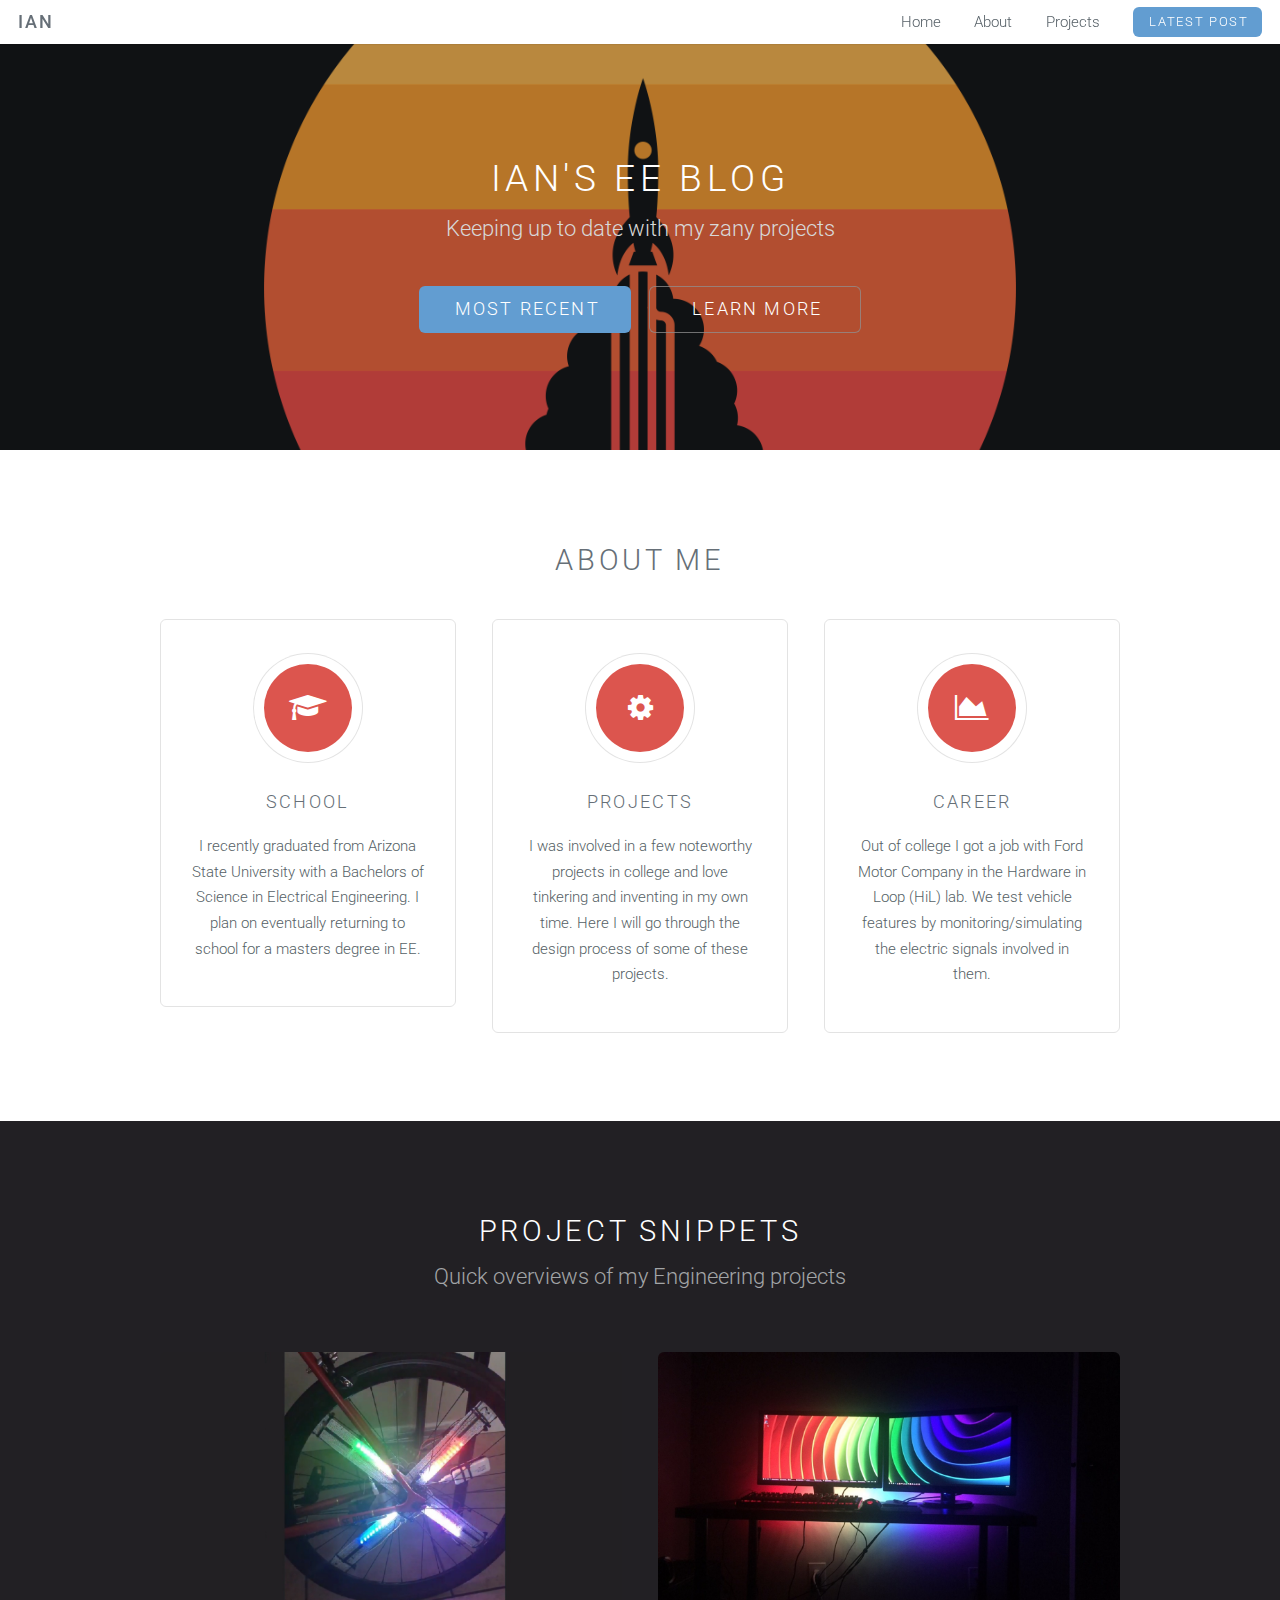
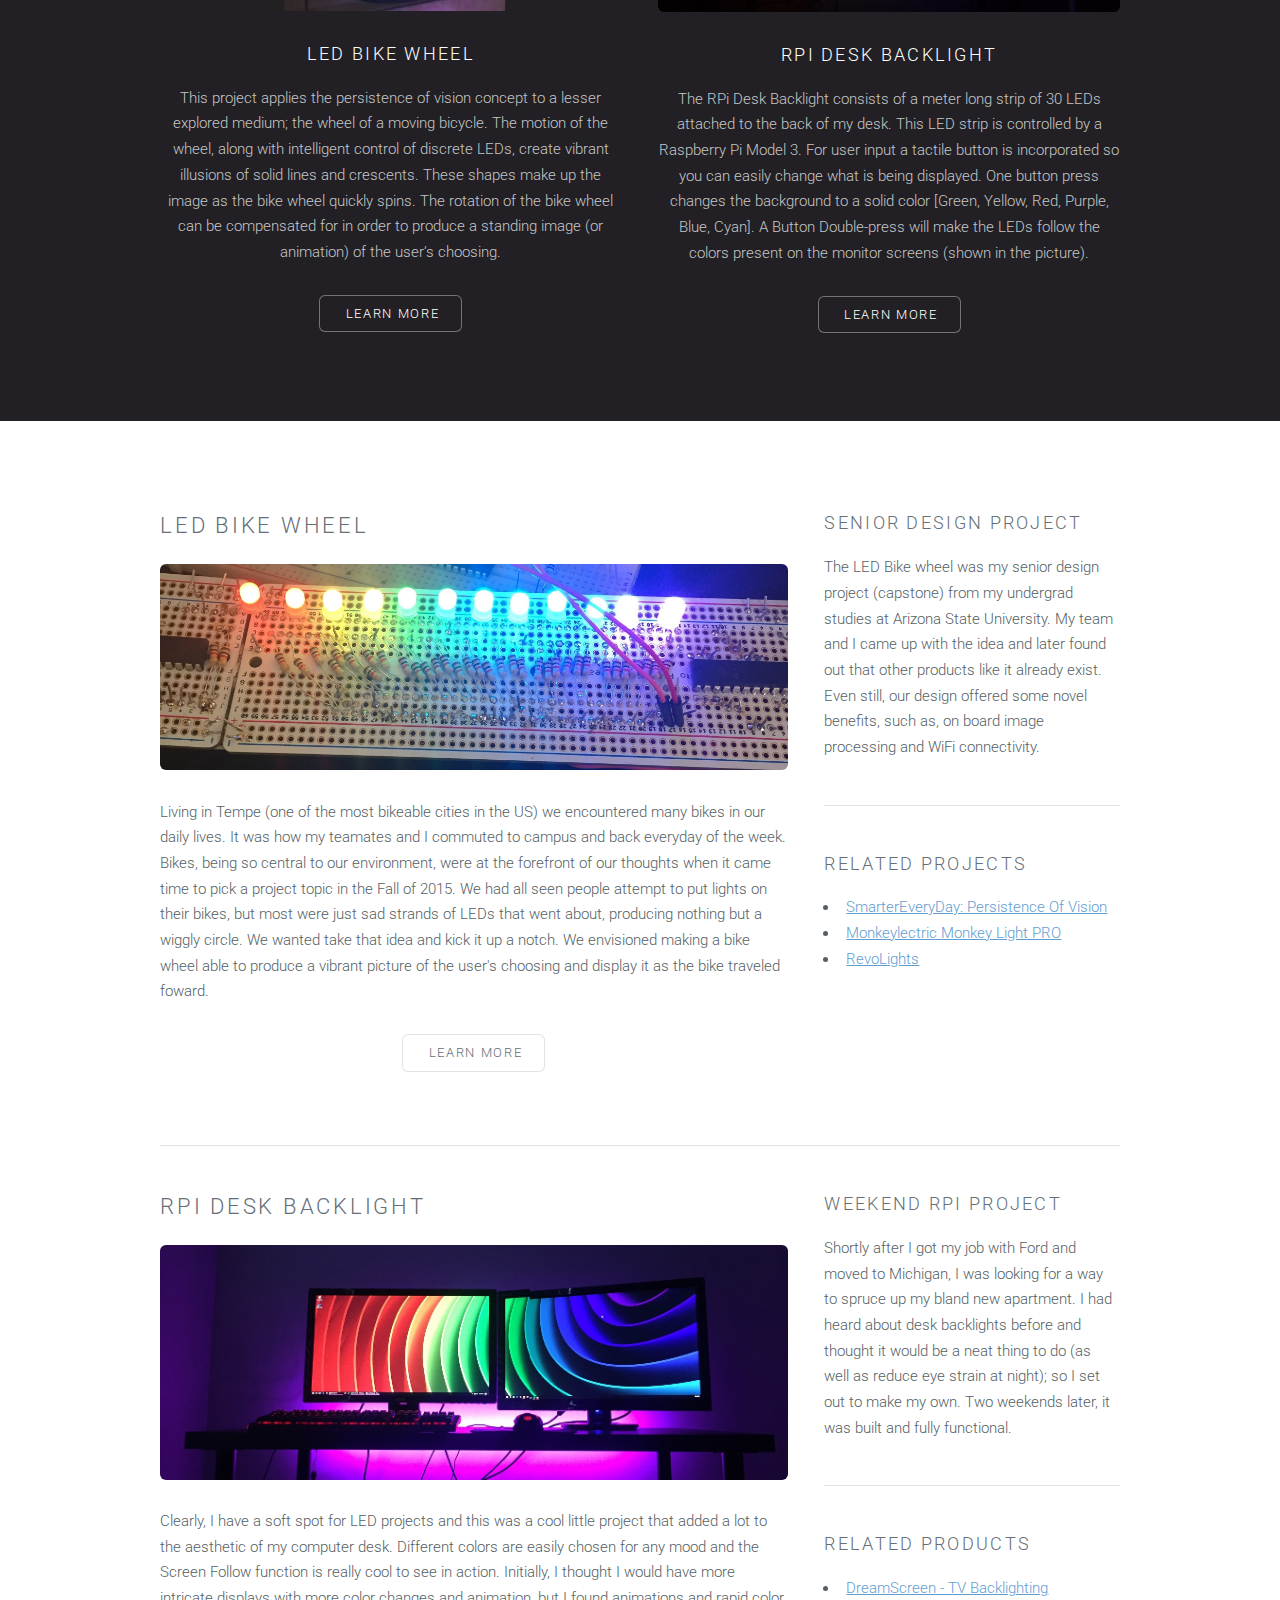
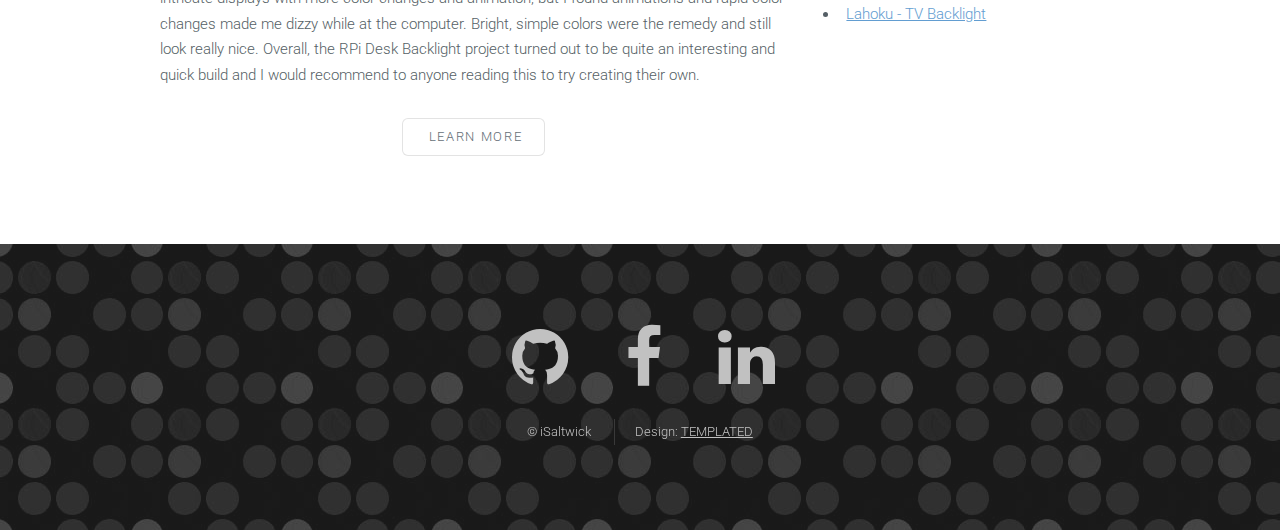
==== index.html @ 60ea89ff "Website V2.1" ====
<!DOCTYPE HTML>
<!--
	Ion by TEMPLATED
	templated.co @templatedco
	Released for free under the Creative Commons Attribution 3.0 license (templated.co/license)
-->
<html>
	<head>
		<title>iSaltwick Blog</title>
		<meta http-equiv="content-type" content="text/html; charset=utf-8" />
		<meta name="description" content="" />
		<meta name="keywords" content="" />
		<!--[if lte IE 8]><script src="js/html5shiv.js"></script><![endif]-->
		<script src="js/jquery.min.js"></script>
		<script src="js/skel.min.js"></script>
		<script src="js/skel-layers.min.js"></script>
		<script src="js/init.js"></script>
		<noscript>
			<link rel="stylesheet" href="css/skel.css" />
			<link rel="stylesheet" href="css/style.css" />
			<link rel="stylesheet" href="css/style-xlarge.css" />
		</noscript>
	</head>
	<body id="top">

		<!-- Header -->
			<header id="header" class="skel-layers-fixed">
				<h1><a href="#">Ian</a></h1>
				<nav id="nav">
					<ul>
						<li><a href="index.html">Home</a></li>
						<li><a href="#AboutMe">About</a></li>
						<li><a href="#ProjectSnippets">Projects</a></li>
						<li><a href="#RPiDeskBacklightPost" class="button special">Latest Post</a></li>
					</ul>
				</nav>
			</header>

		<!-- Banner -->
			<section id="banner">
				<div class="inner">
					<h2>Ian's EE Blog</h2>
					<p>Keeping up to date with my zany projects</a></p>
					<ul class="actions">
						<li><a href="#RPiDeskBacklightPost" class="button big special">Most Recent</a></li>
						<li><a href="#AboutMe" class="button big alt">Learn More</a></li>
					</ul>
				</div>
			</section>

		<!-- One -->
			<section id="one" class="wrapper style1">
				<header class="major">
					<a class="anchor" id="AboutMe"></a>
					<h2>About Me</h2>
					<p></p>
				</header>
				<div class="container">
					<div class="row">
						<div class="4u">
							<section class="special box">
								<i class="icon fa-graduation-cap major"></i>
								<h3>School</h3>
								<p>I recently graduated from Arizona State University with a Bachelors of Science in Electrical Engineering. I plan on eventually returning to school for a masters degree in EE.</p>
							</section>
						</div>
						<div class="4u">
							<section class="special box">
								<i class="icon fa-cog major"></i>
								<h3>Projects</h3>
								<p>I was involved in a few noteworthy projects in college and love tinkering and inventing in my own time. Here I will go through the design process of some of these projects.</p>
							</section>
						</div>
						<div class="4u">
							<section class="special box">
								<i class="icon fa-area-chart major"></i>
								<h3>Career</h3>
								<p>Out of college I got a job with Ford Motor Company in the Hardware in Loop (HiL) lab. We test vehicle features by monitoring/simulating the electric signals involved in them.</p>
							</section>
						</div>
					</div>
				</div>
			</section>
			
		<!-- Two -->
			<section id="two" class="wrapper style2">
				<header class="major">
					<a class="anchor" id="ProjectSnippets"></a>
					<h2>Project Snippets</h2>
					<p>Quick overviews of my Engineering projects</p>
				</header>
				<div class="container">
					<div class="row">
						<div class="6u">
							<section class="special">
								<a class="image fit"><img src="images/LEDbikeWheel/LEDbikePrototype.jpg" alt=""/></a>
								<h3>LED Bike Wheel</h3>
								<p>This project applies the persistence of vision concept to a lesser explored medium; the wheel of a moving bicycle. The motion of the wheel, along with intelligent control of discrete LEDs, create vibrant illusions of solid lines and crescents. These shapes make up the image as the bike wheel quickly spins. The rotation of the bike wheel can be compensated for in order to produce a standing image (or animation) of the user’s choosing.</p>
								<ul class="actions">
									<li><a href="#LEDbikeWheelPost" class="button alt">Learn More</a></li>
								</ul>
							</section>
						</div>
						<div class="6u">
							<section class="special">
								<a class="image fit"><img src="images/RPiDeskLight/screen-follow.JPG" alt="" /></a>
								<h3>RPi Desk Backlight</h3>
								<p>The RPi Desk Backlight consists of a meter long strip of 30 LEDs attached to the back of my desk. This LED strip is controlled by a Raspberry Pi Model 3. For user input a tactile button is incorporated so you can easily change what is being displayed. One button press changes the background to a solid color [Green, Yellow, Red, Purple, Blue, Cyan]. A Button Double-press will make the LEDs follow the colors present on the monitor screens (shown in the picture).</p>
								<ul class="actions">
									<li><a href="#RPiDeskBacklightPost" class="button alt">Learn More</a></li>
								</ul>
							</section>
						</div>
					</div>
				</div>
			</section>

		<!-- Three -->
			<section id="three" class="wrapper style1">
				<div class="container">
					
					<!-- LED Bike Wheel Post -->
					<div class="row">
						<a class="anchor" id="LEDbikeWheelPost"></a>
						<div class="8u">
							<section>
								<h2>LED Bike Wheel</h2>
								<a class="image fit"><img src="images/LEDbikeWheel/boardAssembleLit.jpg" alt=""/></a>
								<p>Living in Tempe (one of the most bikeable cities in the US) we encountered many bikes in our daily lives. It was how my teamates and I commuted to campus and back everyday of the week. Bikes, being so central to our environment, were at the forefront of our thoughts when it came time to pick a project topic in the Fall of 2015. We had all seen people attempt to put lights on their bikes, but most were just sad strands of LEDs that went about, producing nothing but a wiggly circle. We wanted take that idea and kick it up a notch. We envisioned making a bike wheel able to produce a vibrant picture of the user's choosing and display it as the bike traveled foward.</p>
								
								<center>
									<ul class="actions">
										<li><a class="button alt" onclick="ShowPostBody('LEDbikePostBody')">Learn More</a></li>
									</ul>
								</center>
							</section>
						</div>
						<div class="4u">
							<section>
								<h3>Senior Design Project</h3>
								<p>The LED Bike wheel was my senior design project (capstone) from my undergrad studies at Arizona State University. My team and I came up with the idea and later found out that other products like it already exist. Even still, our design offered some novel benefits, such as, on board image processing and WiFi connectivity.</p>
							</section>
							<hr />
							<section>
								<h3>Related Projects</h3>
								<ul>
									<li><a href="#" target="_blank">SmarterEveryDay: Persistence Of Vision</a></li>
									<li><a href="#" target="_blank">Monkeylectric Monkey Light PRO</a></li>
									<li><a href="#" target="_blank">RevoLights</a></li>
								</ul>
							</section>
						</div>
					</div>
					
					<!-- POST BODY -->
					<div id ="LEDbikePostBody">
						<div class="row">
							<!--1: Persistence Of Vision-->
							<div class="4u">
								<h3>1: Persistence Of Vision </h3>
								<a class="image fit"><img src="images/LEDbikeWheel/paint of square to polar.png" alt="" style="margin-top: 40px"/></a>
							</div>
							<div class="8u">
								<p>
									Thus, the idea was born that there could be static images displayed on the bike wheel as the bike was in motion using the physical phenomenon of <a href="http://www.foundationsmag.com/persistence_of_vision.html" target="_blank">Persistence of Vision</a>. Persistence of Vision is the explanation of how the human eye to retains a discrete image of light for fractions of a second after it has gone. “Whenever light strikes the retina, the brain retains the impression of that light for about a tenth of a second…after the source of the light is removed. As a result, the eye cannot clearly distinguish fast changes in light that occur faster than this retention period”. This phenomenon has inspired the creation of many technologies. It is at the core of how motion is perceived by us in movies or on television screens. The LED Bike Wheel would be able to utilize the sluggishness of the human eye and mind to not only create animation (using multiple frames in succession) but also to create the screen itself. In the assembly there would exists only a few pixels, but when spinning around at a fast enough rate, each pixel is perceived by the mind as a solid circle. The color of any point on those circles can be controlled to produce the desired image. An illustration of POV as it relates to our bike display is shown below.
								</p>
							</div>
							<div class="12u">
								<p>
									Each blue circle represents what our minds would see from a single lit LED, rotating rapidly about the center. It is clear to see where in the rotation each LED would need to turn red in order to create the image of the red square, and it is the goal of this project to design a system to do something similar.
								</p>
							</div>
						</div>

						<!--2: Final Prototype-->
						<div class="row">
							<div class="4u">
								<h3>2: Final Prototype </h3>
								<a class="image fit"><img src="images/LEDbikeWheel/bananaBikeWheel.gif" alt=""/></a>
							</div>
							<div class="8u">
								<p style="margin-top:40px">
									Here I thought I would show what the final prototype actually looked like because if it wasn't clear how Persistence of Vision played a role, it should certainly be clear now.
								</p> 
								<p> 
									The LED Bike Wheel is attempting to replicate an image of a banana in this video and you can see that the LEDs are only turning on at very specific locations during the rotation in order to create the banana. Multiple images could be played one after the other in order to produce an animation. To demonstrate this on the bike wheel we had 2 pac-man images one with mouth open and the next with mouth closed. Therefore, when you were riding the bike it would appear that pac-man was openning and closing his mouth.
								</p>
								<p>
									Because we only had 12 LEDs on each board it limited the ability to produce complex images and shapes. Effectivley, it would be the same as having a really low resolution screen; thus, most of the images that we put on the bike wheel were quite simple. 
								</p>
								<p>
									Nevertheless, in subsequent posts I will describe (in detail) the design process of making this project and my thought process in solving the vaious challenges we faced.
								</p>
							</div>
						</div>

						<!--3: First Program-->
						<div class="row">
							<div class="8u">
								<h3>3: First Program </h3>
								<p>Where else to start, but at the beginning. Now that we had decided what the product was supposed to be and do, it was time to get to work on actually prototyping it. First up was learning how to work with the Raspberry Pi. The RPi has great built in functionality with Python programs and its General Purpose Input/Output (GPIO) which I used to interface with LEDs. I was able to quickly whip up <a href="https://github.com/iSalty/LED-Bike-Wheel/blob/master/drive-download-20160823T233046Z/colorFunc.py" target="_blank">this program</a>. The program changes the colors of two LEDs simply by controlling specific GPIO pins to be on or off. Using these <a href="https://www.adafruit.com/products/302?gclid=Cj0KEQjw6O-9BRDjhYXH2bOb8Z4BEiQAWRdukxl-JQYDdKpD95jpF_yId-9EI2LiMlpYy1B5FyyQqVoaAvEP8P8HAQ" target="_blank">common anode RGB LEDs</a> I purchased from Adafruit and some resistors I had lying around I was able to create the LED display seen here. </p>
							</div>
							<div class="4u">
								<h4>RGB LEDs controlled over GPIO</h4>
								<iframe width="auto" height="260px" src="https://www.youtube.com/embed/B8FuRu6dYN0" frameborder="0" allowfullscreen></iframe>
							</div>
						</div>

						<!--4: GPIO Expansion-->
						<div class="row">
							<div class="12u">
								<h3>4: GPIO Expansion</h3>
								<p>I had shown that the LEDs could be controlled simply through the Raspberry Pi's GPIO pins. However, we wanted a lot of LEDs on our bike wheel (48 to be exact) and there simply were not enough GPIO pins on the RPi to accomodate that number of LEDs.After some research we elected to go with adding GPIO expander chips from Microchip (the MCP23S17) which would add 16 GPIO ports per chip. We used to following scheme to connect the LEDs to the GPIO expanders (4 LEDs per chip).</p>
								<a class="image fit" style="width:60%; margin: 0 auto;"><img src="images/LEDbikeWheel/rgbLED_MCP.PNG" alt=""/></a>
								<p>Because the LEDs used are common anode, 5v is put into the common anode and the current flows through wherever there is a voltage differential. Consequently, the LED runs backwards, in a sense. For example, if Red was the desired color of the LED, the pins would have to be controlled in the following way, [B:1, G:1, R:0, Pow:1]. This way there is only a voltage differential between the voltage input (anode) and the desired return path (red). Below is a table of the different colors and their assosciated control scheme, along with a hex value to represent that color (K=Black, W=White, R=Red, G=Green, B=Blue, Y=Yellow, P=Purple, C=Cyan).</p>
								<a class="image fit" style="width:60%; margin: 0 auto; margin-bottom: 30px"><img src="images/LEDbikeWheel/4.2.2.2.PNG" alt=""/></a>
							</div>
						</div>

						<!--5: Breadboard Layout-->
						<div class="row">
							<div class="12u">
								<h3>5: Breadboard Layout</h3>
								<p>Once I was able to figure out how to work with 4 LEDs connected to one of the MCP23S17 chips it became apparent how we were going to be able to scale up to deal with 48 LEDs. Initially we wanted to design the device to be on Printed Circuit Boards. However, when looking into the monetary cost and, even more importantly, the time cost to have them made and shipped to us, we realized that going down this route would leave us with little wiggle room if something were to go wrong. Therefore, we elected to design the product on solderable breadboards, specialized for prototyping. The solderable breadboards would give us the most flexibility if we made a mistake and were also significantly cheaper than doing the layout on a printed circuit board. The solderable breadboard layout I came up with can be seen below.</p>
								<a class="image fit" style="width:65%; margin: 0 auto;"><img src="images/LEDbikeWheel/SolderableBreadboardLayout.PNG" alt=""/></a>
								<p>As you can see in the diagram above, there would be four boards making up the LED Bike Wheel assembly. Each board contains 12 LEDs and the chips needed to control them as well as the appropriate resistors (all 1kΩ). At the top of each board is a Hall effect sensor which is responsible for keeping track of the rate of rotation of the wheel and will be talked about more in a later post.</p>
							</div>
						</div>

						<!--6: First Board-->
						<div class="row">
							<div class="8u">
								<h3>6: First Board</h3>
								<a class="image fit"><img src="images/LEDbikeWheel/StickAssembly_Front.png" alt=""/></a>
								<a class="image fit"><img src="images/LEDbikeWheel/StickAssembly_Back.png" alt=""/></a>
							</div>
							<div class="4u" style="margin-top:30px">
								<p> We got to work assembling the boards seen in the above diagrams. Because we elected to create our assembly on solderable breadboards we had a considerable amount of soldering ahead of us.</p>
								<p> None of us had extensive experience soldering before, but by the end of it we were all experts. Each board took around 2-3 hours of soldering to complete and plenty of errors had to be corrected. Our first complete board can be seen in the images here (top = front) (bottom = back).</p>
							</div>
							<div class="12u">
								<p>Now that the actual hardware portion of the build was complete it was time to focus on the software. The software would handle how to coordinate all 48 LEDs in order to generate a standing image on the bike wheel. But first things first, we just wanted to see if our hack job of a hardware prototype could light up. I had written <a href="https://github.com/iSalty/LED-Bike-Wheel/blob/master/drive-download-20160823T233046Z/rainbow.py" target="_blank">some code here</a> in which I could specify the colors of 12 LEDs and it was finally time to test it out. Unsurprisingly, on the first try, nothing happened. After checking the wiring with a digital multimeter, swapping out a few resistors, and resoldering some wires we were able to get it working. It makes the rainbow effect seen in the post at the top of the LED Bike Wheel section.</p>
							</div>
						</div>

						<!--7: Image Processing-->
						<div class="row">
							<div class="12u">
								<h3>7: Image Processing</h3>
								<p>In software there are two programs which are central to the design; polarRead and LEDcontrol. Both programs are written in python and operate on the Raspberry Pi which is located on the bike wheel. PolarRead does the image processing before the image can be displayed, and LEDcontrol outputs the proper image to the LEDs on the Bike Wheel. We will look at polarRead.py in more detail here.</p>
								<p><a href="https://github.com/iSalty/LED-Bike-Wheel/blob/master/drive-download-20160823T233046Z/polarRead.py" target="_blank">PolarRead.py</a> is the program responsible for reading in any image, determining what colors the LEDs should be at each point of the display and saving the data to be used in the other program, LEDcontrol. An image editing library, OpenCV, was utilized in this program because it contains functions already written which are relevant and usable in our design. This image library allows the software to do the appropriate image processing on any type of image (.jpg, .gif, .png, etc). First, the image is read in, then it is resized to 360px by 360px so that a constant resolution is achieved for the bike wheel display. This resolution contains data for 360 degrees of rotation which is necessary to have an image detailed enough to display well on the bike wheel.</p>
								<p>Next the image has to be converted from Cartesian (x, y) coordinates to polar coordinates (r, θ). Polar coordinates contain data on the radius(r) and angle(θ) of each pixel and, therefore, provide a simpler way to track where the LED boards are and what color they should be as they rotate with the wheel. The function to go from Cartesian coordinates to polar has already been written in the openCV library and is used in this program to do the transformation. However, it is still necessary to understand how this function works in order to properly extract the desired data from its output. A demonstration of its operation is shown in the figure below. Cartesian image (left) to Polar image (right).</p>
								<a class="image fit" style="width:60%; margin: 0 auto; margin-bottom:20px"><img src="images/LEDbikeWheel/polarRead_prntScrn1.jpg" alt=""/></a>
								<p>The black line shown in the Cartesian image indicates the line where the transformation begins. It takes this line of colors and prints it at the top of the polar image assigning it θ = 0°. The transformation then proceeds, swinging the black line around clockwise and printing down on the polar image, every degree rotation clockwise on the cartesian image corresponds to one new row on the polar image. The left side of the polar image represents colors closer to the center of the cartesian image, and the right side of the polar image represents colors furthest away from the center. Because there are 12 LEDs on each board we need to get the color data for each LED for each degreen of rotation (12 LEDs x 360&#730; = 4,320 colors). I stored each color as a color character which was saved to a text file and would be read in by the following program LEDcontrol.py</p>
								<a class="image fit" style="width:60%; margin: 0 auto; margin-bottom:30px"><img src="images/LEDbikeWheel/polarRead_prntScrn2.jpg" alt=""/></a>
							</div>
						</div>

						<!--8: LEDcontrol.py-->
						<div class="row">
							<div class="12u">
								<h3>8: LED_control.py</h3>
								<p>Finally, we can take a look at the second program <a href="https://github.com/iSalty/LED-Bike-Wheel/blob/master/drive-download-20160823T233046Z/LEDcontrol.py" target="_blank">LEDcontrol.py</a> which is the program that actually runs while the bike wheel is in motion. It is responsible for keeping track of the speed of the bike as well as updating the LEDs with the correct colors every single degree of rotation (can be as fast as once every millisecond). Here I will delve a bit into how the program functions to accomplish this. </p>

								<p>Initially, the text file (created from the polarRead program) is read in which contains the list of 4,320 color characters, multiple text files can be read; each representing a single frame of an image. Using multiple frames in quick succession allows the LED Bike Wheel to display animations. Now that the color characters are available, they need to be translated into something the computer can understand to properly output to the LEDs, therefore they are translated into bytes using the scheme seen back in post 4:</p>
								
								<a class="image fit" style="width:60%; margin: 0 auto; margin-bottom: 30px"><img src="images/LEDbikeWheel/4.2.2.2.PNG" alt=""/></a>
								<a class="image fit" style="width:60%; margin: 0 auto; margin-bottom: 30px"><img src="images/LEDbikeWheel/realDeal_prntScrn.jpg" alt=""/></a>
								
								<p>You will notice how things in the hex list seem out of place, this is due to the way that the LEDs were wired to the MCP23S17 chips. This was done to keep track of which LEDs are located in the positions that the Most Significant Bits control. Therefore the hex list looks to the second color character then to the first, then to the fourth, then to the third, and so on. The hex list is then converted to decimal by adding the two adjacent hex values. Therefore, each decimal number represents the color for 2 LEDs.</p>
							</div>
						</div>

						<!--9: Position Tracking (post 10 in old site)-->
						<div class="row">
							<div class="4u">
								<h3>9: Position Tracking</h3>
								<a class="image fit"><img src="images/LEDbikeWheel/RearWheelCoordinates.jpg" alt=""/></a>
							</div>
							<div class="8u">
								<p>Now all we had left to do is figure out how to keep track of where the LED boards are in their rotation about the wheel and how fast they are moving (RPM) to feed that information to some function which retrieves the proper colors and writes them to the LEDs.</p>
								<p>The hall effect sensor (at the top of each LED board) outputs a signal whenever it is in the presence of a magnetic field. That magnetic field will be coming from a magnet attached to the frame of the bike, external to the moving wheel (notified by the blue circle to the left).</p>
								<p>The hall sensor is fed with 5V and is pulled up with a 1kOhm resistor. Therefore, it outputs 5V when there is no magnetic field and drops down to 0V when there is a magnetic field present. Vout feeds back to the Raspberry Pi where it is constantly reading the input of the hall sensor. As soon as the hall sensor passes the magnet on the bike frame it drops to 0V and the Raspberry Pi knows it just passed the magnet i.e., where it is in its rotation.</p>
							</div>
							<div class="12u">
								<p>Using this information to ascertain the RPM of the wheel is fairly simple. Take a time reading when it passes the magnet, take another time reading when the next one passes the magnet. Take the difference between the two times and you have the time it took for the wheel to rotate 90 degrees (because each LED board is 90 degrees apart). Multiply that number by 4 to get how many seconds it takes to do 1 full rotation (this is Seconds Per Rotation). Invert seconds per rotation to get rotations per second, then multiply by 60 to get rotations per minute (RPM). The library which allows the RPi to get readings of the time in seconds is aptly named, <a href="https://docs.python.org/2/library/time.html" target="_blank">Time</a> and is used throughout the program for this purpose.</p> 
								<p>However, using the method stated above for calculating RPM, readings only occur every 90 degrees of rotation. Therefore the RPi only really knows for sure where the LED boards are at these exact moments of reading, it has to guess where they are inbetween readings using the calculated RPM value. These guesses attempt to figure out when the wheel has rotated one degree by assuming that the RPM stays constant between readings. Thus, to update the LEDs once per every degree of rotation it waits however long that would take for the calculated RPM, then writes to the LEDs, then waits again, and so on.</p>
							</div>
						</div>

						<!--10: Coming Together-->
						<div class="row">
							<div class="12u">
								<h3>10: Coming Together</h3>
								<p>After the position of the LED boards are known from the Hall Sensor reading, it is easy to go to the Decimal List described in post 8 and select the colors specific to that location. The decimals are then written to the SPI bus which writes to the MCP23S17 GPIO expander chips, and in turn, controls the LEDs.</p>
								<p>So that's it, the basics of the LED bike wheel design has been completed. After some final testing and more resoldering to fix some loose wires it was time to put the entire assembly on the bike wheel. I will show you again what the setup is so that we can see the design and the actual prototype side by side.</p>
								
								<a class="image fit" style="width:60%; margin: 0 auto;"><img src="images/LEDbikeWheel/SolderableBreadboardLayout.PNG" alt=""/></a>
								<div class="image fit" style="float:left; width:30%; margin-left:18%; margin-bottom:35px">
									<img src="images/LEDbikeWheel/Prototype_Back.jpg" alt=""/>
								</div>
								<div class="image fit" style="float:right; width:34%; margin-right:16%">
									<img src="images/LEDbikeWheel/Prototype_Front_lit.png" alt=""/>
								</div>
							</div>
							<div class="12u">
								<p>The battery we used was a simple power bank, meant to be used for charging phones and the like. It had a capacity of 4400mAh which would give us over 6 hours of operation on a single charge and worked perfectly for powering the whole assembly. It was finally time to give the wheel a spin and see what it could do.</p>
								
								<p> All in all, it was a fantastic project to be involved in from beginning to end and I personally think it was one of the coolest senior design projects of our class (but who wouldn't think their own project was the best). I will end the LED Bike Wheel project posts with my favorite picture of myself (in the purple) and my teammates at demo-day showing off our stellar project.</p>
								
								<a class="image fit" style="width:60%; margin: 0 auto; margin-bottom:30px"><img src="images/LEDbikeWheel/demo_day.jpg" alt=""/></a>
								<center>
									<ul class="actions">
										<li><a class="button alt" onclick="ShowPostBody('LEDbikePostBody')">Show Less</a></li>
									</ul>
								</center>
							</div>
						</div>
					</div>

					<hr />

					<!--RPi Desk Backlight Post-->
					<div class="row">
						<a class="anchor" id="RPiDeskBacklightPost"></a>
						<div class="8u">
							<section>
								<h2>RPi Desk Backlight</h2>
								<a class="image fit"><img src="images/RPiDeskLight/staticPurple.JPG" alt="" /></a>
								<p>Clearly, I have a soft spot for LED projects and this was a cool little project that added a lot to the aesthetic of my computer desk. Different colors are easily chosen for any mood and the Screen Follow function is really cool to see in action. Initially, I thought I would have more intricate displays with more color changes and animation, but I found animations and rapid color changes made me dizzy while at the computer. Bright, simple colors were the remedy and still look really nice. Overall, the RPi Desk Backlight project turned out to be quite an interesting and quick build and I would recommend to anyone reading this to try creating their own.</p>
								<center>
									<ul class="actions">
										<li><a class="button alt" onclick="ShowPostBody('RPiDeskBacklightPostBody')">Learn More</a></li>
									</ul>
								</center>
							</section>
						</div>
						<div class="4u">
							<section>
								<h3>Weekend RPi Project</h3>
								<p> Shortly after I got my job with Ford and moved to Michigan, I was looking for a way to spruce up my bland new apartment. I had heard about desk backlights before and thought it would be a neat thing to do (as well as reduce eye strain at night); so I set out to make my own. Two weekends later, it was built and fully functional.</p>
							</section>
							<hr />
							<section>
								<h3>Related Products</h3>
								<ul>
									<li><a href="https://www.kickstarter.com/projects/237916976/dreamscreen-hd-and-4k-led-backlighting-for-any-hdm/description" target="_blank">DreamScreen - TV Backlighting</a></li>
									<li><a href="https://www.amazon.com/dp/B01LLFBYIO/ref=asc_df_B01LLFBYIO5020101/?tag=hyprod-20&creative=395033&creativeASIN=B01LLFBYIO&linkCode=df0&hvadid=167156299330&hvpos=1o3&hvnetw=g&hvrand=12698979537116093926&hvpone=&hvptwo=&hvqmt=&hvdev=c&hvdvcmdl=&hvlocint=&hvlocphy=9016866&hvtargid=pla-302467452841" target="_blank">Lahoku - TV Backlight</a></li>
								</ul>
							</section>
						</div>
					</div>
					

					<!-- POST BODY -->
					<div id ="RPiDeskBacklightPostBody">
						
						<!--1: System Defintion & Layout-->
						<div class="row">
							<div class="12u"><h3>1: System Defintion & Layout</h3></div>
							<div class="3u">
								<p style="margin-bottom:4px">-System Components-</p>
								<ul>
									<li><a href="https://www.amazon.com/Raspberry-Model-A1-2GHz-64-bit-quad-core/dp/B01CD5VC92/ref=sr_1_3?ie=UTF8&qid=1497662851&sr=8-3&keywords=raspberry+pi+3+model+b" target="_blank">Raspberry Pi 3: Model B+</a></li>
									<li><a href="https://www.adafruit.com/product/2238" target="_blank">DotStar LED strip (30 LED/m)</a></li>
									<li><a href="https://www.amazon.com/gp/product/B01N7RS0NG/ref=oh_aui_detailpage_o02_s01?ie=UTF8&psc=1" target="_blank">Power Supply: 5V, 2.5A</a></li>
									<li><a href="https://www.amazon.com/Adafruit-Colorful-Tactile-Button-Assortment/dp/B00XW2KD82/ref=sr_1_1?s=electronics&ie=UTF8&qid=1497663074&sr=1-1&keywords=tactile+button" target="_blank">Tactile Button</a></li>
									<li>Breadboard & Wires</li>
									<li>Computer</li>
								</ul>
								<p style="margin-bottom:5px">-Inputs-</p>
								<ul>
									<li>Tactile Button</li>
									<li>Monitor Colors</li>
								</ul>

								<p style="margin-bottom:5px">-Outuputs-</p>
								<ul>
									<li>DotStar LED 1m strip</li>
								</ul>
							</div>
							<div class="9u">
								<a class="image fit"><img src="images/RPiDeskLight/DotStar-Desk-Backlight.png" alt=""></a>
							</div>
						</div>

						<!--2: High Level Description-->
						<div class="row">
							<div class="12u"><h3>2: High Level Description</h3></div>
							<div class="6u">
								<p style="margin-bottom:5px">Essentially, there are two modes of operation for the backlight. One, is cycling through some preset colors to display. Second, is Screen Follow which attempts to mimic the colors present on the computer.</p>
								<p style="margin-bottom:0px">-Preset Colors-</p>
								<p style="margin-bottom:5px">On Button Press change the colors of the LED strip. Cycle through an array of preset colors. This array can be manipulated in the program.</p>
								<p style="margin-bottom:0px">-Screen Follow-</p>
								<p style="margin-bottom:5px">Activated on Button Double Press. Fades all LEDs OFF, then ON again. Reads color of monitor screens and sets LEDs to try to match. On Button Press return to normal preset color functionality.</p>
								<p style="margin-bottom:0px">-OFF-</p>
								<p>When the Button is Pressed and Held for 3 seconds, turn the LEDs OFF in a Fade manor from left to right (facing the desk).</p>
							</div>
							<div class="6u">
								<iframe width="100%" height="350" src="https://www.youtube.com/embed/xJdZbCn5X5Y" frameborder="0" allowfullscreen></iframe>
							</div>

							<!--3: DotStar LEDs-->
							<div class="row">
								<div class="12u"><h3>3: DotStar LEDs</h3></div>
								<div class="4u">
									<a class="image fit"><img src="images/RPiDeskLight/strandTest1.gif" alt=""></a>
								</div>
								<div class="8u">
									<p>I found the DotStar LEDs on Adafruit when I was researching what LEDs I was going to use for this project. Previously I had heard a lot about the Neopixel LED strips. However, when I was looking into them I saw that the Neopixel lights required the data to be sent out at very specific timings. A Raspberry Pi (running Linux) is not a real time system and therefore is not able to act on the precise timings required by the Neopixel lights.</p>
									<p>The DotStar LEDs do not require these very specific timing intervals and therefore work on a broader number of systems. Therefore, they were the perfect pick becuase I was using an RPi 3. Additionally, Adafruit had developed a code library <a href="https://github.com/adafruit/Adafruit_DotStar_Pi" target="_blank">(Adafruit_Dotstar_Pi)</a> so that programming the LEDs was extreemly easy to pick up.</p>
									<p>The animation to the left shows the <a href="https://github.com/adafruit/Adafruit_DotStar_Pi/blob/master/strandtest.py" target="_blank">strandTest python program</a> that Adafruit wrote as the program to test if your LED strip was functioning as desired.</p>
								</div>
							</div>

							<!--4: Talking to LEDs-->
							<div class="row">	
								<div class="12u"><h3>4: Talking to LEDs</h3></div>
								<div class="8u">
									<a class="image fit"><img src="images/RPiDeskLight/staticRed.JPG" alt=""></a>
								</div>
								<div class="4u">
									<p>As stated earlier, the colors will cycle when a tactile button is pressed. As easy as this might sound, there were some issues I ran into, and some things I had to learn, in order to get this to work, here is <a href="">my program</a>.</p>
									<p>First and foremost, we will look at how to simply tell the DotStar LED strip what colors to light up. To do this I looked to the <a href="https://github.com/adafruit/Adafruit_DotStar_Pi/blob/master/strandtest.py" target="_blank">strandTest python program</a> that Adafruit had created.</p>
								</div>
								<div class="12u">
									<p>In their program they set the color of one LED (at position 'head') and then shut OFF the LED 10 positions behind it on the strip. During the loop the head position is incremented so the result is a moving line of 10 LEDs down the strip of one color (seen in the animation in last section). Note: the color being written to the LED is 3 bytes of data (each color is 2 hex values, or byte) this is the same way the color of your computer monitor pixels are stored (values of 0-255).</p>
									
									<p>In the strandTest program they mention that 0xFF0000 is the color red, however, on the LED strip I recieved it was actually green. The first 2 Hex numbers corresponded with the Green color, the middle two with Red, and the last two with Blue. This would cause a slight complication for the screen follow function because the monitors' data was RGB, whereas the DotStar LED strip was GRB. I therefore had to do a convert between the two using a bit shift function '<<' in python (lines 100-108 in <a href="">my program</a>).</p>

									<p>Now that I knew what the color data looked like I could write to the LED strip using the same method as in the strandTest program. strip.setPixelColor(LED_position, color) would write to a single LED on the strip with whatever color was passed in and strip.show() would update the strip to show the new color. A wait time was used so that things would happen at a pace we (humans) could observe. These simple pieces are all you really need to direct the LEDs to do your bidding. I implemented the colors as an array (line 210, <a href="">my program</a>) which gave it the flexibility to handle any given number of preset colors.</p>
								</div>
							</div>

							<!--5: Preset Colors, Button Press-->
							<div class="row">
								<div class="12u"><h3>5: Preset Colors, Button Press</h3></div>
								<div class="8u">
									<a class="image fit"><img src="images/RPiDeskLight/staticCPC.JPG" alt=""></a>
								</div>
								<div class="4u">
									<p>Now that we have tested the waters with writing to the LEDs, we want the user to be able to easily manipulate the output. The easiest way to do this is have a tactile button, that when pressed cycles though some array of preset colors (defined in the program).</p>

									<p>I did just that with my RPi Desk Backlight display, however, getting it to work isn't always as trivial as it sounds. Here we explore some of the issues I faced and see how they impacted the software design.</p>
								</div>
								<div class="12u">
									<p>The first thing you have to do in order to read a button press is assign the pin that to an input on the RPi. This is done early in <a href="">the backlight program</a> around lines 30-31. The thing to note here is that when we are setting a pin as an input it is good to either have it pulled high or low by a pull up or down resistor. This ensures that you know what the voltage is at the input whenever you are not influencing the button. I wired my button to be Active Low, meaning that when the button is pressed it would provide a path to ground and therefore the input would drop to 0v. Therefore it made sense to set the input to have a pull up resistor so that when the button wasn't pressed it would be pulled up to 5v. (If you did not have a pull up resistor the input would be "floating" and could be any value between 0-5v and vary wildly, making it hard to know when the button was pressed).</p>

									<p>Another thing that can complicate a button is called "bouncing". This occurs when the button is pressed or released, the voltage will have overshoot and undershoot and require some amount of time before it settles at a relatively stable value. If you are just monitoring the voltage at the input pin and saying (v_in > 2.5v = True, v_in < 2.5v = False) when you pressed the button it would drop to 0v then maybe bounce back up to 2.5v then back down to 0v again. Therefore, a single button press can look like multiple button presses to the RPi. This non-ideality can be dealt with by placing a capacitor across the button or by telling the software to not count things that look like another button press but happen too quickly to be a real button press. I implemented the latter which is called "software-debouncing" (Line 142). Basically the code says if you read an additional button press less than 0.2s after the inital one, don't count it.</p>

									<p>Now to read the button press the <a href="">backlight program</a> constantly reads the voltage at the button input pin (through an infinite loop) and if it sees the voltage go LOW, it knows that the button was pressed. When this happens it calls a function that records how long the button was held for. If it was held for more than 3 seconds it turns OFF the LEDs and then waits for the next button press. If held for less than 3 seconds it returns to main() and writes the next color to the LED strip. It then loops back to the beginning to read the input again. Instead of reading the input in an infinite loop you, can also set up an interrupt trigger to execute some code when the button is pressed. I used this at certain points (lines 56 and 201) in my program but if you want to know more about that you will have to look elsewhere as I am not acquainted with the full capabilities of interrupts and threading.</p>
								</div>
							</div>

							<!--6: Screen Follow, Server Program-->
							<div class="row">
								<div class="12u"><h3>6: Screen Follow, Server-side Program</h3></div>
								<div class="8u"><a class="image fit"><img src="images/RPiDeskLight/screen-follow-small.JPG" alt="" /></a></div>
								<div class="4u">
									<p>Moving on to the Screen Follow section we need to have a program running on my desktop which gets a screengrab of my monitors and put it somewhere that the RPi can then access (<a href="">windows screenGrab.py</a>). It is a very simple and short program which was easy to implement. It did, however, take a little work to get this program to run automatically on windows startup and run in the background (with no command prompt).</p>
								</div>
								<div class="12u">
									<p>The above picture shows the LEDs mimicking the monitor screens. Therefore, it is not a preset color written on the LED strip, it looks at the monitor screens figures out what color each LED should be and then updates the strip to show those colors. Of course to do this you need a picture of the screens at that time so that you can figure out what colors you are trying to replicate. To take a screenshot of both monitors I used a library called desktop magic.</p>

									<p>Now that I have a screenshot of both monitors I utilize the Python Imaging Library (PIL) in order to take the screenshot and turn it into something I can use. I use PIL to resize to the image to 30px x 1px using antialiasing for the most representative downsampling. The reason for this size is because I have 1 row of 30 LEDs, thus, I would have 1 pixel correlate to 1 LED of the desk backligght display. Each pixel contains the color information in the form of RGB colors, each an 8 bit value (0-255).</p>

									<p>Finally, we upload the pixel colors to a local website (RPi and Desktop have to be on the same network). To do this we use the webpy library. Essentially there are two functions a website needs to have, a GET function, and a POST function. The GET function executes some code when the website is pinged from another device (the RPi) and that is all I use in my code. The way the <a href="">windows screenGrab.py</a> program works is the following. When the website is pinged: take a screenshot of both monitors, resize the screenshot to 30px x 1px using antialiasing and write the pixel data to the website. So the local website contains the pixel color in the following format (132, 139, 150), (133, 140, 151), ... The RPi can then go to this website and read in this information and use it to write the corresponding colors to the LED strip.</p>
								</div>
							</div>
							
							<!--7: Screen Follow, Client-side Program-->
							<div class="row">
								<div class="12u"><h3>7: Screen Follow, Client-side Program</h3></div>
								<div class="8u">
									<a class="image fit"><img src="images/RPiDeskLight/staticPYP.JPG" alt=""></a>
								</div>
								<div class="4u">
									<p>Previously we discussed how the program worked on the Desktop computer for the Screen Follow function. Now we can understand how the RPi (or client) gets the information from the local website and what it does with it to make the screen follow function work.</p>
									<p>In this section I will be talking about the screen follow function (lines 60-130 in <a href="">desk-backlight.py</a>) so refer there to see the implementation.
								</div>
								<div class="12u">
									<p>The first thing the screen follow function does is fade OFF the LEDs so that the user knows that they are changing modes from preset colors to the screen follow function. This is simply done by calling a function that lowers the duty cycle of the LEDs from the preset value (defined at the beginning of the program BRIGHTNESS) to 0. After that happens the program then attempts to contact the local website.</p>

									<p>When trying to establish connection with the local website it is best to include a timeout so that it does not get stuck attempting to make contact if the website is not up. I set the timeout to be 4 seconds so after that if it has not established connection yet it will return to main() and resume the preset color function. After a connection has been established it can simply read in the information from the website as a string using basic file read functions. It puts the colors (RGB at this point) into an array "color_values". Remember in an earlier section I mentioned that the DotStar LED strip I have stores the color information in the GRB format so we need to convert from RGB to GRB. This is done using simple bit shift operations and the updated GRB array with the color values is called "color_values_shift".</p>

									<p>All you have to do now is write the colors in "color_values_shift" to the LEDs using the same function talked about in section 4. I have been using the flowRight() function for this to update the LEDs from left to right but you could write a different function to update the LEDs in a different manor. After the LEDs have been updated I wait 0.7 seconds then ping the website again (causing the sever-side program to take another screenshot and upload the new pixel color data). This is just some arbitrary amount of time to wait because I don't want to overload my desktop with taking screenshots and downsampling but is still fast enough to update the LEDs quickly to changes on the screen. Finally, there is some code looking for a button press, if the button is pressed it will return to main() and go back to the preset color functionality.</p>
								</div>
							</div>

							<!--8: Conclusion-->
							<div class="row">
								<div class="12u"><h3>8: Conclusion</h3></div>
								<div class="12u" style="text-align:center;">
									<p style="text-align:left;">That's it, all you need to know to make your own desk backlight setup. Overall I thought the hardest part of this project was getting all of the libraries installed and working properly, writing the code that was actually executing during runtime was easy because it only uses very basic coding principles. This was my first program that I wrote which interacted with a program on another device (here through a local network) so that was really cool to see. In the end I just like how customizable this setup is, if I want to add more preset colors or a different way for the LEDs to change colors I just add or manipulate a few lines of code on the RPi, do a reboot and I'm good to go.</p>
									<p style="text-align:left;">Below I show a quick demonstration of the desk backlight going through all of the preset colors I have as well as showing the basic functionality of the screen following ability. I am really happy with how the project turned out and it only took me a couple weekends to put together and have up and running. I am sure more will be added in the future to this project so stay tuned.</p>
									<iframe width="80%" height="450px" style="display:inline-block;" src="https://www.youtube.com/embed/xJdZbCn5X5Y" frameborder="0" allowfullscreen></iframe>
									<center>
										<ul class="actions">
											<li style="margin-top:25px"><a class="button alt" href="#RPiDeskBacklightPost" onclick="ShowPostBody('RPiDeskBacklightPostBody')">Show Less</a></li>
										</ul>
									</center>
								</div>
							</div>
						</div>
					</div>

				</div>
			</section>			
			
		<!-- Footer -->
			<footer id="footer">
				<div class="container">
						<div class="12u">
							<ul class="icons">
								<li><a href="https://github.com/iSalty" target="_blank" class="icon fa-github fa-3x"><span class="label">GitHub</span></a></li>
								<li><a href="https://www.facebook.com/ian.saltwick" target="_blank" class="icon fa-facebook fa-3x"><span class="label">Facebook</span></a></li>
								<li><a href="https://www.linkedin.com/in/ian-saltwick-23591b81" target="_blank" class="icon fa-linkedin fa-3x"><span class="label">LinkedIn</span></a></li>
							</ul>
						</div>
					</div>
					<ul class="copyright">
						<li>&copy; iSaltwick</li>
						<li>Design: <a href="http://templated.co">TEMPLATED</a></li>
					</ul>
				</div>
			</footer>

			<script>
				// Hide the PostBodyBlock of each post initially
				posts = ['LEDbikePostBody','RPiDeskBacklightPostBody']				
				for (i=0; i<posts.length; i++) {
					x = document.getElementById(posts[i])
					x.style.display = 'none'
				}
				
				// On LEARN MORE button press show PostBodyBlock
				function ShowPostBody(DivID) {
					var x = document.getElementById(DivID);
					if (x.style.display === 'none') {
						x.style.display = 'block';
					} else {
						x.style.display = 'none';
					}
				}
			</script>
	</body>
</html>
---- css/skel.css ----
/* Resets (http://meyerweb.com/eric/tools/css/reset/ | v2.0 | 20110126 | License: none (public domain)) */

	html,body,div,span,applet,object,iframe,h1,h2,h3,h4,h5,h6,p,blockquote,pre,a,abbr,acronym,address,big,cite,code,del,dfn,em,img,ins,kbd,q,s,samp,small,strike,strong,sub,sup,tt,var,b,u,i,center,dl,dt,dd,ol,ul,li,fieldset,form,label,legend,table,caption,tbody,tfoot,thead,tr,th,td,article,aside,canvas,details,embed,figure,figcaption,footer,header,hgroup,menu,nav,output,ruby,section,summary,time,mark,audio,video{margin:0;padding:0;border:0;font-size:100%;font:inherit;vertical-align:baseline;}article,aside,details,figcaption,figure,footer,header,hgroup,menu,nav,section{display:block;}body{line-height:1;}ol,ul{list-style:none;}blockquote,q{quotes:none;}blockquote:before,blockquote:after,q:before,q:after{content:'';content:none;}table{border-collapse:collapse;border-spacing:0;}body{-webkit-text-size-adjust:none}

/* Box Model */

	*, *:before, *:after {
		-moz-box-sizing: border-box;
		-webkit-box-sizing: border-box;
		box-sizing: border-box;
	}

/* Container */

	body {
		/* min-width: (containers) */
		min-width: 1200px;
	}

	.container {
		margin-left: auto;
		margin-right: auto;
		
		/* width: (containers) */
		width: 1200px;
	}

	/* Modifiers */
	
		.container.small {
			/* width: (containers) * 0.75; */
			width: 900px;
		}

		.container.big {
			width: 100%;

			/* max-width: (containers) * 1.25; */
			max-width: 1500px;

			/* min-width: (containers); */
			min-width: 1200px;
		}

/* Grid */

	.\31 2u { width: 100% }
	.\31 1u { width: 91.6666666667% }
	.\31 0u { width: 83.3333333333% }
	.\39 u { width: 75% }
	.\38 u { width: 66.6666666667% }
	.\37 u { width: 58.3333333333% }
	.\36 u { width: 50% }
	.\35 u { width: 41.6666666667% }
	.\34 u { width: 33.3333333333% }
	.\33 u { width: 25% }
	.\32 u { width: 16.6666666667% }
	.\31 u { width: 8.3333333333% }
	.\-11u { margin-left: 91.6666666667% }
	.\-10u { margin-left: 83.3333333333% }
	.\-9u { margin-left: 75% }
	.\-8u { margin-left: 66.6666666667% }
	.\-7u { margin-left: 58.3333333333% }
	.\-6u { margin-left: 50% }
	.\-5u { margin-left: 41.6666666667% }
	.\-4u { margin-left: 33.3333333333% }
	.\-3u { margin-left: 25% }
	.\-2u { margin-left: 16.6666666667% }
	.\-1u { margin-left: 8.3333333333% }

	/* Rows */

		.row > * {
			float: left;
		}

		.row:after {
			content: '';
			display: block;
			clear: both;
			height: 0;
		}

		.row:first-child > * {
			padding-top: 0 !important;
		}

		.row.uniform > * > :first-child {
			margin-top: 0;
		}

		.row.uniform > * > :last-child {
			margin-bottom: 0;
		}

		/* Normal */

			.row > * {
				/* padding-left: (gutters.vertical) */
				padding-left: 4em;
			}

			.row + .row > * {
				/* padding: (gutters.horizontal) 0 0 (gutters.vertical) */
				padding: 0 0 0 4em;
			}

			.row {
				/* margin-left: -(gutters.vertical) */
				margin-left: -4em;
			}

			.row + .row.uniform > * {
				/* padding: (gutters.vertical) 0 0 (gutters.vertical) */
				padding: 4em 0 0 4em;
			}

		/* Flush */

			.row.flush > * {
				padding-left: 0;
			}

			.row + .row.flush > * {
				padding: 0;
			}

			.row.flush {
				margin-left: 0;
			}

			.row + .row.uniform.flush > * {
				padding: 0;
			}

		/* Quarter */

			.row.quarter > * {
				/* padding-left: (gutters.vertical * 0.25) */
				padding-left: 1em;
			}

			.row + .row.quarter > * {
				/* padding: (gutters.horizontal * 0.25) 0 0 (gutters.vertical * 0.25) */
				padding: 0 0 0 1em;
			}

			.row.quarter {
				/* margin-left: -(gutters.vertical * 0.25) */
				margin-left: -1em;
			}

			.row + .row.uniform.quarter > * {
				/* padding: (gutters.vertical * 0.25) 0 0 (gutters.vertical * 0.25) */
				padding: 1em 0 0 1em;
			}

		/* Half */

			.row.half > * {
				/* padding-left: (gutters.vertical * 0.5) */
				padding-left: 2em;
			}

			.row + .row.half > * {
				/* padding: (gutters.horizontal * 0.5) 0 0 (gutters.vertical * 0.5) */
				padding: 0 0 0 2em;
			}

			.row.half {
				/* margin-left: -(gutters.vertical * 0.5) */
				margin-left: -2em;
			}

			.row + .row.uniform.half > * {
				/* padding: (gutters.vertical * 0.5) 0 0 (gutters.vertical * 0.5) */
				padding: 2em 0 0 2em;
			}

		/* One and (a) Half */

			.row.oneandhalf > * {
				/* padding-left: (gutters.vertical * 1.5) */
				padding-left: 6em;
			}

			.row + .row.oneandhalf > * {
				/* padding: (gutters.horizontal * 1.5) 0 0 (gutters.vertical * 1.5) */
				padding: 0 0 0 6em;
			}

			.row.oneandhalf {
				/* margin-left: -(gutters.vertical * 1.5) */
				margin-left: -6em;
			}

			.row + .row.uniform.oneandhalf > * {
				/* padding: (gutters.vertical * 1.5) 0 0 (gutters.vertical * 1.5) */
				padding: 6em 0 0 6em;
			}

		/* Double */

			.row.double > * {
				/* padding-left: (gutters.vertical * 2) */
				padding-left: 8em;
			}

			.row + .row.double > * {
				/* padding: (gutters.horizontal * 2) 0 0 (gutters.vertical * 2) */
				padding: 0 0 0 8em;
			}

			.row.double {
				/* margin-left: -(gutters.vertical * 2) */
				margin-left: -8em;
			}

			.row + .row.uniform.double > * {
				/* padding: (gutters.vertical * 2) 0 0 (gutters.vertical * 2) */
				padding: 8em 0 0 8em;
			}
---- css/style.css ----
@charset "UTF-8";
@import url(font-awesome.min.css);
@import url("http://fonts.googleapis.com/css?family=Roboto:500,300");

/*
	Ion by TEMPLATED
	templated.co @templatedco
	Released for free under the Creative Commons Attribution 3.0 license (templated.co/license)
*/

/* Basic */

	body {
		background: #fff;
	}

	body, input, select, textarea {
		color: #555f66;
		font-family: "Roboto", Helvetica, sans-serif;
		font-size: 14pt;
		font-weight: 300;
		line-height: 1.75em;
	}

	a {
		color: #629DD1;
		text-decoration: underline;
	}

		a:hover {
			text-decoration: none;
		}

	strong, b {
		color: #666f77;
		font-weight: 500;
	}

	em, i {
		font-style: italic;
	}

	p {
		margin: 0 0 2em 0;
	}

	h1, h2, h3, h4, h5, h6 {
		color: #666f77;
		font-weight: 300;
		line-height: 1em;
		margin: 0 0 1em 0;
		text-transform: uppercase;
		letter-spacing: 0.125em;
	}

		h1 a, h2 a, h3 a, h4 a, h5 a, h6 a {
			color: inherit;
			text-decoration: none;
		}

	h2 {
		font-size: 1.5em;
		line-height: 1.5em;
	}

	h3 {
		font-size: 1.25em;
		line-height: 1.5em;
	}

	h4 {
		font-size: 1em;
		line-height: 1.5em;
	}

	h5 {
		font-size: 0.9em;
		line-height: 1.5em;
	}

	h6 {
		font-size: 0.7em;
		line-height: 1.5em;
	}

	sub {
		font-size: 0.8em;
		position: relative;
		top: 0.5em;
	}

	sup {
		font-size: 0.8em;
		position: relative;
		top: -0.5em;
	}

	hr {
		border: 0;
		border-bottom: solid 1px rgba(144, 144, 144, 0.25);
		margin: 3em 0;
	}

		hr.major {
			margin: 2em 0 5em 0;
		}

	blockquote {
		border-left: solid 4px rgba(144, 144, 144, 0.25);
		font-style: italic;
		margin: 0 0 2em 0;
		padding: 0.5em 0 0.5em 2em;
	}

	code {
		background: rgba(144, 144, 144, 0.075);
		border-radius: 6px;
		border: solid 1px rgba(144, 144, 144, 0.25);
		font-family: "Courier New", monospace;
		font-size: 0.9em;
		margin: 0 0.25em;
		padding: 0.25em 0.65em;
	}

	pre {
		-webkit-overflow-scrolling: touch;
		font-family: "Courier New", monospace;
		font-size: 0.9em;
		margin: 0 0 2em 0;
		overflow-x: auto;
	}

		pre code {
			display: block;
			line-height: 1.75em;
			padding: 1em 1.5em;
		}

	.align-left {
		text-align: left;
	}

	.align-center {
		text-align: center;
	}

	.align-right {
		text-align: right;
	}

/* Section/Article */

	section.special, article.special {
		text-align: center;
	}

	header p {
		color: #bbb;
		position: relative;
		margin: 0 0 1.5em 0;
	}

	header h2 + p {
		font-size: 1.25em;
		margin-top: -1em;
		line-height: 1.5em;
	}

	header h3 + p {
		font-size: 1.1em;
		margin-top: -0.85em;
		line-height: 1.5em;
	}

	header h4 + p,
	header h5 + p,
	header h6 + p {
		font-size: 0.9em;
		margin-top: -0.75em;
		line-height: 1.5em;
	}

	header.major {
		text-align: center;
		margin: 0 0 4em 0;
	}

		header.major h2 {
			font-size: 2em;
		}

		header.major h2 + p {
			font-size: 1.5em;
			margin: -1em 0 2em 0;
		}

/* Form */

	form {
		margin: 0 0 2em 0;
	}

	label {
		color: #666f77;
		display: block;
		font-size: 0.9em;
		font-weight: 500;
		margin: 0 0 1em 0;
	}

	input[type="text"],
	input[type="password"],
	input[type="email"],
	select,
	textarea {
		-moz-appearance: none;
		-webkit-appearance: none;
		-o-appearance: none;
		-ms-appearance: none;
		appearance: none;
		background: rgba(144, 144, 144, 0.075);
		border-radius: 6px;
		border: none;
		border: solid 1px rgba(144, 144, 144, 0.25);
		color: inherit;
		display: block;
		outline: 0;
		padding: 0 1em;
		text-decoration: none;
		width: 100%;
	}

		input[type="text"]:invalid,
		input[type="password"]:invalid,
		input[type="email"]:invalid,
		select:invalid,
		textarea:invalid {
			box-shadow: none;
		}

		input[type="text"]:focus,
		input[type="password"]:focus,
		input[type="email"]:focus,
		select:focus,
		textarea:focus {
			border-color: #629DD1;
			box-shadow: 0 0 0 1px #629DD1;
		}

	.select-wrapper {
		text-decoration: none;
		display: block;
		position: relative;
	}

		.select-wrapper:before {
			content: "";
			-moz-osx-font-smoothing: grayscale;
			-webkit-font-smoothing: antialiased;
			font-family: FontAwesome;
			font-style: normal;
			font-weight: normal;
			text-transform: none !important;
		}

		.select-wrapper:before {
			color: rgba(144, 144, 144, 0.25);
			display: block;
			height: 2.75em;
			line-height: 2.75em;
			pointer-events: none;
			position: absolute;
			right: 0;
			text-align: center;
			top: 0;
			width: 2.75em;
		}

		.select-wrapper select::-ms-expand {
			display: none;
		}

	input[type="text"],
	input[type="password"],
	input[type="email"],
	select {
		height: 2.75em;
	}

	textarea {
		padding: 0.75em 1em;
	}

	input[type="checkbox"],
	input[type="radio"] {
		-moz-appearance: none;
		-webkit-appearance: none;
		-o-appearance: none;
		-ms-appearance: none;
		appearance: none;
		display: block;
		float: left;
		margin-right: -2em;
		opacity: 0;
		width: 1em;
		z-index: -1;
	}

		input[type="checkbox"] + label,
		input[type="radio"] + label {
			text-decoration: none;
			color: #555f66;
			cursor: pointer;
			display: inline-block;
			font-size: 1em;
			font-weight: 300;
			padding-left: 2.4em;
			padding-right: 0.75em;
			position: relative;
		}

			input[type="checkbox"] + label:before,
			input[type="radio"] + label:before {
				-moz-osx-font-smoothing: grayscale;
				-webkit-font-smoothing: antialiased;
				font-family: FontAwesome;
				font-style: normal;
				font-weight: normal;
				text-transform: none !important;
			}

			input[type="checkbox"] + label:before,
			input[type="radio"] + label:before {
				background: rgba(144, 144, 144, 0.075);
				border-radius: 6px;
				border: solid 1px rgba(144, 144, 144, 0.25);
				content: '';
				display: inline-block;
				height: 1.65em;
				left: 0;
				line-height: 1.58125em;
				position: absolute;
				text-align: center;
				top: 0;
				width: 1.65em;
			}

		input[type="checkbox"]:checked + label:before,
		input[type="radio"]:checked + label:before {
			background: #192024;
			border-color: #192024;
			color: #ffffff;
			content: '\f00c';
		}

		input[type="checkbox"]:focus + label:before,
		input[type="radio"]:focus + label:before {
			border-color: #629DD1;
			box-shadow: 0 0 0 1px #629DD1;
		}

	input[type="checkbox"] + label:before {
		border-radius: 6px;
	}

	input[type="radio"] + label:before {
		border-radius: 100%;
	}

	::-webkit-input-placeholder {
		color: #bbb !important;
		opacity: 1.0;
	}

	:-moz-placeholder {
		color: #bbb !important;
		opacity: 1.0;
	}

	::-moz-placeholder {
		color: #bbb !important;
		opacity: 1.0;
	}

	:-ms-input-placeholder {
		color: #bbb !important;
		opacity: 1.0;
	}

	.formerize-placeholder {
		color: #bbb !important;
		opacity: 1.0;
	}

/* Box */

	.box {
		border-radius: 6px;
		border: solid 1px rgba(144, 144, 144, 0.25);
		margin-bottom: 2em;
		padding: 3em 2em;
	}

		.box > :last-child,
		.box > :last-child > :last-child,
		.box > :last-child > :last-child > :last-child {
			margin-bottom: 0;
		}

		.box.alt {
			border: 0;
			border-radius: 0;
			padding: 0;
		}

/* Icon */

	.icon {
		text-decoration: none;
		border-bottom: none;
		position: relative;
	}

		.icon:before {
			-moz-osx-font-smoothing: grayscale;
			-webkit-font-smoothing: antialiased;
			font-family: FontAwesome;
			font-style: normal;
			font-weight: normal;
			text-transform: none !important;
		}

		.icon > .label {
			display: none;
		}

		.icon.major {
			display: inline-block;
			margin: 0 0 1.25em 0;
			color: #ffffff;
			background: #dc554E;
			width: 3em;
			height: 3em;
			font-size: 2em;
			text-align: center;
			line-height: 3em;
			border-radius: 100%;
			box-shadow: 0 0 0 10px #fff, 0 0 0 11px rgba(144, 144, 144, 0.25);
		}

/* Image */

	.image {
		border-radius: 6px;
		border: 0;
		display: inline-block;
		position: relative;
	}

		.image img {
			border-radius: 6px;
			display: block;
		}

		.image.left {
			float: left;
			padding: 0 1.5em 1em 0;
			top: 0.25em;
		}

		.image.right {
			float: right;
			padding: 0 0 1em 1.5em;
			top: 0.25em;
		}

		.image.fit {
			display: block;
			margin: 0 0 2em 0;
			width: 100%;
		}

			.image.fit img {
				display: block;
				width: 100%;
			}

/* List */

	ol {
		list-style: decimal;
		margin: 0 0 2em 0;
		padding-left: 1.25em;
	}

		ol li {
			padding-left: 0.25em;
		}

	ul {
		list-style: disc;
		margin: 0 0 2em 0;
		padding-left: 1em;
	}

		ul li {
			padding-left: 0.5em;
		}

		ul.alt {
			list-style: none;
			padding-left: 0;
		}

			ul.alt li {
				border-top: solid 1px rgba(144, 144, 144, 0.25);
				padding: 0.5em 0;
			}

				ul.alt li:first-child {
					border-top: 0;
					padding-top: 0;
				}

		ul.icons {
			cursor: default;
			list-style: none;
			padding-left: 0;
		}

			ul.icons li {
				display: inline-block;
				padding-top: 3em;
				padding-right: 3em;
			}

				ul.icons li:last-child {
					padding-right: 0;
				}

				ul.icons li .icon:before {
					font-size: 1.5em;
				}

		ul.actions {
			cursor: default;
			list-style: none;
			padding-left: 0;
		}

			ul.actions li {
				display: inline-block;
				padding: 0 1em 0 0;
				vertical-align: middle;
			}

				ul.actions li:last-child {
					padding-right: 0;
				}

			ul.actions.small li {
				padding: 0 0.5em 0 0;
			}

			ul.actions.vertical li {
				display: block;
				padding: 1em 0 0 0;
			}

				ul.actions.vertical li:first-child {
					padding-top: 0;
				}

				ul.actions.vertical li > * {
					margin-bottom: 0;
				}

			ul.actions.vertical.small li {
				padding: 0.5em 0 0 0;
			}

				ul.actions.vertical.small li:first-child {
					padding-top: 0;
				}

			ul.actions.fit {
				display: table;
				margin-left: -1em;
				padding: 0;
				table-layout: fixed;
				width: calc(100% + 1em);
			}

				ul.actions.fit li {
					display: table-cell;
					padding: 0 0 0 1em;
				}

					ul.actions.fit li > * {
						margin-bottom: 0;
					}

				ul.actions.fit.small {
					margin-left: -0.5em;
					width: calc(100% + 0.5em);
				}

					ul.actions.fit.small li {
						padding: 0 0 0 0.5em;
					}

	dl {
		margin: 0 0 2em 0;
	}

/* Table */

	.table-wrapper {
		-webkit-overflow-scrolling: touch;
		overflow-x: auto;
	}

	table {
		margin: 0 0 2em 0;
		width: 100%;
	}

		table tbody tr {
			border: solid 1px rgba(144, 144, 144, 0.25);
			border-left: 0;
			border-right: 0;
		}

			table tbody tr:nth-child(2n + 1) {
				background-color: rgba(144, 144, 144, 0.075);
			}

		table td {
			padding: 0.75em 0.75em;
		}

		table th {
			color: #666f77;
			font-size: 0.9em;
			font-weight: 500;
			padding: 0 0.75em 0.75em 0.75em;
			text-align: left;
		}

		table thead {
			border-bottom: solid 2px rgba(144, 144, 144, 0.25);
		}

		table tfoot {
			border-top: solid 2px rgba(144, 144, 144, 0.25);
		}

		table.alt {
			border-collapse: separate;
		}

			table.alt tbody tr td {
				border: solid 1px rgba(144, 144, 144, 0.25);
				border-left-width: 0;
				border-top-width: 0;
			}

				table.alt tbody tr td:first-child {
					border-left-width: 1px;
				}

			table.alt tbody tr:first-child td {
				border-top-width: 1px;
			}

			table.alt thead {
				border-bottom: 0;
			}

			table.alt tfoot {
				border-top: 0;
			}

/* Button */

	input[type="submit"],
	input[type="reset"],
	input[type="button"],
	.button {
		-moz-appearance: none;
		-webkit-appearance: none;
		-o-appearance: none;
		-ms-appearance: none;
		appearance: none;
		-moz-transition: background-color 0.2s ease-in-out, color 0.2s ease-in-out;
		-webkit-transition: background-color 0.2s ease-in-out, color 0.2s ease-in-out;
		-o-transition: background-color 0.2s ease-in-out, color 0.2s ease-in-out;
		-ms-transition: background-color 0.2s ease-in-out, color 0.2s ease-in-out;
		transition: background-color 0.2s ease-in-out, color 0.2s ease-in-out;
		background-color: #192024;
		border-radius: 6px;
		border: 0;
		color: #ffffff !important;
		cursor: pointer;
		display: inline-block;
		font-weight: 300;
		text-transform: uppercase;
		letter-spacing: 0.125em;
		font-size: 0.9em;
		height: 2.85em;
		line-height: 2.85em;
		padding: 0 1.75em;
		text-align: center;
		text-decoration: none;
		white-space: nowrap;
		text-indent: 0.25em;
	}

		input[type="submit"]:hover,
		input[type="reset"]:hover,
		input[type="button"]:hover,
		.button:hover {
			background-color: #232d33;
		}

		input[type="submit"]:active,
		input[type="reset"]:active,
		input[type="button"]:active,
		.button:active {
			background-color: #0f1315;
		}

		input[type="submit"].icon,
		input[type="reset"].icon,
		input[type="button"].icon,
		.button.icon {
			padding-left: 1.35em;
		}

			input[type="submit"].icon:before,
			input[type="reset"].icon:before,
			input[type="button"].icon:before,
			.button.icon:before {
				margin-right: 0.5em;
			}

		input[type="submit"].fit,
		input[type="reset"].fit,
		input[type="button"].fit,
		.button.fit {
			display: block;
			margin: 0 0 1em 0;
			width: 100%;
		}

		input[type="submit"].small,
		input[type="reset"].small,
		input[type="button"].small,
		.button.small {
			font-size: 0.7em;
		}

		input[type="submit"].big,
		input[type="reset"].big,
		input[type="button"].big,
		.button.big {
			font-size: 1.2em;
			height: 2.65em;
			line-height: 2.65em;
		}

		input[type="submit"].alt,
		input[type="reset"].alt,
		input[type="button"].alt,
		.button.alt {
			background-color: transparent;
			box-shadow: inset 0 0 0 1px rgba(144, 144, 144, 0.25);
			color: #666f77 !important;
		}

			input[type="submit"].alt:hover,
			input[type="reset"].alt:hover,
			input[type="button"].alt:hover,
			.button.alt:hover {
				background-color: rgba(144, 144, 144, 0.075);
			}

			input[type="submit"].alt:active,
			input[type="reset"].alt:active,
			input[type="button"].alt:active,
			.button.alt:active {
				background-color: rgba(144, 144, 144, 0.2);
			}

			input[type="submit"].alt.icon:before,
			input[type="reset"].alt.icon:before,
			input[type="button"].alt.icon:before,
			.button.alt.icon:before {
				color: #bbb;
			}

		input[type="submit"].special,
		input[type="reset"].special,
		input[type="button"].special,
		.button.special {
			background-color: #629DD1;
			color: #ffffff !important;
		}

			input[type="submit"].special:hover,
			input[type="reset"].special:hover,
			input[type="button"].special:hover,
			.button.special:hover {
				background-color: #76a9d7;
			}

			input[type="submit"].special:active,
			input[type="reset"].special:active,
			input[type="button"].special:active,
			.button.special:active {
				background-color: #4e91cb;
			}

		input[type="submit"].disabled, input[type="submit"]:disabled,
		input[type="reset"].disabled,
		input[type="reset"]:disabled,
		input[type="button"].disabled,
		input[type="button"]:disabled,
		.button.disabled,
		.button:disabled {
			background-color: #555f66 !important;
			box-shadow: inset 0 -0.15em 0 0 rgba(0, 0, 0, 0.15);
			color: #fff !important;
			cursor: default;
			opacity: 0.25;
		}

/* Wrapper */

	.wrapper {
		padding: 6em 0 4em 0;
	}

		.wrapper.style1 {
			background: #fff;
			color: #555f66;
		}

		.wrapper.style2 {
			background: #222024;
			color: #c5c7c8;
		}

			.wrapper.style2 h2, .wrapper.style2 h3, .wrapper.style2 h4, .wrapper.style2 h5, .wrapper.style2 h6 {
				color: #ffffff;
			}

			.wrapper.style2 header p {
				color: #a3a5a7;
			}

			.wrapper.style2 .button.alt {
				box-shadow: inset 0 0 0 1px rgba(144, 144, 144, 0.75);
				color: #ffffff !important;
			}

				.wrapper.style2 .button.alt:hover {
					background-color: rgba(144, 144, 144, 0.275);
				}

				.wrapper.style2 .button.alt:active {
					background-color: rgba(144, 144, 144, 0.4);
				}

				.wrapper.style2 .button.alt.icon:before {
					color: #a3a5a7;
				}

/* Header */

	#skel-layers-wrapper {
		padding-top: 3em;
	}

	#header {
		background: #fff;
		color: #555f66;
		cursor: default;
		height: 3em;
		left: 0;
		line-height: 3em;
		position: fixed;
		top: 0;
		width: 100%;
		z-index: 10000;
		box-shadow: 0 0 0.1em 0 rgba(0, 0, 0, 0.25);
	}

		#header h1 {
			color: #666f77;
			font-weight: 500;
			height: inherit;
			left: 1.25em;
			line-height: inherit;
			margin: 0;
			padding: 0;
			position: absolute;
			top: 0;
		}

			#header h1 a {
				font-size: 1.25em;
			}

		#header nav {
			height: inherit;
			line-height: inherit;
			position: absolute;
			right: 1.25em;
			top: 0;
			vertical-align: middle;
		}

			#header nav > ul {
				list-style: none;
				margin: 0;
				padding-left: 0;
			}

				#header nav > ul > li {
					border-radius: 6px;
					display: inline-block;
					margin-left: 2em;
					padding-left: 0;
				}

					#header nav > ul > li a {
						-moz-transition: color 0.2s ease-in-out;
						-webkit-transition: color 0.2s ease-in-out;
						-o-transition: color 0.2s ease-in-out;
						-ms-transition: color 0.2s ease-in-out;
						transition: color 0.2s ease-in-out;
						color: #555f66;
						display: inline-block;
						text-decoration: none;
					}

						#header nav > ul > li a:hover {
							color: #629DD1;
						}

					#header nav > ul > li:first-child {
						margin-left: 0;
					}

					#header nav > ul > li .button {
						height: 2.25em;
						line-height: 2.25em;
						margin-bottom: 0;
						padding: 0 1em;
						position: relative;
						top: -0.075em;
						vertical-align: middle;
					}

		#header .container {
			position: relative;
		}

			#header .container h1 {
				left: 0;
			}

			#header .container nav {
				right: 0;
			}

/* Banner */

	#banner {
		background-color: #666666;
		background-image: url("../images/banner.jpg");
		background-size: cover;
		background-position: center center;
		background-repeat: no-repeat;
		color: #d8d8d8;
		padding: 14em 0;
		text-align: center;
		position: relative;
	}

		#banner:before {
			content: '';
			position: absolute;
			left: 0;
			top: 0;
			width: 100%;
			height: 100%;
			background: rgba(64, 72, 80, 0.25);
		}

		#banner .inner {
			position: relative;
			z-index: 1;
		}

			#banner .inner :last-child {
				margin-bottom: 0;
			}

		#banner h2, #banner h3, #banner h4, #banner h5, #banner h6 {
			color: #ffffff;
		}

		#banner .button.alt {
			box-shadow: inset 0 0 0 1px rgba(144, 144, 144, 0.75);
			color: #ffffff !important;
		}

			#banner .button.alt:hover {
				background-color: rgba(144, 144, 144, 0.275);
			}

			#banner .button.alt:active {
				background-color: rgba(144, 144, 144, 0.4);
			}

			#banner .button.alt.icon:before {
				color: #c1c1c1;
			}

		#banner .button {
			min-width: 12em;
		}

		#banner h2 {
			font-size: 3.5em;
			line-height: 1em;
			margin: 0 0 0.5em 0;
			padding: 0;
		}

		#banner p {
			font-size: 1.5em;
			margin-bottom: 2em;
		}

			#banner p a {
				color: #ffffff;
				text-decoration: none;
			}

/* Footer */

	#footer {
		background-image: url("../images/black-polka.jpg");
		opacity: .9;
		text-align: center;
		/*padding: 4em 0 6em 0;*/
	}

		#footer a {
			color: inherit;
		}

		#footer .copyright {
			color: #bbb;
			font-size: 0.9em;
			margin: 2em 0 0 0;
			padding: 0;
			text-align: center;
		}

			#footer .copyright li {
				border-left: solid 1px rgba(144, 144, 144, 0.25);
				display: inline-block;
				list-style: none;
				margin-left: 1.5em;
				margin-bottom: 2em;
				padding-left: 1.5em;
			}

				#footer .copyright li:first-child {
					border-left: 0;
					margin-left: 0;
					padding-left: 0;
				}

		#footer .icons a {
			color: #bbb;
		}

		#footer .icons a:hover {
			color: #ce0cbe;
		}

	
	/*Anchors*/
	a.anchor {
		display: block;
    	position: relative;
    	top: -150px;
		visibility: hidden;
	}
---- css/style-xlarge.css ----
/*
	Ion by TEMPLATED
	templated.co @templatedco
	Released for free under the Creative Commons Attribution 3.0 license (templated.co/license)
*/

/* Basic */

	body, input, select, textarea {
		font-size: 12pt;
	}

/* Banner */

	#banner {
		padding: 9em 0;
	}
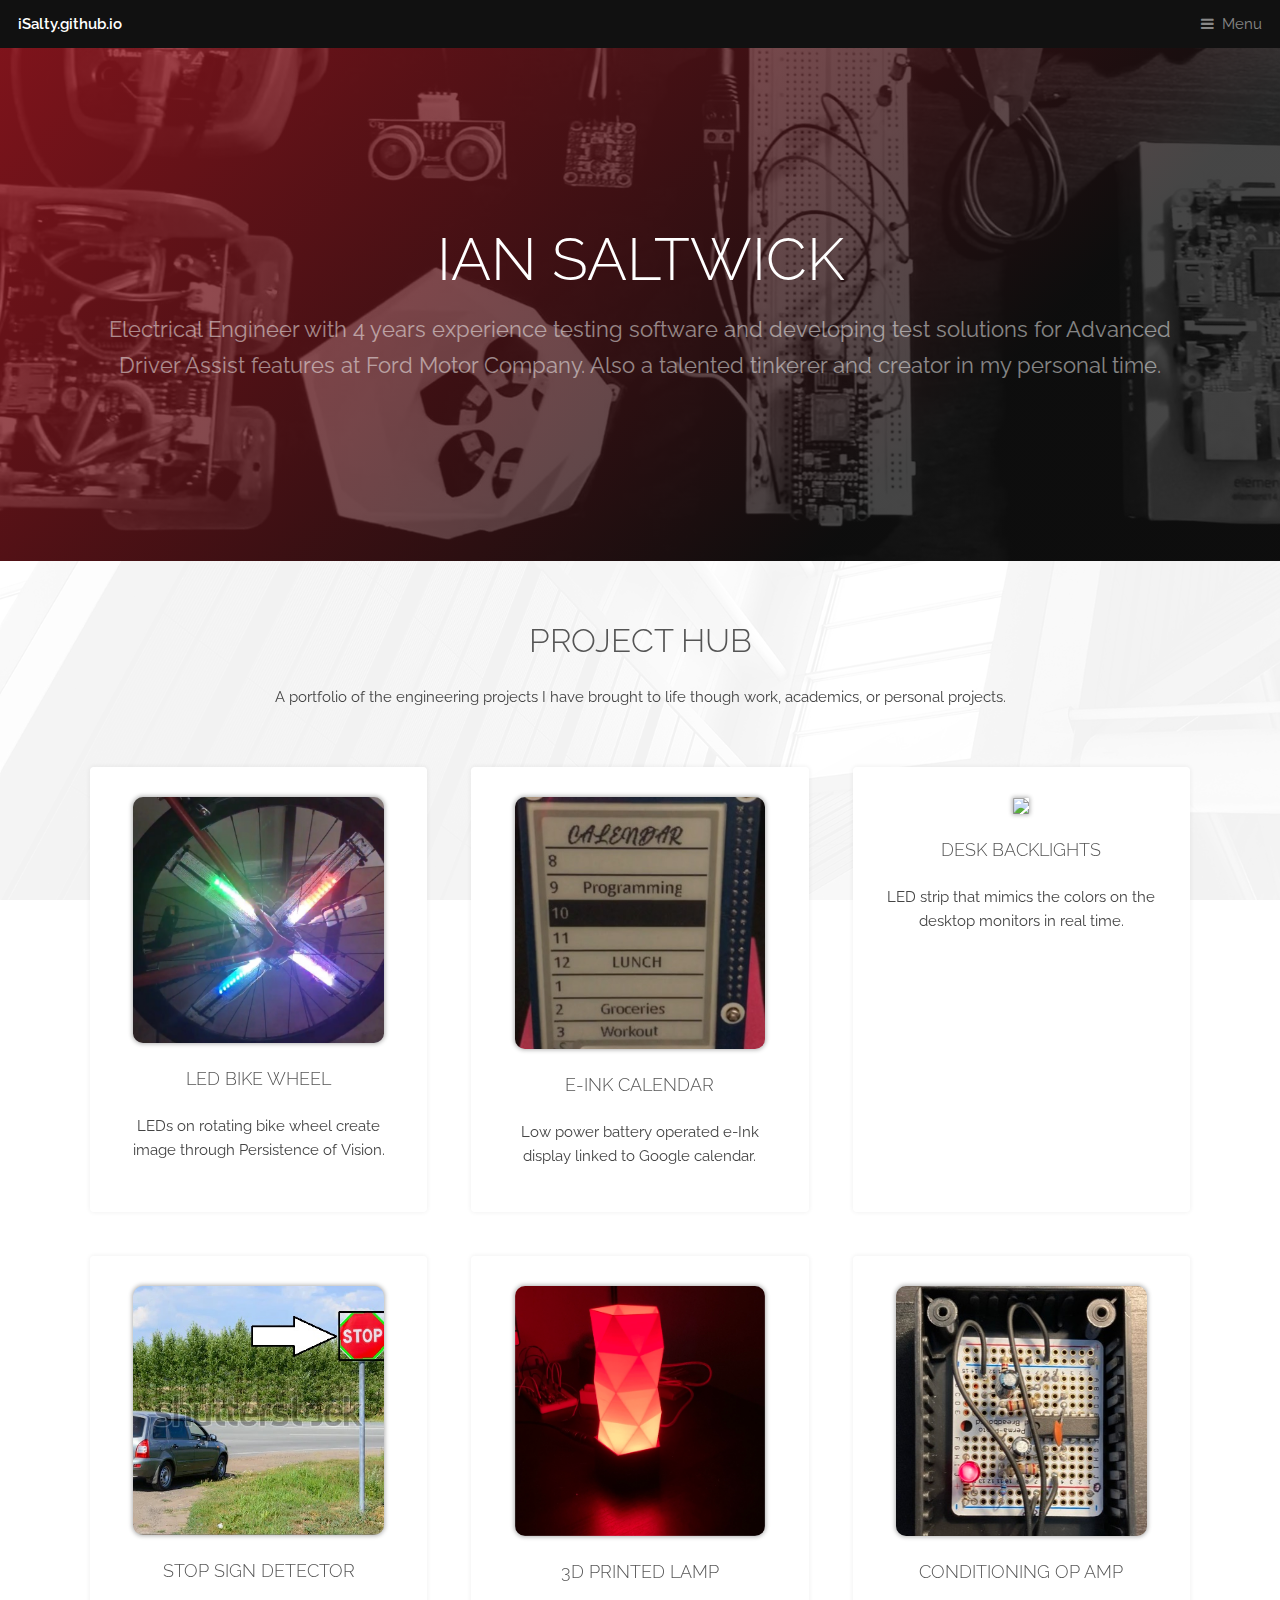
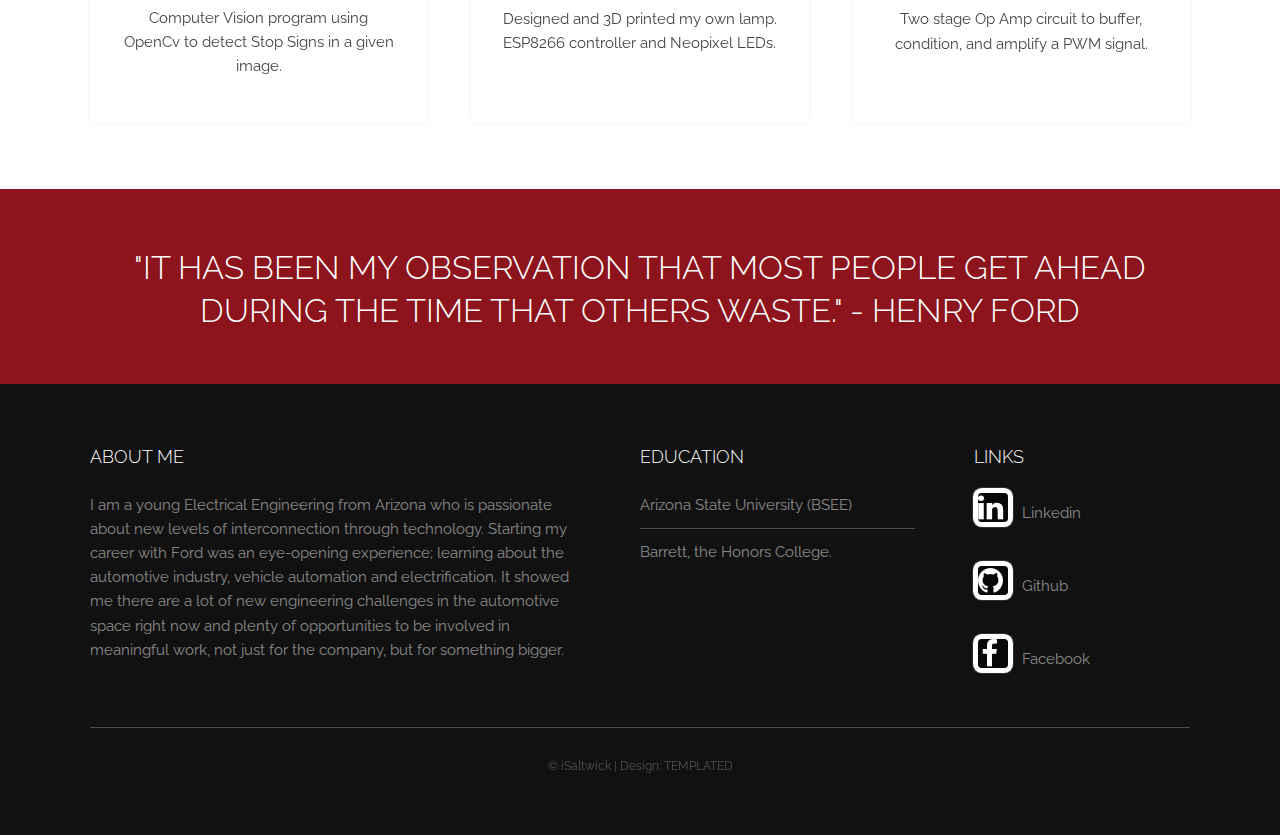
==== commit 3b706ca8: "Switching Templates" ====
--- a/index.html
+++ b/index.html
@@ -1,547 +1,159 @@
 <!DOCTYPE HTML>
 <!--
-	Ion by TEMPLATED
+	Industrious by TEMPLATED
 	templated.co @templatedco
 	Released for free under the Creative Commons Attribution 3.0 license (templated.co/license)
 -->
 <html>
 	<head>
-		<title>iSaltwick Blog</title>
-		<meta http-equiv="content-type" content="text/html; charset=utf-8" />
+		<title>iSaltwick Portfolio</title>
+		<meta charset="utf-8" />
+		<meta name="viewport" content="width=device-width, initial-scale=1, user-scalable=no" />
 		<meta name="description" content="" />
 		<meta name="keywords" content="" />
-		<!--[if lte IE 8]><script src="js/html5shiv.js"></script><![endif]-->
-		<script src="js/jquery.min.js"></script>
-		<script src="js/skel.min.js"></script>
-		<script src="js/skel-layers.min.js"></script>
-		<script src="js/init.js"></script>
-		<noscript>
-			<link rel="stylesheet" href="css/skel.css" />
-			<link rel="stylesheet" href="css/style.css" />
-			<link rel="stylesheet" href="css/style-xlarge.css" />
-		</noscript>
+		<link rel="stylesheet" href="assets/css/main.css" />
 	</head>
-	<body id="top">
+	<body class="is-preload">
 
 		<!-- Header -->
-			<header id="header" class="skel-layers-fixed">
-				<h1><a href="#">Ian</a></h1>
-				<nav id="nav">
-					<ul>
-						<li><a href="index.html">Home</a></li>
-						<li><a href="#AboutMe">About</a></li>
-						<li><a href="#ProjectSnippets">Projects</a></li>
-						<li><a href="#RPiDeskBacklightPost" class="button special">Latest Post</a></li>
-					</ul>
+			<header id="header">
+				<a class="logo" href="index.html">iSalty.github.io</a>
+				<nav>
+					<a href="#menu">Menu</a>
 				</nav>
 			</header>
+
+		<!-- Nav -->
+			<nav id="menu">
+				<ul class="links">
+					<li><a href="index.html">Home</a></li>
+					<li><a href="index.html#ProjectHub">Projects</a></li>
+					<li><a href="index.html#About">About</a></li>
+				</ul>
+			</nav>
 
 		<!-- Banner -->
 			<section id="banner">
 				<div class="inner">
-					<h2>Ian's EE Blog</h2>
-					<p>Keeping up to date with my zany projects</a></p>
-					<ul class="actions">
-						<li><a href="#RPiDeskBacklightPost" class="button big special">Most Recent</a></li>
-						<li><a href="#AboutMe" class="button big alt">Learn More</a></li>
-					</ul>
+					<h1>Ian Saltwick</h1>
+					<p>Electrical Engineer with 4 years experience testing software and developing test solutions for Advanced Driver Assist features at Ford Motor Company. Also a talented tinkerer and creator in my personal time.</p>
 				</div>
+				<video autoplay loop muted playsinline src="images/iSalty_Banner.mp4" style="max-width: 100%;"></video>
 			</section>
 
-		<!-- One -->
-			<section id="one" class="wrapper style1">
-				<header class="major">
-					<a class="anchor" id="AboutMe"></a>
-					<h2>About Me</h2>
-					<p></p>
-				</header>
-				<div class="container">
-					<div class="row">
-						<div class="4u">
-							<section class="special box">
-								<i class="icon fa-graduation-cap major"></i>
-								<h3>School</h3>
-								<p>I recently graduated from Arizona State University with a Bachelors of Science in Electrical Engineering. I plan on eventually returning to school for a masters degree in EE.</p>
-							</section>
-						</div>
-						<div class="4u">
-							<section class="special box">
-								<i class="icon fa-cog major"></i>
-								<h3>Projects</h3>
-								<p>I was involved in a few noteworthy projects in college and love tinkering and inventing in my own time. Here I will go through the design process of some of these projects.</p>
-							</section>
-						</div>
-						<div class="4u">
-							<section class="special box">
-								<i class="icon fa-area-chart major"></i>
-								<h3>Career</h3>
-								<p>Out of college I got a job with Ford Motor Company in the Hardware in Loop (HiL) lab. We test vehicle features by monitoring/simulating the electric signals involved in them.</p>
-							</section>
-						</div>
-					</div>
-				</div>
-			</section>
-			
-		<!-- Two -->
-			<section id="two" class="wrapper style2">
-				<header class="major">
-					<a class="anchor" id="ProjectSnippets"></a>
-					<h2>Project Snippets</h2>
-					<p>Quick overviews of my Engineering projects</p>
-				</header>
-				<div class="container">
-					<div class="row">
-						<div class="6u">
-							<section class="special">
-								<a class="image fit"><img src="images/LEDbikeWheel/LEDbikePrototype.jpg" alt=""/></a>
-								<h3>LED Bike Wheel</h3>
-								<p>This project applies the persistence of vision concept to a lesser explored medium; the wheel of a moving bicycle. The motion of the wheel, along with intelligent control of discrete LEDs, create vibrant illusions of solid lines and crescents. These shapes make up the image as the bike wheel quickly spins. The rotation of the bike wheel can be compensated for in order to produce a standing image (or animation) of the user’s choosing.</p>
-								<ul class="actions">
-									<li><a href="#LEDbikeWheelPost" class="button alt">Learn More</a></li>
-								</ul>
-							</section>
-						</div>
-						<div class="6u">
-							<section class="special">
-								<a class="image fit"><img src="images/RPiDeskLight/screen-follow.JPG" alt="" /></a>
-								<h3>RPi Desk Backlight</h3>
-								<p>The RPi Desk Backlight consists of a meter long strip of 30 LEDs attached to the back of my desk. This LED strip is controlled by a Raspberry Pi Model 3. For user input a tactile button is incorporated so you can easily change what is being displayed. One button press changes the background to a solid color [Green, Yellow, Red, Purple, Blue, Cyan]. A Button Double-press will make the LEDs follow the colors present on the monitor screens (shown in the picture).</p>
-								<ul class="actions">
-									<li><a href="#RPiDeskBacklightPost" class="button alt">Learn More</a></li>
-								</ul>
-							</section>
-						</div>
+		<!-- Project Hub -->
+			<a class="anchor" id="ProjectHub"></a>
+			<section class="wrapper">
+				<div class="inner">
+					<header class="special">
+						<h2>Project Hub</h2>
+						<p>A portfolio of the engineering projects I have brought to life though work, academics, or personal projects.</p>
+					</header>
+					<div class="highlights">
+						<section>
+							<div class="content">
+								<a href="LedBikeWheel.html"><img class="project-image" src="images/Prototype_Front_lit.jpg"></a>
+								<header>
+									<a href="LedBikeWheel.html"><h3>LED Bike Wheel</h3></a>
+									<p>LEDs on rotating bike wheel create image through Persistence of Vision.</p>
+								</header>
+							</div>
+						</section>
+						<section>
+							<div class="content">
+								<a href="eInkCalendar.html"><img class="project-image" src="images/ePaper_Calendar.jpg"></a>
+								<header>
+									<a href="eInkCalendar.html"><h3>e-Ink Calendar</h3></a>
+								</header>
+								<p>Low power battery operated e-Ink display linked to Google calendar.</p>
+							</div>
+						</section>
+						<section>
+							<div class="content">
+								<a href="deskBacklight.html"><img class="project-image" src="images/screen-follow.JPG"></a>
+								<header>
+									<a href="deskBacklight.html"><h3>Desk Backlights</h3></a>
+								</header>
+								<p>LED strip that mimics the colors on the desktop monitors in real time.</p>
+							</div>
+						</section>
+						<section>
+							<div class="content">
+								<a href="stopSignDetector.html"><img class="project-image" src="images/stop-sign-detect.jpg"></a>
+								<header>
+									<a href="stopSignDetector.html"><h3>Stop Sign Detector</h3></a>
+								</header>
+								<p>Computer Vision program using OpenCv to detect Stop Signs in a given image.</p>
+							</div>
+						</section>
+						<section>
+							<div class="content">
+								<a href="3dPrintedLamp.html"><img class="project-image" src="images/3D-lamp.jpg"></a>
+								<header>
+									<a href="3dPrintedLamp.html"><h3>3D Printed Lamp</h3></a>
+								</header>
+								<p>Designed and 3D printed my own lamp. ESP8266 controller and Neopixel LEDs.</p>
+							</div>
+						</section>
+						<section>
+							<div class="content">
+								<a href="conditioningOpAmp.html"><img class="project-image" src="images/OpAmp.jpg"></a>
+								<header>
+									<a href="conditioningOpAmp.html"><h3>Conditioning OP Amp</h3></a>
+								</header>
+								<p>Two stage Op Amp circuit to buffer, condition, and amplify a PWM signal.</p>
+							</div>
+						</section>
 					</div>
 				</div>
 			</section>
 
-		<!-- Three -->
-			<section id="three" class="wrapper style1">
-				<div class="container">
-					
-					<!-- LED Bike Wheel Post -->
-					<div class="row">
-						<a class="anchor" id="LEDbikeWheelPost"></a>
-						<div class="8u">
-							<section>
-								<h2>LED Bike Wheel</h2>
-								<a class="image fit"><img src="images/LEDbikeWheel/boardAssembleLit.jpg" alt=""/></a>
-								<p>Living in Tempe (one of the most bikeable cities in the US) we encountered many bikes in our daily lives. It was how my teamates and I commuted to campus and back everyday of the week. Bikes, being so central to our environment, were at the forefront of our thoughts when it came time to pick a project topic in the Fall of 2015. We had all seen people attempt to put lights on their bikes, but most were just sad strands of LEDs that went about, producing nothing but a wiggly circle. We wanted take that idea and kick it up a notch. We envisioned making a bike wheel able to produce a vibrant picture of the user's choosing and display it as the bike traveled foward.</p>
-								
-								<center>
-									<ul class="actions">
-										<li><a class="button alt" onclick="ShowPostBody('LEDbikePostBody')">Learn More</a></li>
-									</ul>
-								</center>
-							</section>
-						</div>
-						<div class="4u">
-							<section>
-								<h3>Senior Design Project</h3>
-								<p>The LED Bike wheel was my senior design project (capstone) from my undergrad studies at Arizona State University. My team and I came up with the idea and later found out that other products like it already exist. Even still, our design offered some novel benefits, such as, on board image processing and WiFi connectivity.</p>
-							</section>
-							<hr />
-							<section>
-								<h3>Related Projects</h3>
-								<ul>
-									<li><a href="#" target="_blank">SmarterEveryDay: Persistence Of Vision</a></li>
-									<li><a href="#" target="_blank">Monkeylectric Monkey Light PRO</a></li>
-									<li><a href="#" target="_blank">RevoLights</a></li>
-								</ul>
-							</section>
-						</div>
+		<!-- CTA -->
+			<section id="cta" class="wrapper">
+				<div class="inner">
+					<h2>"It has been my observation that most people get ahead during the time that others waste." - Henry Ford</h2>
+					<!-- <p>"It has been my observation that most people get ahead during the time that others waste." - Henry Ford</p> -->
+				</div>
+			</section>
+
+		<!-- Footer -->
+			<a class="anchor" id="About"></a>
+			<footer id="footer">
+				<div class="inner">
+					<div class="content">
+						<section>
+							<h3>About Me</h3>
+							<p>I am a young Electrical Engineering from Arizona who is passionate about new levels of interconnection through technology.
+							Starting my career with Ford was an eye-opening experience; learning about the automotive industry, vehicle automation and electrification. It showed me there are a lot of new engineering challenges in the automotive space right now and plenty of opportunities to be involved in meaningful work, not just for the company, but for something bigger. </p>
+						</section>
+						<section>
+							<h3>Education</h3>
+							<ul class="alt">
+								<li><a href="https://engineering.asu.edu/" target="_blank">Arizona State University (BSEE)</a></li>
+								<li><a href="https://barretthonors.asu.edu/about" target="_blank">Barrett, the Honors College.</a></li>
+							</ul>
+						</section>
+						<section>
+							<h3>Links</h3>
+							<ul class="plain">
+								<li><a href="https://www.linkedin.com/in/ian-saltwick-23591b81/" target="_blank"><i class="icon fa-linkedin">&nbsp;</i>Linkedin</a></li>
+								<li><a href="https://github.com/iSalty" target="_blank"><i class="icon fa-github">&nbsp;</i>Github</a></li>
+								<li><a href="https://www.facebook.com/ian.saltwick/photos" target="_blank"><i class="icon fa-facebook">&nbsp;</i>Facebook</a></li>
+							</ul>
+						</section>
 					</div>
-					
-					<!-- POST BODY -->
-					<div id ="LEDbikePostBody">
-						<div class="row">
-							<!--1: Persistence Of Vision-->
-							<div class="4u">
-								<h3>1: Persistence Of Vision </h3>
-								<a class="image fit"><img src="images/LEDbikeWheel/paint of square to polar.png" alt="" style="margin-top: 40px"/></a>
-							</div>
-							<div class="8u">
-								<p>
-									Thus, the idea was born that there could be static images displayed on the bike wheel as the bike was in motion using the physical phenomenon of <a href="http://www.foundationsmag.com/persistence_of_vision.html" target="_blank">Persistence of Vision</a>. Persistence of Vision is the explanation of how the human eye to retains a discrete image of light for fractions of a second after it has gone. “Whenever light strikes the retina, the brain retains the impression of that light for about a tenth of a second…after the source of the light is removed. As a result, the eye cannot clearly distinguish fast changes in light that occur faster than this retention period”. This phenomenon has inspired the creation of many technologies. It is at the core of how motion is perceived by us in movies or on television screens. The LED Bike Wheel would be able to utilize the sluggishness of the human eye and mind to not only create animation (using multiple frames in succession) but also to create the screen itself. In the assembly there would exists only a few pixels, but when spinning around at a fast enough rate, each pixel is perceived by the mind as a solid circle. The color of any point on those circles can be controlled to produce the desired image. An illustration of POV as it relates to our bike display is shown below.
-								</p>
-							</div>
-							<div class="12u">
-								<p>
-									Each blue circle represents what our minds would see from a single lit LED, rotating rapidly about the center. It is clear to see where in the rotation each LED would need to turn red in order to create the image of the red square, and it is the goal of this project to design a system to do something similar.
-								</p>
-							</div>
-						</div>
-
-						<!--2: Final Prototype-->
-						<div class="row">
-							<div class="4u">
-								<h3>2: Final Prototype </h3>
-								<a class="image fit"><img src="images/LEDbikeWheel/bananaBikeWheel.gif" alt=""/></a>
-							</div>
-							<div class="8u">
-								<p style="margin-top:40px">
-									Here I thought I would show what the final prototype actually looked like because if it wasn't clear how Persistence of Vision played a role, it should certainly be clear now.
-								</p> 
-								<p> 
-									The LED Bike Wheel is attempting to replicate an image of a banana in this video and you can see that the LEDs are only turning on at very specific locations during the rotation in order to create the banana. Multiple images could be played one after the other in order to produce an animation. To demonstrate this on the bike wheel we had 2 pac-man images one with mouth open and the next with mouth closed. Therefore, when you were riding the bike it would appear that pac-man was openning and closing his mouth.
-								</p>
-								<p>
-									Because we only had 12 LEDs on each board it limited the ability to produce complex images and shapes. Effectivley, it would be the same as having a really low resolution screen; thus, most of the images that we put on the bike wheel were quite simple. 
-								</p>
-								<p>
-									Nevertheless, in subsequent posts I will describe (in detail) the design process of making this project and my thought process in solving the vaious challenges we faced.
-								</p>
-							</div>
-						</div>
-
-						<!--3: First Program-->
-						<div class="row">
-							<div class="8u">
-								<h3>3: First Program </h3>
-								<p>Where else to start, but at the beginning. Now that we had decided what the product was supposed to be and do, it was time to get to work on actually prototyping it. First up was learning how to work with the Raspberry Pi. The RPi has great built in functionality with Python programs and its General Purpose Input/Output (GPIO) which I used to interface with LEDs. I was able to quickly whip up <a href="https://github.com/iSalty/LED-Bike-Wheel/blob/master/drive-download-20160823T233046Z/colorFunc.py" target="_blank">this program</a>. The program changes the colors of two LEDs simply by controlling specific GPIO pins to be on or off. Using these <a href="https://www.adafruit.com/products/302?gclid=Cj0KEQjw6O-9BRDjhYXH2bOb8Z4BEiQAWRdukxl-JQYDdKpD95jpF_yId-9EI2LiMlpYy1B5FyyQqVoaAvEP8P8HAQ" target="_blank">common anode RGB LEDs</a> I purchased from Adafruit and some resistors I had lying around I was able to create the LED display seen here. </p>
-							</div>
-							<div class="4u">
-								<h4>RGB LEDs controlled over GPIO</h4>
-								<iframe width="auto" height="260px" src="https://www.youtube.com/embed/B8FuRu6dYN0" frameborder="0" allowfullscreen></iframe>
-							</div>
-						</div>
-
-						<!--4: GPIO Expansion-->
-						<div class="row">
-							<div class="12u">
-								<h3>4: GPIO Expansion</h3>
-								<p>I had shown that the LEDs could be controlled simply through the Raspberry Pi's GPIO pins. However, we wanted a lot of LEDs on our bike wheel (48 to be exact) and there simply were not enough GPIO pins on the RPi to accomodate that number of LEDs.After some research we elected to go with adding GPIO expander chips from Microchip (the MCP23S17) which would add 16 GPIO ports per chip. We used to following scheme to connect the LEDs to the GPIO expanders (4 LEDs per chip).</p>
-								<a class="image fit" style="width:60%; margin: 0 auto;"><img src="images/LEDbikeWheel/rgbLED_MCP.PNG" alt=""/></a>
-								<p>Because the LEDs used are common anode, 5v is put into the common anode and the current flows through wherever there is a voltage differential. Consequently, the LED runs backwards, in a sense. For example, if Red was the desired color of the LED, the pins would have to be controlled in the following way, [B:1, G:1, R:0, Pow:1]. This way there is only a voltage differential between the voltage input (anode) and the desired return path (red). Below is a table of the different colors and their assosciated control scheme, along with a hex value to represent that color (K=Black, W=White, R=Red, G=Green, B=Blue, Y=Yellow, P=Purple, C=Cyan).</p>
-								<a class="image fit" style="width:60%; margin: 0 auto; margin-bottom: 30px"><img src="images/LEDbikeWheel/4.2.2.2.PNG" alt=""/></a>
-							</div>
-						</div>
-
-						<!--5: Breadboard Layout-->
-						<div class="row">
-							<div class="12u">
-								<h3>5: Breadboard Layout</h3>
-								<p>Once I was able to figure out how to work with 4 LEDs connected to one of the MCP23S17 chips it became apparent how we were going to be able to scale up to deal with 48 LEDs. Initially we wanted to design the device to be on Printed Circuit Boards. However, when looking into the monetary cost and, even more importantly, the time cost to have them made and shipped to us, we realized that going down this route would leave us with little wiggle room if something were to go wrong. Therefore, we elected to design the product on solderable breadboards, specialized for prototyping. The solderable breadboards would give us the most flexibility if we made a mistake and were also significantly cheaper than doing the layout on a printed circuit board. The solderable breadboard layout I came up with can be seen below.</p>
-								<a class="image fit" style="width:65%; margin: 0 auto;"><img src="images/LEDbikeWheel/SolderableBreadboardLayout.PNG" alt=""/></a>
-								<p>As you can see in the diagram above, there would be four boards making up the LED Bike Wheel assembly. Each board contains 12 LEDs and the chips needed to control them as well as the appropriate resistors (all 1kΩ). At the top of each board is a Hall effect sensor which is responsible for keeping track of the rate of rotation of the wheel and will be talked about more in a later post.</p>
-							</div>
-						</div>
-
-						<!--6: First Board-->
-						<div class="row">
-							<div class="8u">
-								<h3>6: First Board</h3>
-								<a class="image fit"><img src="images/LEDbikeWheel/StickAssembly_Front.png" alt=""/></a>
-								<a class="image fit"><img src="images/LEDbikeWheel/StickAssembly_Back.png" alt=""/></a>
-							</div>
-							<div class="4u" style="margin-top:30px">
-								<p> We got to work assembling the boards seen in the above diagrams. Because we elected to create our assembly on solderable breadboards we had a considerable amount of soldering ahead of us.</p>
-								<p> None of us had extensive experience soldering before, but by the end of it we were all experts. Each board took around 2-3 hours of soldering to complete and plenty of errors had to be corrected. Our first complete board can be seen in the images here (top = front) (bottom = back).</p>
-							</div>
-							<div class="12u">
-								<p>Now that the actual hardware portion of the build was complete it was time to focus on the software. The software would handle how to coordinate all 48 LEDs in order to generate a standing image on the bike wheel. But first things first, we just wanted to see if our hack job of a hardware prototype could light up. I had written <a href="https://github.com/iSalty/LED-Bike-Wheel/blob/master/drive-download-20160823T233046Z/rainbow.py" target="_blank">some code here</a> in which I could specify the colors of 12 LEDs and it was finally time to test it out. Unsurprisingly, on the first try, nothing happened. After checking the wiring with a digital multimeter, swapping out a few resistors, and resoldering some wires we were able to get it working. It makes the rainbow effect seen in the post at the top of the LED Bike Wheel section.</p>
-							</div>
-						</div>
-
-						<!--7: Image Processing-->
-						<div class="row">
-							<div class="12u">
-								<h3>7: Image Processing</h3>
-								<p>In software there are two programs which are central to the design; polarRead and LEDcontrol. Both programs are written in python and operate on the Raspberry Pi which is located on the bike wheel. PolarRead does the image processing before the image can be displayed, and LEDcontrol outputs the proper image to the LEDs on the Bike Wheel. We will look at polarRead.py in more detail here.</p>
-								<p><a href="https://github.com/iSalty/LED-Bike-Wheel/blob/master/drive-download-20160823T233046Z/polarRead.py" target="_blank">PolarRead.py</a> is the program responsible for reading in any image, determining what colors the LEDs should be at each point of the display and saving the data to be used in the other program, LEDcontrol. An image editing library, OpenCV, was utilized in this program because it contains functions already written which are relevant and usable in our design. This image library allows the software to do the appropriate image processing on any type of image (.jpg, .gif, .png, etc). First, the image is read in, then it is resized to 360px by 360px so that a constant resolution is achieved for the bike wheel display. This resolution contains data for 360 degrees of rotation which is necessary to have an image detailed enough to display well on the bike wheel.</p>
-								<p>Next the image has to be converted from Cartesian (x, y) coordinates to polar coordinates (r, θ). Polar coordinates contain data on the radius(r) and angle(θ) of each pixel and, therefore, provide a simpler way to track where the LED boards are and what color they should be as they rotate with the wheel. The function to go from Cartesian coordinates to polar has already been written in the openCV library and is used in this program to do the transformation. However, it is still necessary to understand how this function works in order to properly extract the desired data from its output. A demonstration of its operation is shown in the figure below. Cartesian image (left) to Polar image (right).</p>
-								<a class="image fit" style="width:60%; margin: 0 auto; margin-bottom:20px"><img src="images/LEDbikeWheel/polarRead_prntScrn1.jpg" alt=""/></a>
-								<p>The black line shown in the Cartesian image indicates the line where the transformation begins. It takes this line of colors and prints it at the top of the polar image assigning it θ = 0°. The transformation then proceeds, swinging the black line around clockwise and printing down on the polar image, every degree rotation clockwise on the cartesian image corresponds to one new row on the polar image. The left side of the polar image represents colors closer to the center of the cartesian image, and the right side of the polar image represents colors furthest away from the center. Because there are 12 LEDs on each board we need to get the color data for each LED for each degreen of rotation (12 LEDs x 360&#730; = 4,320 colors). I stored each color as a color character which was saved to a text file and would be read in by the following program LEDcontrol.py</p>
-								<a class="image fit" style="width:60%; margin: 0 auto; margin-bottom:30px"><img src="images/LEDbikeWheel/polarRead_prntScrn2.jpg" alt=""/></a>
-							</div>
-						</div>
-
-						<!--8: LEDcontrol.py-->
-						<div class="row">
-							<div class="12u">
-								<h3>8: LED_control.py</h3>
-								<p>Finally, we can take a look at the second program <a href="https://github.com/iSalty/LED-Bike-Wheel/blob/master/drive-download-20160823T233046Z/LEDcontrol.py" target="_blank">LEDcontrol.py</a> which is the program that actually runs while the bike wheel is in motion. It is responsible for keeping track of the speed of the bike as well as updating the LEDs with the correct colors every single degree of rotation (can be as fast as once every millisecond). Here I will delve a bit into how the program functions to accomplish this. </p>
-
-								<p>Initially, the text file (created from the polarRead program) is read in which contains the list of 4,320 color characters, multiple text files can be read; each representing a single frame of an image. Using multiple frames in quick succession allows the LED Bike Wheel to display animations. Now that the color characters are available, they need to be translated into something the computer can understand to properly output to the LEDs, therefore they are translated into bytes using the scheme seen back in post 4:</p>
-								
-								<a class="image fit" style="width:60%; margin: 0 auto; margin-bottom: 30px"><img src="images/LEDbikeWheel/4.2.2.2.PNG" alt=""/></a>
-								<a class="image fit" style="width:60%; margin: 0 auto; margin-bottom: 30px"><img src="images/LEDbikeWheel/realDeal_prntScrn.jpg" alt=""/></a>
-								
-								<p>You will notice how things in the hex list seem out of place, this is due to the way that the LEDs were wired to the MCP23S17 chips. This was done to keep track of which LEDs are located in the positions that the Most Significant Bits control. Therefore the hex list looks to the second color character then to the first, then to the fourth, then to the third, and so on. The hex list is then converted to decimal by adding the two adjacent hex values. Therefore, each decimal number represents the color for 2 LEDs.</p>
-							</div>
-						</div>
-
-						<!--9: Position Tracking (post 10 in old site)-->
-						<div class="row">
-							<div class="4u">
-								<h3>9: Position Tracking</h3>
-								<a class="image fit"><img src="images/LEDbikeWheel/RearWheelCoordinates.jpg" alt=""/></a>
-							</div>
-							<div class="8u">
-								<p>Now all we had left to do is figure out how to keep track of where the LED boards are in their rotation about the wheel and how fast they are moving (RPM) to feed that information to some function which retrieves the proper colors and writes them to the LEDs.</p>
-								<p>The hall effect sensor (at the top of each LED board) outputs a signal whenever it is in the presence of a magnetic field. That magnetic field will be coming from a magnet attached to the frame of the bike, external to the moving wheel (notified by the blue circle to the left).</p>
-								<p>The hall sensor is fed with 5V and is pulled up with a 1kOhm resistor. Therefore, it outputs 5V when there is no magnetic field and drops down to 0V when there is a magnetic field present. Vout feeds back to the Raspberry Pi where it is constantly reading the input of the hall sensor. As soon as the hall sensor passes the magnet on the bike frame it drops to 0V and the Raspberry Pi knows it just passed the magnet i.e., where it is in its rotation.</p>
-							</div>
-							<div class="12u">
-								<p>Using this information to ascertain the RPM of the wheel is fairly simple. Take a time reading when it passes the magnet, take another time reading when the next one passes the magnet. Take the difference between the two times and you have the time it took for the wheel to rotate 90 degrees (because each LED board is 90 degrees apart). Multiply that number by 4 to get how many seconds it takes to do 1 full rotation (this is Seconds Per Rotation). Invert seconds per rotation to get rotations per second, then multiply by 60 to get rotations per minute (RPM). The library which allows the RPi to get readings of the time in seconds is aptly named, <a href="https://docs.python.org/2/library/time.html" target="_blank">Time</a> and is used throughout the program for this purpose.</p> 
-								<p>However, using the method stated above for calculating RPM, readings only occur every 90 degrees of rotation. Therefore the RPi only really knows for sure where the LED boards are at these exact moments of reading, it has to guess where they are inbetween readings using the calculated RPM value. These guesses attempt to figure out when the wheel has rotated one degree by assuming that the RPM stays constant between readings. Thus, to update the LEDs once per every degree of rotation it waits however long that would take for the calculated RPM, then writes to the LEDs, then waits again, and so on.</p>
-							</div>
-						</div>
-
-						<!--10: Coming Together-->
-						<div class="row">
-							<div class="12u">
-								<h3>10: Coming Together</h3>
-								<p>After the position of the LED boards are known from the Hall Sensor reading, it is easy to go to the Decimal List described in post 8 and select the colors specific to that location. The decimals are then written to the SPI bus which writes to the MCP23S17 GPIO expander chips, and in turn, controls the LEDs.</p>
-								<p>So that's it, the basics of the LED bike wheel design has been completed. After some final testing and more resoldering to fix some loose wires it was time to put the entire assembly on the bike wheel. I will show you again what the setup is so that we can see the design and the actual prototype side by side.</p>
-								
-								<a class="image fit" style="width:60%; margin: 0 auto;"><img src="images/LEDbikeWheel/SolderableBreadboardLayout.PNG" alt=""/></a>
-								<div class="image fit" style="float:left; width:30%; margin-left:18%; margin-bottom:35px">
-									<img src="images/LEDbikeWheel/Prototype_Back.jpg" alt=""/>
-								</div>
-								<div class="image fit" style="float:right; width:34%; margin-right:16%">
-									<img src="images/LEDbikeWheel/Prototype_Front_lit.png" alt=""/>
-								</div>
-							</div>
-							<div class="12u">
-								<p>The battery we used was a simple power bank, meant to be used for charging phones and the like. It had a capacity of 4400mAh which would give us over 6 hours of operation on a single charge and worked perfectly for powering the whole assembly. It was finally time to give the wheel a spin and see what it could do.</p>
-								
-								<p> All in all, it was a fantastic project to be involved in from beginning to end and I personally think it was one of the coolest senior design projects of our class (but who wouldn't think their own project was the best). I will end the LED Bike Wheel project posts with my favorite picture of myself (in the purple) and my teammates at demo-day showing off our stellar project.</p>
-								
-								<a class="image fit" style="width:60%; margin: 0 auto; margin-bottom:30px"><img src="images/LEDbikeWheel/demo_day.jpg" alt=""/></a>
-								<center>
-									<ul class="actions">
-										<li><a class="button alt" onclick="ShowPostBody('LEDbikePostBody')">Show Less</a></li>
-									</ul>
-								</center>
-							</div>
-						</div>
+					<div class="copyright">
+						&copy; iSaltwick | Design: <a href="https://templated.co">TEMPLATED</a>
 					</div>
-
-					<hr />
-
-					<!--RPi Desk Backlight Post-->
-					<div class="row">
-						<a class="anchor" id="RPiDeskBacklightPost"></a>
-						<div class="8u">
-							<section>
-								<h2>RPi Desk Backlight</h2>
-								<a class="image fit"><img src="images/RPiDeskLight/staticPurple.JPG" alt="" /></a>
-								<p>Clearly, I have a soft spot for LED projects and this was a cool little project that added a lot to the aesthetic of my computer desk. Different colors are easily chosen for any mood and the Screen Follow function is really cool to see in action. Initially, I thought I would have more intricate displays with more color changes and animation, but I found animations and rapid color changes made me dizzy while at the computer. Bright, simple colors were the remedy and still look really nice. Overall, the RPi Desk Backlight project turned out to be quite an interesting and quick build and I would recommend to anyone reading this to try creating their own.</p>
-								<center>
-									<ul class="actions">
-										<li><a class="button alt" onclick="ShowPostBody('RPiDeskBacklightPostBody')">Learn More</a></li>
-									</ul>
-								</center>
-							</section>
-						</div>
-						<div class="4u">
-							<section>
-								<h3>Weekend RPi Project</h3>
-								<p> Shortly after I got my job with Ford and moved to Michigan, I was looking for a way to spruce up my bland new apartment. I had heard about desk backlights before and thought it would be a neat thing to do (as well as reduce eye strain at night); so I set out to make my own. Two weekends later, it was built and fully functional.</p>
-							</section>
-							<hr />
-							<section>
-								<h3>Related Products</h3>
-								<ul>
-									<li><a href="https://www.kickstarter.com/projects/237916976/dreamscreen-hd-and-4k-led-backlighting-for-any-hdm/description" target="_blank">DreamScreen - TV Backlighting</a></li>
-									<li><a href="https://www.amazon.com/dp/B01LLFBYIO/ref=asc_df_B01LLFBYIO5020101/?tag=hyprod-20&creative=395033&creativeASIN=B01LLFBYIO&linkCode=df0&hvadid=167156299330&hvpos=1o3&hvnetw=g&hvrand=12698979537116093926&hvpone=&hvptwo=&hvqmt=&hvdev=c&hvdvcmdl=&hvlocint=&hvlocphy=9016866&hvtargid=pla-302467452841" target="_blank">Lahoku - TV Backlight</a></li>
-								</ul>
-							</section>
-						</div>
-					</div>
-					
-
-					<!-- POST BODY -->
-					<div id ="RPiDeskBacklightPostBody">
-						
-						<!--1: System Defintion & Layout-->
-						<div class="row">
-							<div class="12u"><h3>1: System Defintion & Layout</h3></div>
-							<div class="3u">
-								<p style="margin-bottom:4px">-System Components-</p>
-								<ul>
-									<li><a href="https://www.amazon.com/Raspberry-Model-A1-2GHz-64-bit-quad-core/dp/B01CD5VC92/ref=sr_1_3?ie=UTF8&qid=1497662851&sr=8-3&keywords=raspberry+pi+3+model+b" target="_blank">Raspberry Pi 3: Model B+</a></li>
-									<li><a href="https://www.adafruit.com/product/2238" target="_blank">DotStar LED strip (30 LED/m)</a></li>
-									<li><a href="https://www.amazon.com/gp/product/B01N7RS0NG/ref=oh_aui_detailpage_o02_s01?ie=UTF8&psc=1" target="_blank">Power Supply: 5V, 2.5A</a></li>
-									<li><a href="https://www.amazon.com/Adafruit-Colorful-Tactile-Button-Assortment/dp/B00XW2KD82/ref=sr_1_1?s=electronics&ie=UTF8&qid=1497663074&sr=1-1&keywords=tactile+button" target="_blank">Tactile Button</a></li>
-									<li>Breadboard & Wires</li>
-									<li>Computer</li>
-								</ul>
-								<p style="margin-bottom:5px">-Inputs-</p>
-								<ul>
-									<li>Tactile Button</li>
-									<li>Monitor Colors</li>
-								</ul>
-
-								<p style="margin-bottom:5px">-Outuputs-</p>
-								<ul>
-									<li>DotStar LED 1m strip</li>
-								</ul>
-							</div>
-							<div class="9u">
-								<a class="image fit"><img src="images/RPiDeskLight/DotStar-Desk-Backlight.png" alt=""></a>
-							</div>
-						</div>
-
-						<!--2: High Level Description-->
-						<div class="row">
-							<div class="12u"><h3>2: High Level Description</h3></div>
-							<div class="6u">
-								<p style="margin-bottom:5px">Essentially, there are two modes of operation for the backlight. One, is cycling through some preset colors to display. Second, is Screen Follow which attempts to mimic the colors present on the computer.</p>
-								<p style="margin-bottom:0px">-Preset Colors-</p>
-								<p style="margin-bottom:5px">On Button Press change the colors of the LED strip. Cycle through an array of preset colors. This array can be manipulated in the program.</p>
-								<p style="margin-bottom:0px">-Screen Follow-</p>
-								<p style="margin-bottom:5px">Activated on Button Double Press. Fades all LEDs OFF, then ON again. Reads color of monitor screens and sets LEDs to try to match. On Button Press return to normal preset color functionality.</p>
-								<p style="margin-bottom:0px">-OFF-</p>
-								<p>When the Button is Pressed and Held for 3 seconds, turn the LEDs OFF in a Fade manor from left to right (facing the desk).</p>
-							</div>
-							<div class="6u">
-								<iframe width="100%" height="350" src="https://www.youtube.com/embed/xJdZbCn5X5Y" frameborder="0" allowfullscreen></iframe>
-							</div>
-
-							<!--3: DotStar LEDs-->
-							<div class="row">
-								<div class="12u"><h3>3: DotStar LEDs</h3></div>
-								<div class="4u">
-									<a class="image fit"><img src="images/RPiDeskLight/strandTest1.gif" alt=""></a>
-								</div>
-								<div class="8u">
-									<p>I found the DotStar LEDs on Adafruit when I was researching what LEDs I was going to use for this project. Previously I had heard a lot about the Neopixel LED strips. However, when I was looking into them I saw that the Neopixel lights required the data to be sent out at very specific timings. A Raspberry Pi (running Linux) is not a real time system and therefore is not able to act on the precise timings required by the Neopixel lights.</p>
-									<p>The DotStar LEDs do not require these very specific timing intervals and therefore work on a broader number of systems. Therefore, they were the perfect pick becuase I was using an RPi 3. Additionally, Adafruit had developed a code library <a href="https://github.com/adafruit/Adafruit_DotStar_Pi" target="_blank">(Adafruit_Dotstar_Pi)</a> so that programming the LEDs was extreemly easy to pick up.</p>
-									<p>The animation to the left shows the <a href="https://github.com/adafruit/Adafruit_DotStar_Pi/blob/master/strandtest.py" target="_blank">strandTest python program</a> that Adafruit wrote as the program to test if your LED strip was functioning as desired.</p>
-								</div>
-							</div>
-
-							<!--4: Talking to LEDs-->
-							<div class="row">	
-								<div class="12u"><h3>4: Talking to LEDs</h3></div>
-								<div class="8u">
-									<a class="image fit"><img src="images/RPiDeskLight/staticRed.JPG" alt=""></a>
-								</div>
-								<div class="4u">
-									<p>As stated earlier, the colors will cycle when a tactile button is pressed. As easy as this might sound, there were some issues I ran into, and some things I had to learn, in order to get this to work, here is <a href="">my program</a>.</p>
-									<p>First and foremost, we will look at how to simply tell the DotStar LED strip what colors to light up. To do this I looked to the <a href="https://github.com/adafruit/Adafruit_DotStar_Pi/blob/master/strandtest.py" target="_blank">strandTest python program</a> that Adafruit had created.</p>
-								</div>
-								<div class="12u">
-									<p>In their program they set the color of one LED (at position 'head') and then shut OFF the LED 10 positions behind it on the strip. During the loop the head position is incremented so the result is a moving line of 10 LEDs down the strip of one color (seen in the animation in last section). Note: the color being written to the LED is 3 bytes of data (each color is 2 hex values, or byte) this is the same way the color of your computer monitor pixels are stored (values of 0-255).</p>
-									
-									<p>In the strandTest program they mention that 0xFF0000 is the color red, however, on the LED strip I recieved it was actually green. The first 2 Hex numbers corresponded with the Green color, the middle two with Red, and the last two with Blue. This would cause a slight complication for the screen follow function because the monitors' data was RGB, whereas the DotStar LED strip was GRB. I therefore had to do a convert between the two using a bit shift function '<<' in python (lines 100-108 in <a href="">my program</a>).</p>
-
-									<p>Now that I knew what the color data looked like I could write to the LED strip using the same method as in the strandTest program. strip.setPixelColor(LED_position, color) would write to a single LED on the strip with whatever color was passed in and strip.show() would update the strip to show the new color. A wait time was used so that things would happen at a pace we (humans) could observe. These simple pieces are all you really need to direct the LEDs to do your bidding. I implemented the colors as an array (line 210, <a href="">my program</a>) which gave it the flexibility to handle any given number of preset colors.</p>
-								</div>
-							</div>
-
-							<!--5: Preset Colors, Button Press-->
-							<div class="row">
-								<div class="12u"><h3>5: Preset Colors, Button Press</h3></div>
-								<div class="8u">
-									<a class="image fit"><img src="images/RPiDeskLight/staticCPC.JPG" alt=""></a>
-								</div>
-								<div class="4u">
-									<p>Now that we have tested the waters with writing to the LEDs, we want the user to be able to easily manipulate the output. The easiest way to do this is have a tactile button, that when pressed cycles though some array of preset colors (defined in the program).</p>
-
-									<p>I did just that with my RPi Desk Backlight display, however, getting it to work isn't always as trivial as it sounds. Here we explore some of the issues I faced and see how they impacted the software design.</p>
-								</div>
-								<div class="12u">
-									<p>The first thing you have to do in order to read a button press is assign the pin that to an input on the RPi. This is done early in <a href="">the backlight program</a> around lines 30-31. The thing to note here is that when we are setting a pin as an input it is good to either have it pulled high or low by a pull up or down resistor. This ensures that you know what the voltage is at the input whenever you are not influencing the button. I wired my button to be Active Low, meaning that when the button is pressed it would provide a path to ground and therefore the input would drop to 0v. Therefore it made sense to set the input to have a pull up resistor so that when the button wasn't pressed it would be pulled up to 5v. (If you did not have a pull up resistor the input would be "floating" and could be any value between 0-5v and vary wildly, making it hard to know when the button was pressed).</p>
-
-									<p>Another thing that can complicate a button is called "bouncing". This occurs when the button is pressed or released, the voltage will have overshoot and undershoot and require some amount of time before it settles at a relatively stable value. If you are just monitoring the voltage at the input pin and saying (v_in > 2.5v = True, v_in < 2.5v = False) when you pressed the button it would drop to 0v then maybe bounce back up to 2.5v then back down to 0v again. Therefore, a single button press can look like multiple button presses to the RPi. This non-ideality can be dealt with by placing a capacitor across the button or by telling the software to not count things that look like another button press but happen too quickly to be a real button press. I implemented the latter which is called "software-debouncing" (Line 142). Basically the code says if you read an additional button press less than 0.2s after the inital one, don't count it.</p>
-
-									<p>Now to read the button press the <a href="">backlight program</a> constantly reads the voltage at the button input pin (through an infinite loop) and if it sees the voltage go LOW, it knows that the button was pressed. When this happens it calls a function that records how long the button was held for. If it was held for more than 3 seconds it turns OFF the LEDs and then waits for the next button press. If held for less than 3 seconds it returns to main() and writes the next color to the LED strip. It then loops back to the beginning to read the input again. Instead of reading the input in an infinite loop you, can also set up an interrupt trigger to execute some code when the button is pressed. I used this at certain points (lines 56 and 201) in my program but if you want to know more about that you will have to look elsewhere as I am not acquainted with the full capabilities of interrupts and threading.</p>
-								</div>
-							</div>
-
-							<!--6: Screen Follow, Server Program-->
-							<div class="row">
-								<div class="12u"><h3>6: Screen Follow, Server-side Program</h3></div>
-								<div class="8u"><a class="image fit"><img src="images/RPiDeskLight/screen-follow-small.JPG" alt="" /></a></div>
-								<div class="4u">
-									<p>Moving on to the Screen Follow section we need to have a program running on my desktop which gets a screengrab of my monitors and put it somewhere that the RPi can then access (<a href="">windows screenGrab.py</a>). It is a very simple and short program which was easy to implement. It did, however, take a little work to get this program to run automatically on windows startup and run in the background (with no command prompt).</p>
-								</div>
-								<div class="12u">
-									<p>The above picture shows the LEDs mimicking the monitor screens. Therefore, it is not a preset color written on the LED strip, it looks at the monitor screens figures out what color each LED should be and then updates the strip to show those colors. Of course to do this you need a picture of the screens at that time so that you can figure out what colors you are trying to replicate. To take a screenshot of both monitors I used a library called desktop magic.</p>
-
-									<p>Now that I have a screenshot of both monitors I utilize the Python Imaging Library (PIL) in order to take the screenshot and turn it into something I can use. I use PIL to resize to the image to 30px x 1px using antialiasing for the most representative downsampling. The reason for this size is because I have 1 row of 30 LEDs, thus, I would have 1 pixel correlate to 1 LED of the desk backligght display. Each pixel contains the color information in the form of RGB colors, each an 8 bit value (0-255).</p>
-
-									<p>Finally, we upload the pixel colors to a local website (RPi and Desktop have to be on the same network). To do this we use the webpy library. Essentially there are two functions a website needs to have, a GET function, and a POST function. The GET function executes some code when the website is pinged from another device (the RPi) and that is all I use in my code. The way the <a href="">windows screenGrab.py</a> program works is the following. When the website is pinged: take a screenshot of both monitors, resize the screenshot to 30px x 1px using antialiasing and write the pixel data to the website. So the local website contains the pixel color in the following format (132, 139, 150), (133, 140, 151), ... The RPi can then go to this website and read in this information and use it to write the corresponding colors to the LED strip.</p>
-								</div>
-							</div>
-							
-							<!--7: Screen Follow, Client-side Program-->
-							<div class="row">
-								<div class="12u"><h3>7: Screen Follow, Client-side Program</h3></div>
-								<div class="8u">
-									<a class="image fit"><img src="images/RPiDeskLight/staticPYP.JPG" alt=""></a>
-								</div>
-								<div class="4u">
-									<p>Previously we discussed how the program worked on the Desktop computer for the Screen Follow function. Now we can understand how the RPi (or client) gets the information from the local website and what it does with it to make the screen follow function work.</p>
-									<p>In this section I will be talking about the screen follow function (lines 60-130 in <a href="">desk-backlight.py</a>) so refer there to see the implementation.
-								</div>
-								<div class="12u">
-									<p>The first thing the screen follow function does is fade OFF the LEDs so that the user knows that they are changing modes from preset colors to the screen follow function. This is simply done by calling a function that lowers the duty cycle of the LEDs from the preset value (defined at the beginning of the program BRIGHTNESS) to 0. After that happens the program then attempts to contact the local website.</p>
-
-									<p>When trying to establish connection with the local website it is best to include a timeout so that it does not get stuck attempting to make contact if the website is not up. I set the timeout to be 4 seconds so after that if it has not established connection yet it will return to main() and resume the preset color function. After a connection has been established it can simply read in the information from the website as a string using basic file read functions. It puts the colors (RGB at this point) into an array "color_values". Remember in an earlier section I mentioned that the DotStar LED strip I have stores the color information in the GRB format so we need to convert from RGB to GRB. This is done using simple bit shift operations and the updated GRB array with the color values is called "color_values_shift".</p>
-
-									<p>All you have to do now is write the colors in "color_values_shift" to the LEDs using the same function talked about in section 4. I have been using the flowRight() function for this to update the LEDs from left to right but you could write a different function to update the LEDs in a different manor. After the LEDs have been updated I wait 0.7 seconds then ping the website again (causing the sever-side program to take another screenshot and upload the new pixel color data). This is just some arbitrary amount of time to wait because I don't want to overload my desktop with taking screenshots and downsampling but is still fast enough to update the LEDs quickly to changes on the screen. Finally, there is some code looking for a button press, if the button is pressed it will return to main() and go back to the preset color functionality.</p>
-								</div>
-							</div>
-
-							<!--8: Conclusion-->
-							<div class="row">
-								<div class="12u"><h3>8: Conclusion</h3></div>
-								<div class="12u" style="text-align:center;">
-									<p style="text-align:left;">That's it, all you need to know to make your own desk backlight setup. Overall I thought the hardest part of this project was getting all of the libraries installed and working properly, writing the code that was actually executing during runtime was easy because it only uses very basic coding principles. This was my first program that I wrote which interacted with a program on another device (here through a local network) so that was really cool to see. In the end I just like how customizable this setup is, if I want to add more preset colors or a different way for the LEDs to change colors I just add or manipulate a few lines of code on the RPi, do a reboot and I'm good to go.</p>
-									<p style="text-align:left;">Below I show a quick demonstration of the desk backlight going through all of the preset colors I have as well as showing the basic functionality of the screen following ability. I am really happy with how the project turned out and it only took me a couple weekends to put together and have up and running. I am sure more will be added in the future to this project so stay tuned.</p>
-									<iframe width="80%" height="450px" style="display:inline-block;" src="https://www.youtube.com/embed/xJdZbCn5X5Y" frameborder="0" allowfullscreen></iframe>
-									<center>
-										<ul class="actions">
-											<li style="margin-top:25px"><a class="button alt" href="#RPiDeskBacklightPost" onclick="ShowPostBody('RPiDeskBacklightPostBody')">Show Less</a></li>
-										</ul>
-									</center>
-								</div>
-							</div>
-						</div>
-					</div>
-
-				</div>
-			</section>			
-			
-		<!-- Footer -->
-			<footer id="footer">
-				<div class="container">
-						<div class="12u">
-							<ul class="icons">
-								<li><a href="https://github.com/iSalty" target="_blank" class="icon fa-github fa-3x"><span class="label">GitHub</span></a></li>
-								<li><a href="https://www.facebook.com/ian.saltwick" target="_blank" class="icon fa-facebook fa-3x"><span class="label">Facebook</span></a></li>
-								<li><a href="https://www.linkedin.com/in/ian-saltwick-23591b81" target="_blank" class="icon fa-linkedin fa-3x"><span class="label">LinkedIn</span></a></li>
-							</ul>
-						</div>
-					</div>
-					<ul class="copyright">
-						<li>&copy; iSaltwick</li>
-						<li>Design: <a href="http://templated.co">TEMPLATED</a></li>
-					</ul>
 				</div>
 			</footer>
 
-			<script>
-				// Hide the PostBodyBlock of each post initially
-				posts = ['LEDbikePostBody','RPiDeskBacklightPostBody']				
-				for (i=0; i<posts.length; i++) {
-					x = document.getElementById(posts[i])
-					x.style.display = 'none'
-				}
-				
-				// On LEARN MORE button press show PostBodyBlock
-				function ShowPostBody(DivID) {
-					var x = document.getElementById(DivID);
-					if (x.style.display === 'none') {
-						x.style.display = 'block';
-					} else {
-						x.style.display = 'none';
-					}
-				}
-			</script>
+		<!-- Scripts -->
+			<script src="assets/js/jquery.min.js"></script>
+			<script src="assets/js/browser.min.js"></script>
+			<script src="assets/js/breakpoints.min.js"></script>
+			<script src="assets/js/util.js"></script>
+			<script src="assets/js/main.js"></script>
+
 	</body>
 </html>--- a/assets/css/main.css
+++ b/assets/css/main.css
@@ -0,0 +1,2873 @@
+@import url(font-awesome.min.css);
+@import url("https://fonts.googleapis.com/css?family=Raleway:200,300,400,500,600");
+/*
+	Industrious by TEMPLATED
+	templated.co @templatedco
+	Released for free under the Creative Commons Attribution 3.0 license (templated.co/license)
+*/
+/* Basic */
+@-ms-viewport {
+  width: device-width; }
+body {
+  -ms-overflow-style: scrollbar; }
+
+@media screen and (max-width: 480px) {
+  html, body {
+    min-width: 320px; } }
+html {
+  box-sizing: border-box; }
+
+*, *:before, *:after {
+  box-sizing: inherit; }
+
+body {
+  background: #ffffff; }
+  body.is-preload *, body.is-preload *:before, body.is-preload *:after {
+    -moz-animation: none !important;
+    -webkit-animation: none !important;
+    -ms-animation: none !important;
+    animation: none !important;
+    -moz-transition: none !important;
+    -webkit-transition: none !important;
+    -ms-transition: none !important;
+    transition: none !important; }
+
+html, body, div, span, applet, object,
+iframe, h1, h2, h3, h4, h5, h6, p, blockquote,
+pre, a, abbr, acronym, address, big, cite,
+code, del, dfn, em, img, ins, kbd, q, s, samp,
+small, strike, strong, sub, sup, tt, var, b,
+u, i, center, dl, dt, dd, ol, ul, li, fieldset,
+form, label, legend, table, caption, tbody,
+tfoot, thead, tr, th, td, article, aside,
+canvas, details, embed, figure, figcaption,
+footer, header, hgroup, menu, nav, output, ruby,
+section, summary, time, mark, audio, video {
+  margin: 0;
+  padding: 0;
+  border: 0;
+  font-size: 100%;
+  font: inherit;
+  vertical-align: baseline; }
+
+article, aside, details, figcaption, figure,
+footer, header, hgroup, menu, nav, section {
+  display: block; }
+
+body {
+  line-height: 1; }
+
+ol, ul {
+  list-style: none; }
+
+blockquote, q {
+  quotes: none; }
+  blockquote:before, blockquote:after, q:before, q:after {
+    content: '';
+    content: none; }
+
+table {
+  border-collapse: collapse;
+  border-spacing: 0; }
+
+body {
+  -webkit-text-size-adjust: none; }
+
+mark {
+  background-color: transparent;
+  color: inherit; }
+
+input::-moz-focus-inner {
+  border: 0;
+  padding: 0; }
+
+input, select, textarea {
+  -moz-appearance: none;
+  -webkit-appearance: none;
+  -ms-appearance: none;
+  appearance: none; }
+
+/* Typography */
+html {
+  font-size: 13pt; }
+  @media screen and (max-width: 1680px) {
+    html {
+      font-size: 11pt; } }
+  @media screen and (max-width: 980px) {
+    html {
+      font-size: 12pt; } }
+  @media screen and (max-width: 480px) {
+    html {
+      font-size: 11pt; } }
+
+body {
+  background-color: #ffffff;
+  color: #444444; }
+
+body, input, select, textarea {
+  font-family: "Raleway", Arial, Helvetica, sans-serif;
+  font-weight: 400;
+  font-size: 1rem;
+  line-height: 1.65; }
+
+a {
+  -moz-transition: color 0.2s ease-in-out;
+  -webkit-transition: color 0.2s ease-in-out;
+  -ms-transition: color 0.2s ease-in-out;
+  transition: color 0.2s ease-in-out;
+  text-decoration: none; }
+  a:hover {
+    text-decoration: none; }
+
+strong, b {
+  font-weight: 600; }
+
+em, i {
+  font-style: italic; }
+
+p {
+  margin: 0 0 2rem 0; }
+
+header.special {
+  text-align: center;
+  margin-bottom: 4rem; }
+  header.special p {
+    max-width: 75%;
+    margin-left: auto;
+    margin-right: auto; }
+
+h1, h2, h3, h4, h5, h6 {
+  font-weight: 300;
+  line-height: 1.5;
+  text-transform: uppercase;
+  margin: 0 0 1.5rem 0; }
+  h1 a, h2 a, h3 a, h4 a, h5 a, h6 a {
+    color: inherit;
+    text-decoration: none; }
+
+h1 {
+  font-size: 3rem;
+  line-height: 1.2; }
+
+h2 {
+  font-size: 2.25rem;
+  line-height: 1.3; }
+
+h3 {
+  font-size: 1.25rem; }
+
+h4 {
+  font-size: 1rem; }
+
+h5 {
+  font-size: 0.9rem; }
+
+h6 {
+  font-size: 0.7rem; }
+
+@media screen and (max-width: 736px) {
+  h1 {
+    font-size: 2.75rem;
+    line-height: 1.3; }
+
+  h2 {
+    font-size: 1.75rem;
+    line-height: 1.5; }
+
+  h3 {
+    font-size: 1.25rem; } }
+sub {
+  font-size: 0.8rem;
+  position: relative;
+  top: 0.5rem; }
+
+sup {
+  font-size: 0.8rem;
+  position: relative;
+  top: -0.5rem; }
+
+blockquote {
+  border-left: solid 0.5rem;
+  font-style: italic;
+  margin: 0 0 2rem 0;
+  padding: 1rem 0 1rem 2rem; }
+
+code {
+  border-radius: 4px;
+  border: solid 1px;
+  font-family: "Courier New", monospace;
+  font-size: 0.9rem;
+  margin: 0 0.25rem;
+  padding: 0.25rem 0.65rem; }
+
+pre {
+  -webkit-overflow-scrolling: touch;
+  font-family: "Courier New", monospace;
+  font-size: 0.9rem;
+  margin: 0 0 2rem 0; }
+  pre code {
+    display: block;
+    line-height: 1.75;
+    padding: 1rem 1.5rem;
+    overflow-x: auto; }
+
+hr {
+  border: 0;
+  border-bottom: solid 1px;
+  margin: 2rem 0;
+  padding-top: 2rem; }
+  hr.major {
+    margin: 4rem 0; }
+
+input, select, textarea {
+  color: #555555; }
+
+a {
+  color: #ce1b28; }
+
+strong, b {
+  color: #555555; }
+
+h1, h2, h3, h4, h5, h6 {
+  color: #555555; }
+
+blockquote {
+  border-left-color: rgba(0, 0, 0, 0.25); }
+
+code {
+  background: rgba(0, 0, 0, 0.075);
+  border-color: rgba(0, 0, 0, 0.25); }
+
+hr {
+  border-bottom-color: rgba(0, 0, 0, 0.25); }
+
+/* Inner */
+.inner {
+  margin: 0 auto;
+  width: 75rem;
+  max-width: calc(100% - 6rem); }
+  @media screen and (max-width: 480px) {
+    .inner {
+      max-width: calc(100% - 3rem); } }
+
+/* Button */
+input[type="submit"],
+input[type="reset"],
+input[type="button"],
+button,
+.button {
+  -moz-appearance: none;
+  -webkit-appearance: none;
+  -ms-appearance: none;
+  appearance: none;
+  -moz-transition: background-color 0.2s ease-in-out, box-shadow 0.2s ease-in-out, color 0.2s ease-in-out;
+  -webkit-transition: background-color 0.2s ease-in-out, box-shadow 0.2s ease-in-out, color 0.2s ease-in-out;
+  -ms-transition: background-color 0.2s ease-in-out, box-shadow 0.2s ease-in-out, color 0.2s ease-in-out;
+  transition: background-color 0.2s ease-in-out, box-shadow 0.2s ease-in-out, color 0.2s ease-in-out;
+  border: 0;
+  border-radius: 4px;
+  cursor: pointer;
+  display: inline-block;
+  font-weight: 600;
+  height: 3.25rem;
+  line-height: 3.25rem;
+  padding: 0 1.75rem;
+  text-align: center;
+  text-decoration: none;
+  white-space: nowrap; }
+  input[type="submit"].small,
+  input[type="reset"].small,
+  input[type="button"].small,
+  button.small,
+  .button.small {
+    font-size: 0.8rem;
+    height: 2.4375rem;
+    line-height: 2.4375rem;
+    padding: 0 1.25rem; }
+  input[type="submit"].large,
+  input[type="reset"].large,
+  input[type="button"].large,
+  button.large,
+  .button.large {
+    font-size: 1.35rem;
+    height: 4.0625rem;
+    line-height: 4.0625rem;
+    padding: 0 2rem; }
+  input[type="submit"].wide,
+  input[type="reset"].wide,
+  input[type="button"].wide,
+  button.wide,
+  .button.wide {
+    min-width: 13rem; }
+  input[type="submit"].icon:before,
+  input[type="reset"].icon:before,
+  input[type="button"].icon:before,
+  button.icon:before,
+  .button.icon:before {
+    margin-right: 0.5rem; }
+  input[type="submit"].fit,
+  input[type="reset"].fit,
+  input[type="button"].fit,
+  button.fit,
+  .button.fit {
+    width: 100%; }
+  input[type="submit"].disabled, input[type="submit"]:disabled,
+  input[type="reset"].disabled,
+  input[type="reset"]:disabled,
+  input[type="button"].disabled,
+  input[type="button"]:disabled,
+  button.disabled,
+  button:disabled,
+  .button.disabled,
+  .button:disabled {
+    pointer-events: none;
+    opacity: 0.25; }
+
+input[type="submit"],
+input[type="reset"],
+input[type="button"],
+button,
+.button {
+  background-color: transparent;
+  box-shadow: inset 0 0 0 1px #555555;
+  color: #555555 !important; }
+  input[type="submit"]:hover,
+  input[type="reset"]:hover,
+  input[type="button"]:hover,
+  button:hover,
+  .button:hover {
+    box-shadow: inset 0 0 0 1px #ce1b28;
+    color: #ce1b28 !important; }
+    input[type="submit"]:hover:active,
+    input[type="reset"]:hover:active,
+    input[type="button"]:hover:active,
+    button:hover:active,
+    .button:hover:active {
+      background-color: rgba(206, 27, 40, 0.25); }
+  input[type="submit"].primary,
+  input[type="reset"].primary,
+  input[type="button"].primary,
+  button.primary,
+  .button.primary {
+    box-shadow: none;
+    background-color: #ce1b28;
+    color: #ffffff !important; }
+    input[type="submit"].primary:hover,
+    input[type="reset"].primary:hover,
+    input[type="button"].primary:hover,
+    button.primary:hover,
+    .button.primary:hover {
+      background-color: #e2212f;
+      box-shadow: none; }
+      input[type="submit"].primary:hover:active,
+      input[type="reset"].primary:hover:active,
+      input[type="button"].primary:hover:active,
+      button.primary:hover:active,
+      .button.primary:hover:active {
+        background-color: #b71824; }
+
+/* Form */
+form {
+  margin: 0 0 2rem 0; }
+
+input[type="text"],
+input[type="password"],
+input[type="email"],
+input[type="tel"],
+input[type="search"],
+input[type="url"],
+select,
+textarea {
+  -moz-appearance: none;
+  -webkit-appearance: none;
+  -ms-appearance: none;
+  appearance: none;
+  border-radius: 4px;
+  border: none;
+  border: solid 1px;
+  color: inherit;
+  display: block;
+  outline: 0;
+  padding: 0 1rem;
+  text-decoration: none;
+  width: 100%; }
+  input[type="text"]:invalid,
+  input[type="password"]:invalid,
+  input[type="email"]:invalid,
+  input[type="tel"]:invalid,
+  input[type="search"]:invalid,
+  input[type="url"]:invalid,
+  select:invalid,
+  textarea:invalid {
+    box-shadow: none; }
+
+label {
+  display: block;
+  font-size: 1rem;
+  font-weight: 600;
+  margin: 0 0 1rem 0; }
+
+input[type="text"],
+input[type="password"],
+input[type="email"],
+input[type="tel"],
+input[type="search"],
+input[type="url"] {
+  height: 3.25rem; }
+
+select {
+  background-size: 1.25rem;
+  background-repeat: no-repeat;
+  background-position: calc(100% - 1rem) center;
+  height: 3.25rem;
+  padding-right: 3.25rem;
+  text-overflow: ellipsis; }
+  select:focus::-ms-value {
+    background-color: transparent; }
+  select::-ms-expand {
+    display: none; }
+
+textarea {
+  padding: 0.75rem 1rem; }
+
+input[type="checkbox"],
+input[type="radio"] {
+  -moz-appearance: none;
+  -webkit-appearance: none;
+  -ms-appearance: none;
+  appearance: none;
+  display: block;
+  float: left;
+  margin-right: -2rem;
+  opacity: 0;
+  width: 1rem;
+  z-index: -1; }
+  input[type="checkbox"] + label,
+  input[type="radio"] + label {
+    text-decoration: none;
+    cursor: pointer;
+    display: inline-block;
+    font-size: 1rem;
+    font-weight: 400;
+    padding-left: 2.825rem;
+    padding-right: 0.875rem;
+    position: relative; }
+    input[type="checkbox"] + label:before,
+    input[type="radio"] + label:before {
+      -moz-osx-font-smoothing: grayscale;
+      -webkit-font-smoothing: antialiased;
+      font-family: FontAwesome;
+      font-style: normal;
+      font-weight: normal;
+      text-transform: none !important; }
+    input[type="checkbox"] + label:before,
+    input[type="radio"] + label:before {
+      border-radius: 4px;
+      border: solid 1px;
+      content: '';
+      display: inline-block;
+      height: 1.95rem;
+      left: 0;
+      line-height: 1.86875rem;
+      position: absolute;
+      text-align: center;
+      top: -0.1625rem;
+      width: 1.95rem; }
+  input[type="checkbox"]:checked + label:before,
+  input[type="radio"]:checked + label:before {
+    content: '\f00c'; }
+
+input[type="checkbox"] + label:before {
+  border-radius: 4px; }
+
+input[type="radio"] + label:before {
+  border-radius: 100%; }
+
+::-webkit-input-placeholder {
+  opacity: 1.0; }
+
+:-moz-placeholder {
+  opacity: 1.0; }
+
+::-moz-placeholder {
+  opacity: 1.0; }
+
+:-ms-input-placeholder {
+  opacity: 1.0; }
+
+label {
+  color: #555555; }
+
+input[type="text"],
+input[type="password"],
+input[type="email"],
+input[type="tel"],
+input[type="search"],
+input[type="url"],
+select,
+textarea {
+  background-color: rgba(0, 0, 0, 0.075);
+  border-color: rgba(0, 0, 0, 0.25); }
+  input[type="text"]:focus,
+  input[type="password"]:focus,
+  input[type="email"]:focus,
+  input[type="tel"]:focus,
+  input[type="search"]:focus,
+  input[type="url"]:focus,
+  select:focus,
+  textarea:focus {
+    border-color: #ce1b28;
+    box-shadow: 0 0 0 1px #ce1b28; }
+
+select {
+  background-image: url("data:image/svg+xml;charset=utf8,%3Csvg xmlns='http://www.w3.org/2000/svg' width='40' height='40' preserveAspectRatio='none' viewBox='0 0 40 40'%3E%3Cpath d='M9.4,12.3l10.4,10.4l10.4-10.4c0.2-0.2,0.5-0.4,0.9-0.4c0.3,0,0.6,0.1,0.9,0.4l3.3,3.3c0.2,0.2,0.4,0.5,0.4,0.9 c0,0.4-0.1,0.6-0.4,0.9L20.7,31.9c-0.2,0.2-0.5,0.4-0.9,0.4c-0.3,0-0.6-0.1-0.9-0.4L4.3,17.3c-0.2-0.2-0.4-0.5-0.4-0.9 c0-0.4,0.1-0.6,0.4-0.9l3.3-3.3c0.2-0.2,0.5-0.4,0.9-0.4S9.1,12.1,9.4,12.3z' fill='rgba(0, 0, 0, 0.25)' /%3E%3C/svg%3E"); }
+  select option {
+    color: #444444;
+    background-color: #ffffff; }
+
+input[type="checkbox"] + label,
+input[type="radio"] + label {
+  color: #444444; }
+  input[type="checkbox"] + label:before,
+  input[type="radio"] + label:before {
+    background: rgba(0, 0, 0, 0.075);
+    border-color: rgba(0, 0, 0, 0.25); }
+input[type="checkbox"]:checked + label:before,
+input[type="radio"]:checked + label:before {
+  background-color: #ce1b28;
+  border-color: #ce1b28;
+  color: #ffffff; }
+input[type="checkbox"]:focus + label:before,
+input[type="radio"]:focus + label:before {
+  border-color: #ce1b28;
+  box-shadow: 0 0 0 1px #ce1b28; }
+
+::-webkit-input-placeholder {
+  color: #bbbbbb !important; }
+
+:-moz-placeholder {
+  color: #bbbbbb !important; }
+
+::-moz-placeholder {
+  color: #bbbbbb !important; }
+
+:-ms-input-placeholder {
+  color: #bbbbbb !important; }
+
+/* List */
+ol {
+  list-style: decimal;
+  margin: 0 0 2rem 0;
+  padding-left: 1.25rem; }
+  ol li {
+    padding-left: 0.25rem; }
+
+ul {
+  list-style: disc;
+  margin: 0 0 2rem 0;
+  padding-left: 1rem; }
+  ul li {
+    padding-left: 0.325rem; }
+  ul.plain {
+    list-style: none;
+    padding-left: 0; }
+    ul.plain li {
+      margin-bottom: 1rem; }
+      ul.plain li .icon {
+        border-radius: 4px;
+        color: #ffffff;
+        display: inline-block;
+        margin-right: 1rem;
+        text-align: center;
+        width: 2rem;
+        height: 2rem;
+        line-height: 2rem;
+        background: rgba(0, 0, 0, 0.5); }
+  ul.alt {
+    list-style: none;
+    padding-left: 0; }
+    ul.alt li {
+      border-top: solid 1px;
+      padding: 0.75rem 0; }
+      ul.alt li:first-child {
+        border-top: 0;
+        padding-top: 0; }
+      ul.alt li:last-child {
+        padding-bottom: 0; }
+
+dl {
+  margin: 0 0 2rem 0; }
+  dl dt {
+    display: block;
+    font-weight: 600;
+    margin: 0 0 1rem 0; }
+  dl dd {
+    margin-left: 1.5rem; }
+
+ul.alt li {
+  border-top-color: rgba(0, 0, 0, 0.25); }
+
+/* Table */
+.table-wrapper {
+  -webkit-overflow-scrolling: touch;
+  overflow-x: auto; }
+
+table {
+  margin: 0 0 2rem 0;
+  width: 100%; }
+  table tbody tr {
+    border: solid 1px;
+    border-left: 0;
+    border-right: 0; }
+  table td {
+    padding: 0.75rem 0.75rem; }
+  table th {
+    font-size: 0.9rem;
+    font-weight: 600;
+    padding: 0 0.75rem 0.75rem 0.75rem;
+    text-align: left; }
+  table thead {
+    border-bottom: solid 2px; }
+  table tfoot {
+    border-top: solid 2px; }
+  table.alt {
+    border-collapse: separate; }
+    table.alt tbody tr td {
+      border: solid 1px;
+      border-left-width: 0;
+      border-top-width: 0; }
+      table.alt tbody tr td:first-child {
+        border-left-width: 1px; }
+    table.alt tbody tr:first-child td {
+      border-top-width: 1px; }
+    table.alt thead {
+      border-bottom: 0; }
+    table.alt tfoot {
+      border-top: 0; }
+
+table tbody tr {
+  border-color: rgba(0, 0, 0, 0.25); }
+  table tbody tr:nth-child(2n + 1) {
+    background-color: rgba(0, 0, 0, 0.075); }
+table th {
+  color: #555555; }
+table thead {
+  border-bottom-color: rgba(0, 0, 0, 0.25); }
+table tfoot {
+  border-top-color: rgba(0, 0, 0, 0.25); }
+table.alt tbody tr td {
+  border-color: rgba(0, 0, 0, 0.25); }
+
+/* Highlights */
+.highlights {
+  width: 100%;
+  margin: 2.5rem 0;
+  display: -moz-flex;
+  display: -webkit-flex;
+  display: -ms-flex;
+  display: flex;
+  -moz-flex-wrap: wrap;
+  -webkit-flex-wrap: wrap;
+  -ms-flex-wrap: wrap;
+  flex-wrap: wrap;
+  -moz-align-items: -moz-stretch;
+  -webkit-align-items: -webkit-stretch;
+  -ms-align-items: -ms-stretch;
+  align-items: stretch; }
+  .highlights > * {
+    -moz-flex-shrink: 1;
+    -webkit-flex-shrink: 1;
+    -ms-flex-shrink: 1;
+    flex-shrink: 1;
+    -moz-flex-grow: 0;
+    -webkit-flex-grow: 0;
+    -ms-flex-grow: 0;
+    flex-grow: 0; }
+  .highlights > * {
+    width: 33.3333333333%; }
+  .highlights > * {
+    padding: 1.5rem;
+    width: calc(33.3333333333% + 1rem); }
+  .highlights > :nth-child(-n + 3) {
+    padding-top: 0; }
+  .highlights > :nth-last-child(-n + 3) {
+    padding-bottom: 0; }
+  .highlights > :nth-child(3n + 1) {
+    padding-left: 0; }
+  .highlights > :nth-child(3n) {
+    padding-right: 0; }
+  .highlights > :nth-child(3n + 1),
+  .highlights > :nth-child(3n) {
+    width: calc(33.3333333333% + -0.5rem); }
+  .highlights .content {
+    border-radius: 4px;
+    height: 100%;
+    padding: 2rem 2rem 1rem 2rem;
+    text-align: center; }
+    .highlights .content .icon {
+      font-size: 5rem; }
+  .highlights > div > :last-child {
+    margin-bottom: 0; }
+  @media screen and (max-width: 980px) {
+    .highlights > * {
+      width: 50%; }
+    .highlights > * {
+      padding: 1rem;
+      width: calc(33.3333333333% + 0.6666666667rem); }
+    .highlights > :nth-child(-n + 3) {
+      padding-top: 1rem; }
+    .highlights > :nth-last-child(-n + 3) {
+      padding-bottom: 1rem; }
+    .highlights > :nth-child(3n + 1) {
+      padding-left: 1rem; }
+    .highlights > :nth-child(3n) {
+      padding-right: 1rem; }
+    .highlights > :nth-child(3n + 1),
+    .highlights > :nth-child(3n) {
+      padding: 1rem;
+      width: calc(50% + 1rem); }
+    .highlights > * {
+      padding: 1rem;
+      width: calc(50% + 1rem); }
+    .highlights > :nth-child(-n + 2) {
+      padding-top: 0; }
+    .highlights > :nth-last-child(-n + 2) {
+      padding-bottom: 0; }
+    .highlights > :nth-child(2n + 1) {
+      padding-left: 0; }
+    .highlights > :nth-child(2n) {
+      padding-right: 0; }
+    .highlights > :nth-child(2n + 1),
+    .highlights > :nth-child(2n) {
+      width: calc(50% + 0rem); }
+    .highlights .content {
+      padding: 2rem; } }
+  @media screen and (max-width: 736px) {
+    .highlights > * {
+      width: 100%; }
+    .highlights > * {
+      padding: 1rem;
+      width: calc(33.3333333333% + 0.6666666667rem); }
+    .highlights > :nth-child(-n + 3) {
+      padding-top: 1rem; }
+    .highlights > :nth-last-child(-n + 3) {
+      padding-bottom: 1rem; }
+    .highlights > :nth-child(3n + 1) {
+      padding-left: 1rem; }
+    .highlights > :nth-child(3n) {
+      padding-right: 1rem; }
+    .highlights > :nth-child(3n + 1),
+    .highlights > :nth-child(3n) {
+      padding: 1rem;
+      width: calc(100% + 2rem); }
+    .highlights > * {
+      padding: 1rem;
+      width: calc(50% + 1rem); }
+    .highlights > :nth-child(-n + 2) {
+      padding-top: 1rem; }
+    .highlights > :nth-last-child(-n + 2) {
+      padding-bottom: 1rem; }
+    .highlights > :nth-child(2n + 1) {
+      padding-left: 1rem; }
+    .highlights > :nth-child(2n) {
+      padding-right: 1rem; }
+    .highlights > :nth-child(2n + 1),
+    .highlights > :nth-child(2n) {
+      padding: 1rem;
+      width: calc(100% + 2rem); }
+    .highlights > * {
+      padding: 1rem;
+      width: calc(100% + 2rem); }
+    .highlights > :nth-child(-n + 1) {
+      padding-top: 0; }
+    .highlights > :nth-last-child(-n + 1) {
+      padding-bottom: 0; }
+    .highlights > :nth-child(1n + 1) {
+      padding-left: 0; }
+    .highlights > :nth-child(1n) {
+      padding-right: 0; }
+    .highlights > :nth-child(1n + 1),
+    .highlights > :nth-child(1n) {
+      width: calc(100% + 1rem); } }
+
+.highlights .content {
+  background: #ffffff;
+  box-shadow: 0px 0px 4px 1px rgba(0, 0, 0, 0.05); 
+  }
+
+.highlights .content .project-image {
+  background: #ffffff;
+  border-radius: 4%;
+  max-width: 90%;
+  box-shadow: 0px 0px 4px 1px rgba(0, 0, 0, 0.3);
+}
+
+.highlights h3 {
+  padding-top: 1rem;
+}
+
+.highlights h3:hover {
+  color: #b71824;
+}
+
+.highlights a:hover {
+  color: #b71824;
+  text-decoration: underline;
+}
+
+/* Testimonials */
+.testimonials {
+  margin: 2.5rem 0;
+  width: 100%;
+  display: -moz-flex;
+  display: -webkit-flex;
+  display: -ms-flex;
+  display: flex;
+  -moz-flex-wrap: wrap;
+  -webkit-flex-wrap: wrap;
+  -ms-flex-wrap: wrap;
+  flex-wrap: wrap;
+  -moz-align-items: -moz-stretch;
+  -webkit-align-items: -webkit-stretch;
+  -ms-align-items: -ms-stretch;
+  align-items: stretch; }
+  .testimonials > * {
+    -moz-flex-shrink: 1;
+    -webkit-flex-shrink: 1;
+    -ms-flex-shrink: 1;
+    flex-shrink: 1;
+    -moz-flex-grow: 0;
+    -webkit-flex-grow: 0;
+    -ms-flex-grow: 0;
+    flex-grow: 0; }
+  .testimonials > * {
+    width: 33.3333333333%; }
+  .testimonials > * {
+    padding: 1.5rem;
+    width: calc(33.3333333333% + 1rem); }
+  .testimonials > :nth-child(-n + 3) {
+    padding-top: 0; }
+  .testimonials > :nth-last-child(-n + 3) {
+    padding-bottom: 0; }
+  .testimonials > :nth-child(3n + 1) {
+    padding-left: 0; }
+  .testimonials > :nth-child(3n) {
+    padding-right: 0; }
+  .testimonials > :nth-child(3n + 1),
+  .testimonials > :nth-child(3n) {
+    width: calc(33.3333333333% + -0.5rem); }
+  .testimonials .content {
+    border-radius: 4px;
+    height: 100%;
+    padding: 3rem; }
+    .testimonials .content .author {
+      display: -moz-flex;
+      display: -webkit-flex;
+      display: -ms-flex;
+      display: flex;
+      -moz-align-items: center;
+      -webkit-align-items: center;
+      -ms-align-items: center;
+      align-items: center; }
+      .testimonials .content .author blockquote {
+        margin: 0; }
+      .testimonials .content .author .image {
+        margin-right: 2rem;
+        width: 20%; }
+        .testimonials .content .author .image img {
+          border-radius: 100%;
+          max-width: 100%; }
+    .testimonials .content .credit {
+      font-size: 0.75rem; }
+    .testimonials .content p:last-child {
+      margin: 0; }
+  .testimonials > div > :last-child {
+    margin-bottom: 0; }
+  @media screen and (max-width: 980px) {
+    .testimonials > * {
+      width: 50%; }
+    .testimonials > * {
+      padding: 1rem;
+      width: calc(33.3333333333% + 0.6666666667rem); }
+    .testimonials > :nth-child(-n + 3) {
+      padding-top: 1rem; }
+    .testimonials > :nth-last-child(-n + 3) {
+      padding-bottom: 1rem; }
+    .testimonials > :nth-child(3n + 1) {
+      padding-left: 1rem; }
+    .testimonials > :nth-child(3n) {
+      padding-right: 1rem; }
+    .testimonials > :nth-child(3n + 1),
+    .testimonials > :nth-child(3n) {
+      padding: 1rem;
+      width: calc(50% + 1rem); }
+    .testimonials > * {
+      padding: 1rem;
+      width: calc(50% + 1rem); }
+    .testimonials > :nth-child(-n + 2) {
+      padding-top: 0; }
+    .testimonials > :nth-last-child(-n + 2) {
+      padding-bottom: 0; }
+    .testimonials > :nth-child(2n + 1) {
+      padding-left: 0; }
+    .testimonials > :nth-child(2n) {
+      padding-right: 0; }
+    .testimonials > :nth-child(2n + 1),
+    .testimonials > :nth-child(2n) {
+      width: calc(50% + 0rem); }
+    .testimonials .content {
+      padding: 2rem; } }
+  @media screen and (max-width: 736px) {
+    .testimonials > * {
+      width: 100%; }
+    .testimonials > * {
+      padding: 1rem;
+      width: calc(33.3333333333% + 0.6666666667rem); }
+    .testimonials > :nth-child(-n + 3) {
+      padding-top: 1rem; }
+    .testimonials > :nth-last-child(-n + 3) {
+      padding-bottom: 1rem; }
+    .testimonials > :nth-child(3n + 1) {
+      padding-left: 1rem; }
+    .testimonials > :nth-child(3n) {
+      padding-right: 1rem; }
+    .testimonials > :nth-child(3n + 1),
+    .testimonials > :nth-child(3n) {
+      padding: 1rem;
+      width: calc(100% + 2rem); }
+    .testimonials > * {
+      padding: 1rem;
+      width: calc(50% + 1rem); }
+    .testimonials > :nth-child(-n + 2) {
+      padding-top: 1rem; }
+    .testimonials > :nth-last-child(-n + 2) {
+      padding-bottom: 1rem; }
+    .testimonials > :nth-child(2n + 1) {
+      padding-left: 1rem; }
+    .testimonials > :nth-child(2n) {
+      padding-right: 1rem; }
+    .testimonials > :nth-child(2n + 1),
+    .testimonials > :nth-child(2n) {
+      padding: 1rem;
+      width: calc(100% + 2rem); }
+    .testimonials > * {
+      padding: 1rem;
+      width: calc(100% + 2rem); }
+    .testimonials > :nth-child(-n + 1) {
+      padding-top: 0; }
+    .testimonials > :nth-last-child(-n + 1) {
+      padding-bottom: 0; }
+    .testimonials > :nth-child(1n + 1) {
+      padding-left: 0; }
+    .testimonials > :nth-child(1n) {
+      padding-right: 0; }
+    .testimonials > :nth-child(1n + 1),
+    .testimonials > :nth-child(1n) {
+      width: calc(100% + 1rem); } }
+
+.testimonials .content {
+  background: #ffffff;
+  box-shadow: 0px 0px 4px 1px rgba(0, 0, 0, 0.025); }
+  .testimonials .content .credit strong {
+    color: #ce1b28; }
+
+/* Actions */
+ul.actions {
+  display: -moz-flex;
+  display: -webkit-flex;
+  display: -ms-flex;
+  display: flex;
+  cursor: default;
+  list-style: none;
+  margin-left: -1rem;
+  padding-left: 0; }
+  ul.actions li {
+    padding: 0 0 0 1rem;
+    vertical-align: middle; }
+  ul.actions.special {
+    -moz-justify-content: center;
+    -webkit-justify-content: center;
+    -ms-justify-content: center;
+    justify-content: center;
+    width: calc(100% + 1rem); }
+  ul.actions.stacked {
+    -moz-flex-direction: column;
+    -webkit-flex-direction: column;
+    -ms-flex-direction: column;
+    flex-direction: column;
+    margin-left: 0; }
+    ul.actions.stacked li {
+      padding: 1.3rem 0 0 0; }
+      ul.actions.stacked li:first-child {
+        padding-top: 0; }
+  ul.actions.fit {
+    width: calc(100% + 1rem); }
+    ul.actions.fit li {
+      -moz-flex-grow: 1;
+      -webkit-flex-grow: 1;
+      -ms-flex-grow: 1;
+      flex-grow: 1;
+      -moz-flex-shrink: 1;
+      -webkit-flex-shrink: 1;
+      -ms-flex-shrink: 1;
+      flex-shrink: 1;
+      width: 100%; }
+      ul.actions.fit li > * {
+        width: 100%; }
+    ul.actions.fit.stacked {
+      width: 100%; }
+  @media screen and (max-width: 480px) {
+    ul.actions:not(.fixed) {
+      -moz-flex-direction: column;
+      -webkit-flex-direction: column;
+      -ms-flex-direction: column;
+      flex-direction: column;
+      margin-left: 0;
+      width: 100% !important; }
+      ul.actions:not(.fixed) li {
+        -moz-flex-grow: 1;
+        -webkit-flex-grow: 1;
+        -ms-flex-grow: 1;
+        flex-grow: 1;
+        -moz-flex-shrink: 1;
+        -webkit-flex-shrink: 1;
+        -ms-flex-shrink: 1;
+        flex-shrink: 1;
+        padding: 1rem 0 0 0;
+        text-align: center;
+        width: 100%; }
+        ul.actions:not(.fixed) li > * {
+          width: 100%; }
+        ul.actions:not(.fixed) li:first-child {
+          padding-top: 0; }
+        ul.actions:not(.fixed) li input[type="submit"],
+        ul.actions:not(.fixed) li input[type="reset"],
+        ul.actions:not(.fixed) li input[type="button"],
+        ul.actions:not(.fixed) li button,
+        ul.actions:not(.fixed) li .button {
+          width: 100%; }
+          ul.actions:not(.fixed) li input[type="submit"].icon:before,
+          ul.actions:not(.fixed) li input[type="reset"].icon:before,
+          ul.actions:not(.fixed) li input[type="button"].icon:before,
+          ul.actions:not(.fixed) li button.icon:before,
+          ul.actions:not(.fixed) li .button.icon:before {
+            margin-left: -0.5rem; } }
+
+/* Grid */
+.row {
+  display: flex;
+  flex-wrap: wrap;
+  box-sizing: border-box; }
+  .row > * {
+    box-sizing: border-box; }
+  .row.gtr-uniform > * > :last-child {
+    margin-bottom: 0; }
+
+.row > .imp {
+  order: -1; }
+.row > .col-1 {
+  width: 8.3333333333%; }
+.row > .off-1 {
+  margin-left: 8.3333333333%; }
+.row > .col-2 {
+  width: 16.6666666667%; }
+.row > .off-2 {
+  margin-left: 16.6666666667%; }
+.row > .col-3 {
+  width: 25%; }
+.row > .off-3 {
+  margin-left: 25%; }
+.row > .col-4 {
+  width: 33.3333333333%; }
+.row > .off-4 {
+  margin-left: 33.3333333333%; }
+.row > .col-5 {
+  width: 41.6666666667%; }
+.row > .off-5 {
+  margin-left: 41.6666666667%; }
+.row > .col-6 {
+  width: 50%; }
+.row > .off-6 {
+  margin-left: 50%; }
+.row > .col-7 {
+  width: 58.3333333333%; }
+.row > .off-7 {
+  margin-left: 58.3333333333%; }
+.row > .col-8 {
+  width: 66.6666666667%; }
+.row > .off-8 {
+  margin-left: 66.6666666667%; }
+.row > .col-9 {
+  width: 75%; }
+.row > .off-9 {
+  margin-left: 75%; }
+.row > .col-10 {
+  width: 83.3333333333%; }
+.row > .off-10 {
+  margin-left: 83.3333333333%; }
+.row > .col-11 {
+  width: 91.6666666667%; }
+.row > .off-11 {
+  margin-left: 91.6666666667%; }
+.row > .col-12 {
+  width: 100%; }
+.row > .off-12 {
+  margin-left: 100%; }
+.row.gtr-0 {
+  margin-top: 0;
+  margin-left: 0rem; }
+  .row.gtr-0 > * {
+    padding: 0 0 0 0rem; }
+  .row.gtr-0.gtr-uniform {
+    margin-top: 0rem; }
+    .row.gtr-0.gtr-uniform > * {
+      padding-top: 0rem; }
+.row.gtr-25 {
+  margin-top: 0;
+  margin-left: -0.75rem; }
+  .row.gtr-25 > * {
+    padding: 0 0 0 0.75rem; }
+  .row.gtr-25.gtr-uniform {
+    margin-top: -0.75rem; }
+    .row.gtr-25.gtr-uniform > * {
+      padding-top: 0.75rem; }
+.row.gtr-50 {
+  margin-top: 0;
+  margin-left: -1.5rem; }
+  .row.gtr-50 > * {
+    padding: 0 0 0 1.5rem; }
+  .row.gtr-50.gtr-uniform {
+    margin-top: -1.5rem; }
+    .row.gtr-50.gtr-uniform > * {
+      padding-top: 1.5rem; }
+.row {
+  margin-top: 0;
+  margin-left: -3rem; }
+  .row > * {
+    padding: 0 0 0 3rem; }
+  .row.gtr-uniform {
+    margin-top: -3rem; }
+    .row.gtr-uniform > * {
+      padding-top: 3rem; }
+.row.gtr-150 {
+  margin-top: 0;
+  margin-left: -4.5rem; }
+  .row.gtr-150 > * {
+    padding: 0 0 0 4.5rem; }
+  .row.gtr-150.gtr-uniform {
+    margin-top: -4.5rem; }
+    .row.gtr-150.gtr-uniform > * {
+      padding-top: 4.5rem; }
+.row.gtr-200 {
+  margin-top: 0;
+  margin-left: -6rem; }
+  .row.gtr-200 > * {
+    padding: 0 0 0 6rem; }
+  .row.gtr-200.gtr-uniform {
+    margin-top: -6rem; }
+    .row.gtr-200.gtr-uniform > * {
+      padding-top: 6rem; }
+
+@media screen and (max-width: 1680px) {
+  .row {
+    display: flex;
+    flex-wrap: wrap;
+    box-sizing: border-box; }
+    .row > * {
+      box-sizing: border-box; }
+    .row.gtr-uniform > * > :last-child {
+      margin-bottom: 0; }
+
+  .row > .imp-xlarge {
+    order: -1; }
+  .row > .col-1-xlarge {
+    width: 8.3333333333%; }
+  .row > .off-1-xlarge {
+    margin-left: 8.3333333333%; }
+  .row > .col-2-xlarge {
+    width: 16.6666666667%; }
+  .row > .off-2-xlarge {
+    margin-left: 16.6666666667%; }
+  .row > .col-3-xlarge {
+    width: 25%; }
+  .row > .off-3-xlarge {
+    margin-left: 25%; }
+  .row > .col-4-xlarge {
+    width: 33.3333333333%; }
+  .row > .off-4-xlarge {
+    margin-left: 33.3333333333%; }
+  .row > .col-5-xlarge {
+    width: 41.6666666667%; }
+  .row > .off-5-xlarge {
+    margin-left: 41.6666666667%; }
+  .row > .col-6-xlarge {
+    width: 50%; }
+  .row > .off-6-xlarge {
+    margin-left: 50%; }
+  .row > .col-7-xlarge {
+    width: 58.3333333333%; }
+  .row > .off-7-xlarge {
+    margin-left: 58.3333333333%; }
+  .row > .col-8-xlarge {
+    width: 66.6666666667%; }
+  .row > .off-8-xlarge {
+    margin-left: 66.6666666667%; }
+  .row > .col-9-xlarge {
+    width: 75%; }
+  .row > .off-9-xlarge {
+    margin-left: 75%; }
+  .row > .col-10-xlarge {
+    width: 83.3333333333%; }
+  .row > .off-10-xlarge {
+    margin-left: 83.3333333333%; }
+  .row > .col-11-xlarge {
+    width: 91.6666666667%; }
+  .row > .off-11-xlarge {
+    margin-left: 91.6666666667%; }
+  .row > .col-12-xlarge {
+    width: 100%; }
+  .row > .off-12-xlarge {
+    margin-left: 100%; }
+  .row.gtr-0 {
+    margin-top: 0;
+    margin-left: 0rem; }
+    .row.gtr-0 > * {
+      padding: 0 0 0 0rem; }
+    .row.gtr-0.gtr-uniform {
+      margin-top: 0rem; }
+      .row.gtr-0.gtr-uniform > * {
+        padding-top: 0rem; }
+  .row.gtr-25 {
+    margin-top: 0;
+    margin-left: -0.75rem; }
+    .row.gtr-25 > * {
+      padding: 0 0 0 0.75rem; }
+    .row.gtr-25.gtr-uniform {
+      margin-top: -0.75rem; }
+      .row.gtr-25.gtr-uniform > * {
+        padding-top: 0.75rem; }
+  .row.gtr-50 {
+    margin-top: 0;
+    margin-left: -1.5rem; }
+    .row.gtr-50 > * {
+      padding: 0 0 0 1.5rem; }
+    .row.gtr-50.gtr-uniform {
+      margin-top: -1.5rem; }
+      .row.gtr-50.gtr-uniform > * {
+        padding-top: 1.5rem; }
+  .row {
+    margin-top: 0;
+    margin-left: -3rem; }
+    .row > * {
+      padding: 0 0 0 3rem; }
+    .row.gtr-uniform {
+      margin-top: -3rem; }
+      .row.gtr-uniform > * {
+        padding-top: 3rem; }
+  .row.gtr-150 {
+    margin-top: 0;
+    margin-left: -4.5rem; }
+    .row.gtr-150 > * {
+      padding: 0 0 0 4.5rem; }
+    .row.gtr-150.gtr-uniform {
+      margin-top: -4.5rem; }
+      .row.gtr-150.gtr-uniform > * {
+        padding-top: 4.5rem; }
+  .row.gtr-200 {
+    margin-top: 0;
+    margin-left: -6rem; }
+    .row.gtr-200 > * {
+      padding: 0 0 0 6rem; }
+    .row.gtr-200.gtr-uniform {
+      margin-top: -6rem; }
+      .row.gtr-200.gtr-uniform > * {
+        padding-top: 6rem; } }
+@media screen and (max-width: 1280px) {
+  .row {
+    display: flex;
+    flex-wrap: wrap;
+    box-sizing: border-box; }
+    .row > * {
+      box-sizing: border-box; }
+    .row.gtr-uniform > * > :last-child {
+      margin-bottom: 0; }
+
+  .row > .imp-large {
+    order: -1; }
+  .row > .col-1-large {
+    width: 8.3333333333%; }
+  .row > .off-1-large {
+    margin-left: 8.3333333333%; }
+  .row > .col-2-large {
+    width: 16.6666666667%; }
+  .row > .off-2-large {
+    margin-left: 16.6666666667%; }
+  .row > .col-3-large {
+    width: 25%; }
+  .row > .off-3-large {
+    margin-left: 25%; }
+  .row > .col-4-large {
+    width: 33.3333333333%; }
+  .row > .off-4-large {
+    margin-left: 33.3333333333%; }
+  .row > .col-5-large {
+    width: 41.6666666667%; }
+  .row > .off-5-large {
+    margin-left: 41.6666666667%; }
+  .row > .col-6-large {
+    width: 50%; }
+  .row > .off-6-large {
+    margin-left: 50%; }
+  .row > .col-7-large {
+    width: 58.3333333333%; }
+  .row > .off-7-large {
+    margin-left: 58.3333333333%; }
+  .row > .col-8-large {
+    width: 66.6666666667%; }
+  .row > .off-8-large {
+    margin-left: 66.6666666667%; }
+  .row > .col-9-large {
+    width: 75%; }
+  .row > .off-9-large {
+    margin-left: 75%; }
+  .row > .col-10-large {
+    width: 83.3333333333%; }
+  .row > .off-10-large {
+    margin-left: 83.3333333333%; }
+  .row > .col-11-large {
+    width: 91.6666666667%; }
+  .row > .off-11-large {
+    margin-left: 91.6666666667%; }
+  .row > .col-12-large {
+    width: 100%; }
+  .row > .off-12-large {
+    margin-left: 100%; }
+  .row.gtr-0 {
+    margin-top: 0;
+    margin-left: 0rem; }
+    .row.gtr-0 > * {
+      padding: 0 0 0 0rem; }
+    .row.gtr-0.gtr-uniform {
+      margin-top: 0rem; }
+      .row.gtr-0.gtr-uniform > * {
+        padding-top: 0rem; }
+  .row.gtr-25 {
+    margin-top: 0;
+    margin-left: -0.375rem; }
+    .row.gtr-25 > * {
+      padding: 0 0 0 0.375rem; }
+    .row.gtr-25.gtr-uniform {
+      margin-top: -0.375rem; }
+      .row.gtr-25.gtr-uniform > * {
+        padding-top: 0.375rem; }
+  .row.gtr-50 {
+    margin-top: 0;
+    margin-left: -0.75rem; }
+    .row.gtr-50 > * {
+      padding: 0 0 0 0.75rem; }
+    .row.gtr-50.gtr-uniform {
+      margin-top: -0.75rem; }
+      .row.gtr-50.gtr-uniform > * {
+        padding-top: 0.75rem; }
+  .row {
+    margin-top: 0;
+    margin-left: -1.5rem; }
+    .row > * {
+      padding: 0 0 0 1.5rem; }
+    .row.gtr-uniform {
+      margin-top: -1.5rem; }
+      .row.gtr-uniform > * {
+        padding-top: 1.5rem; }
+  .row.gtr-150 {
+    margin-top: 0;
+    margin-left: -2.25rem; }
+    .row.gtr-150 > * {
+      padding: 0 0 0 2.25rem; }
+    .row.gtr-150.gtr-uniform {
+      margin-top: -2.25rem; }
+      .row.gtr-150.gtr-uniform > * {
+        padding-top: 2.25rem; }
+  .row.gtr-200 {
+    margin-top: 0;
+    margin-left: -3rem; }
+    .row.gtr-200 > * {
+      padding: 0 0 0 3rem; }
+    .row.gtr-200.gtr-uniform {
+      margin-top: -3rem; }
+      .row.gtr-200.gtr-uniform > * {
+        padding-top: 3rem; } }
+@media screen and (max-width: 980px) {
+  .row {
+    display: flex;
+    flex-wrap: wrap;
+    box-sizing: border-box; }
+    .row > * {
+      box-sizing: border-box; }
+    .row.gtr-uniform > * > :last-child {
+      margin-bottom: 0; }
+
+  .row > .imp-medium {
+    order: -1; }
+  .row > .col-1-medium {
+    width: 8.3333333333%; }
+  .row > .off-1-medium {
+    margin-left: 8.3333333333%; }
+  .row > .col-2-medium {
+    width: 16.6666666667%; }
+  .row > .off-2-medium {
+    margin-left: 16.6666666667%; }
+  .row > .col-3-medium {
+    width: 25%; }
+  .row > .off-3-medium {
+    margin-left: 25%; }
+  .row > .col-4-medium {
+    width: 33.3333333333%; }
+  .row > .off-4-medium {
+    margin-left: 33.3333333333%; }
+  .row > .col-5-medium {
+    width: 41.6666666667%; }
+  .row > .off-5-medium {
+    margin-left: 41.6666666667%; }
+  .row > .col-6-medium {
+    width: 50%; }
+  .row > .off-6-medium {
+    margin-left: 50%; }
+  .row > .col-7-medium {
+    width: 58.3333333333%; }
+  .row > .off-7-medium {
+    margin-left: 58.3333333333%; }
+  .row > .col-8-medium {
+    width: 66.6666666667%; }
+  .row > .off-8-medium {
+    margin-left: 66.6666666667%; }
+  .row > .col-9-medium {
+    width: 75%; }
+  .row > .off-9-medium {
+    margin-left: 75%; }
+  .row > .col-10-medium {
+    width: 83.3333333333%; }
+  .row > .off-10-medium {
+    margin-left: 83.3333333333%; }
+  .row > .col-11-medium {
+    width: 91.6666666667%; }
+  .row > .off-11-medium {
+    margin-left: 91.6666666667%; }
+  .row > .col-12-medium {
+    width: 100%; }
+  .row > .off-12-medium {
+    margin-left: 100%; }
+  .row.gtr-0 {
+    margin-top: 0;
+    margin-left: 0rem; }
+    .row.gtr-0 > * {
+      padding: 0 0 0 0rem; }
+    .row.gtr-0.gtr-uniform {
+      margin-top: 0rem; }
+      .row.gtr-0.gtr-uniform > * {
+        padding-top: 0rem; }
+  .row.gtr-25 {
+    margin-top: 0;
+    margin-left: -0.375rem; }
+    .row.gtr-25 > * {
+      padding: 0 0 0 0.375rem; }
+    .row.gtr-25.gtr-uniform {
+      margin-top: -0.375rem; }
+      .row.gtr-25.gtr-uniform > * {
+        padding-top: 0.375rem; }
+  .row.gtr-50 {
+    margin-top: 0;
+    margin-left: -0.75rem; }
+    .row.gtr-50 > * {
+      padding: 0 0 0 0.75rem; }
+    .row.gtr-50.gtr-uniform {
+      margin-top: -0.75rem; }
+      .row.gtr-50.gtr-uniform > * {
+        padding-top: 0.75rem; }
+  .row {
+    margin-top: 0;
+    margin-left: -1.5rem; }
+    .row > * {
+      padding: 0 0 0 1.5rem; }
+    .row.gtr-uniform {
+      margin-top: -1.5rem; }
+      .row.gtr-uniform > * {
+        padding-top: 1.5rem; }
+  .row.gtr-150 {
+    margin-top: 0;
+    margin-left: -2.25rem; }
+    .row.gtr-150 > * {
+      padding: 0 0 0 2.25rem; }
+    .row.gtr-150.gtr-uniform {
+      margin-top: -2.25rem; }
+      .row.gtr-150.gtr-uniform > * {
+        padding-top: 2.25rem; }
+  .row.gtr-200 {
+    margin-top: 0;
+    margin-left: -3rem; }
+    .row.gtr-200 > * {
+      padding: 0 0 0 3rem; }
+    .row.gtr-200.gtr-uniform {
+      margin-top: -3rem; }
+      .row.gtr-200.gtr-uniform > * {
+        padding-top: 3rem; } }
+@media screen and (max-width: 736px) {
+  .row {
+    display: flex;
+    flex-wrap: wrap;
+    box-sizing: border-box; }
+    .row > * {
+      box-sizing: border-box; }
+    .row.gtr-uniform > * > :last-child {
+      margin-bottom: 0; }
+
+  .row > .imp-small {
+    order: -1; }
+  .row > .col-1-small {
+    width: 8.3333333333%; }
+  .row > .off-1-small {
+    margin-left: 8.3333333333%; }
+  .row > .col-2-small {
+    width: 16.6666666667%; }
+  .row > .off-2-small {
+    margin-left: 16.6666666667%; }
+  .row > .col-3-small {
+    width: 25%; }
+  .row > .off-3-small {
+    margin-left: 25%; }
+  .row > .col-4-small {
+    width: 33.3333333333%; }
+  .row > .off-4-small {
+    margin-left: 33.3333333333%; }
+  .row > .col-5-small {
+    width: 41.6666666667%; }
+  .row > .off-5-small {
+    margin-left: 41.6666666667%; }
+  .row > .col-6-small {
+    width: 50%; }
+  .row > .off-6-small {
+    margin-left: 50%; }
+  .row > .col-7-small {
+    width: 58.3333333333%; }
+  .row > .off-7-small {
+    margin-left: 58.3333333333%; }
+  .row > .col-8-small {
+    width: 66.6666666667%; }
+  .row > .off-8-small {
+    margin-left: 66.6666666667%; }
+  .row > .col-9-small {
+    width: 75%; }
+  .row > .off-9-small {
+    margin-left: 75%; }
+  .row > .col-10-small {
+    width: 83.3333333333%; }
+  .row > .off-10-small {
+    margin-left: 83.3333333333%; }
+  .row > .col-11-small {
+    width: 91.6666666667%; }
+  .row > .off-11-small {
+    margin-left: 91.6666666667%; }
+  .row > .col-12-small {
+    width: 100%; }
+  .row > .off-12-small {
+    margin-left: 100%; }
+  .row.gtr-0 {
+    margin-top: 0;
+    margin-left: 0rem; }
+    .row.gtr-0 > * {
+      padding: 0 0 0 0rem; }
+    .row.gtr-0.gtr-uniform {
+      margin-top: 0rem; }
+      .row.gtr-0.gtr-uniform > * {
+        padding-top: 0rem; }
+  .row.gtr-25 {
+    margin-top: 0;
+    margin-left: -0.3125rem; }
+    .row.gtr-25 > * {
+      padding: 0 0 0 0.3125rem; }
+    .row.gtr-25.gtr-uniform {
+      margin-top: -0.3125rem; }
+      .row.gtr-25.gtr-uniform > * {
+        padding-top: 0.3125rem; }
+  .row.gtr-50 {
+    margin-top: 0;
+    margin-left: -0.625rem; }
+    .row.gtr-50 > * {
+      padding: 0 0 0 0.625rem; }
+    .row.gtr-50.gtr-uniform {
+      margin-top: -0.625rem; }
+      .row.gtr-50.gtr-uniform > * {
+        padding-top: 0.625rem; }
+  .row {
+    margin-top: 0;
+    margin-left: -1.25rem; }
+    .row > * {
+      padding: 0 0 0 1.25rem; }
+    .row.gtr-uniform {
+      margin-top: -1.25rem; }
+      .row.gtr-uniform > * {
+        padding-top: 1.25rem; }
+  .row.gtr-150 {
+    margin-top: 0;
+    margin-left: -1.875rem; }
+    .row.gtr-150 > * {
+      padding: 0 0 0 1.875rem; }
+    .row.gtr-150.gtr-uniform {
+      margin-top: -1.875rem; }
+      .row.gtr-150.gtr-uniform > * {
+        padding-top: 1.875rem; }
+  .row.gtr-200 {
+    margin-top: 0;
+    margin-left: -2.5rem; }
+    .row.gtr-200 > * {
+      padding: 0 0 0 2.5rem; }
+    .row.gtr-200.gtr-uniform {
+      margin-top: -2.5rem; }
+      .row.gtr-200.gtr-uniform > * {
+        padding-top: 2.5rem; } }
+@media screen and (max-width: 480px) {
+  .row {
+    display: flex;
+    flex-wrap: wrap;
+    box-sizing: border-box; }
+    .row > * {
+      box-sizing: border-box; }
+    .row.gtr-uniform > * > :last-child {
+      margin-bottom: 0; }
+
+  .row > .imp-xsmall {
+    order: -1; }
+  .row > .col-1-xsmall {
+    width: 8.3333333333%; }
+  .row > .off-1-xsmall {
+    margin-left: 8.3333333333%; }
+  .row > .col-2-xsmall {
+    width: 16.6666666667%; }
+  .row > .off-2-xsmall {
+    margin-left: 16.6666666667%; }
+  .row > .col-3-xsmall {
+    width: 25%; }
+  .row > .off-3-xsmall {
+    margin-left: 25%; }
+  .row > .col-4-xsmall {
+    width: 33.3333333333%; }
+  .row > .off-4-xsmall {
+    margin-left: 33.3333333333%; }
+  .row > .col-5-xsmall {
+    width: 41.6666666667%; }
+  .row > .off-5-xsmall {
+    margin-left: 41.6666666667%; }
+  .row > .col-6-xsmall {
+    width: 50%; }
+  .row > .off-6-xsmall {
+    margin-left: 50%; }
+  .row > .col-7-xsmall {
+    width: 58.3333333333%; }
+  .row > .off-7-xsmall {
+    margin-left: 58.3333333333%; }
+  .row > .col-8-xsmall {
+    width: 66.6666666667%; }
+  .row > .off-8-xsmall {
+    margin-left: 66.6666666667%; }
+  .row > .col-9-xsmall {
+    width: 75%; }
+  .row > .off-9-xsmall {
+    margin-left: 75%; }
+  .row > .col-10-xsmall {
+    width: 83.3333333333%; }
+  .row > .off-10-xsmall {
+    margin-left: 83.3333333333%; }
+  .row > .col-11-xsmall {
+    width: 91.6666666667%; }
+  .row > .off-11-xsmall {
+    margin-left: 91.6666666667%; }
+  .row > .col-12-xsmall {
+    width: 100%; }
+  .row > .off-12-xsmall {
+    margin-left: 100%; }
+  .row.gtr-0 {
+    margin-top: 0;
+    margin-left: 0rem; }
+    .row.gtr-0 > * {
+      padding: 0 0 0 0rem; }
+    .row.gtr-0.gtr-uniform {
+      margin-top: 0rem; }
+      .row.gtr-0.gtr-uniform > * {
+        padding-top: 0rem; }
+  .row.gtr-25 {
+    margin-top: 0;
+    margin-left: -0.3125rem; }
+    .row.gtr-25 > * {
+      padding: 0 0 0 0.3125rem; }
+    .row.gtr-25.gtr-uniform {
+      margin-top: -0.3125rem; }
+      .row.gtr-25.gtr-uniform > * {
+        padding-top: 0.3125rem; }
+  .row.gtr-50 {
+    margin-top: 0;
+    margin-left: -0.625rem; }
+    .row.gtr-50 > * {
+      padding: 0 0 0 0.625rem; }
+    .row.gtr-50.gtr-uniform {
+      margin-top: -0.625rem; }
+      .row.gtr-50.gtr-uniform > * {
+        padding-top: 0.625rem; }
+  .row {
+    margin-top: 0;
+    margin-left: -1.25rem; }
+    .row > * {
+      padding: 0 0 0 1.25rem; }
+    .row.gtr-uniform {
+      margin-top: -1.25rem; }
+      .row.gtr-uniform > * {
+        padding-top: 1.25rem; }
+  .row.gtr-150 {
+    margin-top: 0;
+    margin-left: -1.875rem; }
+    .row.gtr-150 > * {
+      padding: 0 0 0 1.875rem; }
+    .row.gtr-150.gtr-uniform {
+      margin-top: -1.875rem; }
+      .row.gtr-150.gtr-uniform > * {
+        padding-top: 1.875rem; }
+  .row.gtr-200 {
+    margin-top: 0;
+    margin-left: -2.5rem; }
+    .row.gtr-200 > * {
+      padding: 0 0 0 2.5rem; }
+    .row.gtr-200.gtr-uniform {
+      margin-top: -2.5rem; }
+      .row.gtr-200.gtr-uniform > * {
+        padding-top: 2.5rem; } }
+/* Icon */
+.icon {
+  text-decoration: none;
+  border-bottom: none;
+  position: relative; 
+  display: inline-block;
+  margin: 0 0 2rem 0;
+  color: #ffffff;
+  background: #8d141c;
+  width: 3em;
+  height: 3em;
+  font-size: 2em;
+  text-align: center;
+  line-height: 3em;
+  border-radius: 100%;
+  box-shadow: 0 0 0 5px #fff, 0 0 0 6px rgba(144, 144, 144, 0.25); }
+  .icon:before {
+    -moz-osx-font-smoothing: grayscale;
+    -webkit-font-smoothing: antialiased;
+    font-family: FontAwesome;
+    font-style: normal;
+    font-weight: normal;
+    text-transform: none !important; }
+  .icon > .label {
+    display: none; }
+
+/* Icons */
+ul.icons {
+  cursor: default;
+  list-style: none;
+  padding-left: 0; }
+  ul.icons li {
+    display: inline-block;
+    padding: 0 1rem 0 0; }
+    ul.icons li:last-child {
+      padding-right: 0; }
+    ul.icons li .icon:before {
+      font-size: 2rem; }
+
+/* Image */
+.image {
+  border-radius: 4px;
+  border: 0;
+  display: inline-block;
+  position: relative; }
+  .image img {
+    border-radius: 4px;
+    display: block; }
+  .image.left, .image.right {
+    max-width: 40%; }
+    .image.left img, .image.right img {
+      width: 100%; }
+  .image.left {
+    float: left;
+    margin: 0 0 1rem 0;
+    top: 0.25rem; }
+  .image.right {
+    float: right;
+    margin: 0 0 1rem 0;
+    top: 0.25rem; }
+  .image.double {
+    max-width: 60%;
+  }
+  .image.center {
+    display: block;
+    margin-left: auto;
+    margin-right: auto;
+    max-width: 100%;
+  }
+  .image.fit {
+    display: block;
+    margin: 0 0 2rem 0;
+    width: 100%; }
+    .image.fit img {
+      width: 100%; }
+  .image.main {
+    display: block;
+    margin: 0 0 3rem 0;
+    width: 100%; }
+    .image.main img {
+      width: 100%; }
+
+/* Video */
+.video.center {
+  display: block;
+  margin-left: auto;
+  margin-right: auto;
+  max-height: 400px;
+  width: 100%;
+}
+
+/* Wrapper */
+.wrapper {
+  padding: 6rem 0 6rem 0 ;
+  position: relative;
+  z-index: 1; }
+  @media screen and (max-width: 1280px) {
+    .wrapper {
+      padding: 4rem 0 2rem 0 ; } }
+  @media screen and (max-width: 736px) {
+    .wrapper {
+      padding: 3rem 0 1rem 0 ; } }
+  @media screen and (max-width: 480px) {
+    .wrapper {
+      padding: 2rem 0 0.1rem 0 ; } }
+
+/* Banner */
+#banner {
+  -ms-flex-align: center;
+  -ms-flex-pack: center;
+  background-color: #111111;
+  color: rgba(255, 255, 255, 0.5);
+  -moz-align-items: center;
+  -webkit-align-items: center;
+  -ms-align-items: center;
+  align-items: center;
+  display: -moz-flex;
+  display: -webkit-flex;
+  display: -ms-flex;
+  display: flex;
+  -moz-justify-content: center;
+  -webkit-justify-content: center;
+  -ms-justify-content: center;
+  justify-content: center;
+  background-image: url("../../images/banner.jpg");
+  background-position: center;
+  background-repeat: no-repeat;
+  background-size: cover;
+  border-top: 0;
+  display: -ms-flexbox;
+  height: 35rem !important;
+  min-height: 35rem;
+  overflow: hidden;
+  position: relative;
+  text-align: center;
+  height: 100%; }
+  #banner input, #banner select, #banner textarea {
+    color: #ffffff; }
+  #banner a {
+    color: #ce1b28; }
+  #banner strong, #banner b {
+    color: #ffffff; }
+  #banner h1, #banner h2, #banner h3, #banner h4, #banner h5, #banner h6 {
+    color: #ffffff; }
+  #banner blockquote {
+    border-left-color: rgba(255, 255, 255, 0.25); }
+  #banner code {
+    background: rgba(255, 255, 255, 0.075);
+    border-color: rgba(255, 255, 255, 0.25); }
+  #banner hr {
+    border-bottom-color: rgba(255, 255, 255, 0.25); }
+  #banner input[type="submit"],
+  #banner input[type="reset"],
+  #banner input[type="button"],
+  #banner button,
+  #banner .button {
+    background-color: transparent;
+    box-shadow: inset 0 0 0 1px #ffffff;
+    color: #ffffff !important; }
+    #banner input[type="submit"]:hover,
+    #banner input[type="reset"]:hover,
+    #banner input[type="button"]:hover,
+    #banner button:hover,
+    #banner .button:hover {
+      box-shadow: inset 0 0 0 1px #ce1b28;
+      color: #ce1b28 !important; }
+      #banner input[type="submit"]:hover:active,
+      #banner input[type="reset"]:hover:active,
+      #banner input[type="button"]:hover:active,
+      #banner button:hover:active,
+      #banner .button:hover:active {
+        background-color: rgba(206, 27, 40, 0.25); }
+    #banner input[type="submit"].primary,
+    #banner input[type="reset"].primary,
+    #banner input[type="button"].primary,
+    #banner button.primary,
+    #banner .button.primary {
+      box-shadow: none;
+      background-color: #ce1b28;
+      color: #ffffff !important; }
+      #banner input[type="submit"].primary:hover,
+      #banner input[type="reset"].primary:hover,
+      #banner input[type="button"].primary:hover,
+      #banner button.primary:hover,
+      #banner .button.primary:hover {
+        background-color: #e2212f;
+        box-shadow: none; }
+        #banner input[type="submit"].primary:hover:active,
+        #banner input[type="reset"].primary:hover:active,
+        #banner input[type="button"].primary:hover:active,
+        #banner button.primary:hover:active,
+        #banner .button.primary:hover:active {
+          background-color: #b71824; }
+  #banner label {
+    color: #ffffff; }
+  #banner input[type="text"],
+  #banner input[type="password"],
+  #banner input[type="email"],
+  #banner input[type="tel"],
+  #banner input[type="search"],
+  #banner input[type="url"],
+  #banner select,
+  #banner textarea {
+    background-color: rgba(255, 255, 255, 0.075);
+    border-color: rgba(255, 255, 255, 0.25); }
+    #banner input[type="text"]:focus,
+    #banner input[type="password"]:focus,
+    #banner input[type="email"]:focus,
+    #banner input[type="tel"]:focus,
+    #banner input[type="search"]:focus,
+    #banner input[type="url"]:focus,
+    #banner select:focus,
+    #banner textarea:focus {
+      border-color: #ce1b28;
+      box-shadow: 0 0 0 1px #ce1b28; }
+  #banner select {
+    background-image: url("data:image/svg+xml;charset=utf8,%3Csvg xmlns='http://www.w3.org/2000/svg' width='40' height='40' preserveAspectRatio='none' viewBox='0 0 40 40'%3E%3Cpath d='M9.4,12.3l10.4,10.4l10.4-10.4c0.2-0.2,0.5-0.4,0.9-0.4c0.3,0,0.6,0.1,0.9,0.4l3.3,3.3c0.2,0.2,0.4,0.5,0.4,0.9 c0,0.4-0.1,0.6-0.4,0.9L20.7,31.9c-0.2,0.2-0.5,0.4-0.9,0.4c-0.3,0-0.6-0.1-0.9-0.4L4.3,17.3c-0.2-0.2-0.4-0.5-0.4-0.9 c0-0.4,0.1-0.6,0.4-0.9l3.3-3.3c0.2-0.2,0.5-0.4,0.9-0.4S9.1,12.1,9.4,12.3z' fill='rgba(255, 255, 255, 0.25)' /%3E%3C/svg%3E"); }
+    #banner select option {
+      color: rgba(255, 255, 255, 0.5);
+      background-color: #111111; }
+  #banner input[type="checkbox"] + label,
+  #banner input[type="radio"] + label {
+    color: rgba(255, 255, 255, 0.5); }
+    #banner input[type="checkbox"] + label:before,
+    #banner input[type="radio"] + label:before {
+      background: rgba(255, 255, 255, 0.075);
+      border-color: rgba(255, 255, 255, 0.25); }
+  #banner input[type="checkbox"]:checked + label:before,
+  #banner input[type="radio"]:checked + label:before {
+    background-color: #ce1b28;
+    border-color: #ce1b28;
+    color: #ffffff; }
+  #banner input[type="checkbox"]:focus + label:before,
+  #banner input[type="radio"]:focus + label:before {
+    border-color: #ce1b28;
+    box-shadow: 0 0 0 1px #ce1b28; }
+  #banner ::-webkit-input-placeholder {
+    color: rgba(255, 255, 255, 0.4) !important; }
+  #banner :-moz-placeholder {
+    color: rgba(255, 255, 255, 0.4) !important; }
+  #banner ::-moz-placeholder {
+    color: rgba(255, 255, 255, 0.4) !important; }
+  #banner :-ms-input-placeholder {
+    color: rgba(255, 255, 255, 0.4) !important; }
+  #banner ul.alt li {
+    border-top-color: rgba(255, 255, 255, 0.25); }
+  #banner table tbody tr {
+    border-color: rgba(255, 255, 255, 0.25); }
+    #banner table tbody tr:nth-child(2n + 1) {
+      background-color: rgba(255, 255, 255, 0.075); }
+  #banner table th {
+    color: #ffffff; }
+  #banner table thead {
+    border-bottom-color: rgba(255, 255, 255, 0.25); }
+  #banner table tfoot {
+    border-top-color: rgba(255, 255, 255, 0.25); }
+  #banner table.alt tbody tr td {
+    border-color: rgba(255, 255, 255, 0.25); }
+  #banner .highlights .content {
+    background: #111111;
+    box-shadow: 0px 0px 4px 1px rgba(255, 255, 255, 0.025); }
+  #banner .testimonials .content {
+    background: #111111;
+    box-shadow: 0px 0px 4px 1px rgba(255, 255, 255, 0.025); }
+    #banner .testimonials .content .credit strong {
+      color: #ce1b28; }
+  #banner > .inner {
+    -moz-transform: scale(1.0);
+    -webkit-transform: scale(1.0);
+    -ms-transform: scale(1.0);
+    transform: scale(1.0);
+    -moz-transition: opacity 1s ease, -moz-transform 1s ease;
+    -webkit-transition: opacity 1s ease, -webkit-transform 1s ease;
+    -ms-transition: opacity 1s ease, -ms-transform 1s ease;
+    transition: opacity 1s ease, transform 1s ease;
+    opacity: 1;
+    position: relative;
+    z-index: 3; }
+    #banner > .inner > :last-child {
+      margin-bottom: 0; }
+  #banner h1 {
+    font-size: 4rem;
+    margin-bottom: 1rem; }
+  #banner p {
+    font-size: 1.5rem; }
+  #banner a {
+    color: rgba(255, 255, 255, 0.5);
+    text-decoration: none; }
+    #banner a:hover {
+      color: #ffffff; }
+  #banner video {
+    -moz-transform: translateX(50%) translateY(50%);
+    -webkit-transform: translateX(50%) translateY(50%);
+    -ms-transform: translateX(50%) translateY(50%);
+    transform: translateX(50%) translateY(50%);
+    bottom: 65%;
+    height: auto;
+    min-height: 100%;
+    min-width: 100%;
+    overflow: hidden;
+    position: absolute;
+    right: 50%;
+    width: auto; }
+  #banner:before {
+    -moz-transition: opacity 3s ease;
+    -webkit-transition: opacity 3s ease;
+    -ms-transition: opacity 3s ease;
+    transition: opacity 3s ease;
+    -moz-transition-delay: 1.25s;
+    -webkit-transition-delay: 1.25s;
+    -ms-transition-delay: 1.25s;
+    transition-delay: 1.25s;
+    background: #111111;
+    content: '';
+    display: block;
+    height: 100%;
+    left: 0;
+    opacity: 0.45;
+    position: absolute;
+    top: 0;
+    width: 100%;
+    z-index: 1; }
+  #banner:after {
+    background: linear-gradient(135deg, #ce1b28 0%, #111111 74%);
+    content: ' ';
+    display: block;
+    height: 100%;
+    left: 0;
+    opacity: 0.6;
+    position: absolute;
+    top: 0;
+    webkit-linear-gradientidth: 100%;
+    width: 100%;
+    z-index: 1; }
+  #banner.small {
+    height: 30vh !important;
+    min-height: 30vh; }
+  @media screen and (max-width: 1280px) {
+    #banner video {
+      display: none; } }
+  @media screen and (max-width: 736px) {
+    #banner {
+      height: auto !important;
+      min-height: 0;
+      padding: 4rem 2rem 4rem 2rem; }
+      #banner .inner {
+        width: 100%; }
+      #banner h1 {
+        font-size: 1.75rem;
+        margin-bottom: 0.5rem;
+        padding-bottom: 0; }
+      #banner p {
+        font-size: 1.25rem; }
+      #banner br {
+        display: none; }
+      #banner .button {
+        width: 100%; } }
+  @media screen and (max-width: 480px) {
+    #banner p {
+      font-size: 1rem; } }
+  body.is-preload #banner .inner {
+    -moz-transform: scale(0.99);
+    -webkit-transform: scale(0.99);
+    -ms-transform: scale(0.99);
+    transform: scale(0.99);
+    opacity: 0; }
+  body.is-preload #banner:before {
+    opacity: 1; }
+
+/* CTA */
+#cta {
+  background-color: #8d141c;
+  color: rgba(255, 255, 255, 0.75);
+  background-attachment: fixed;
+  background-image: linear-gradient(rgba(87, 13, 18, 0.25), rgba(206, 27, 40, 0.25)), url(../../images/circuitBoard.jpg);
+  background-position: bottom;
+  background-repeat: no-repeat;
+  background-size: cover;
+  position: relative;
+  text-align: center;
+  z-index: 1; }
+  #cta input, #cta select, #cta textarea {
+    color: #ffffff; }
+  #cta a {
+    color: #ffffff; }
+  #cta strong, #cta b {
+    color: #ffffff; }
+  #cta h1, #cta h2, #cta h3, #cta h4, #cta h5, #cta h6 {
+    color: #ffffff; }
+  #cta blockquote {
+    border-left-color: rgba(255, 255, 255, 0.25); }
+  #cta code {
+    background: rgba(255, 255, 255, 0.075);
+    border-color: rgba(255, 255, 255, 0.25); }
+  #cta hr {
+    border-bottom-color: rgba(255, 255, 255, 0.25); }
+  #cta input[type="submit"],
+  #cta input[type="reset"],
+  #cta input[type="button"],
+  #cta button,
+  #cta .button {
+    background-color: transparent;
+    box-shadow: inset 0 0 0 1px #ffffff;
+    color: #ffffff !important; }
+    #cta input[type="submit"]:hover,
+    #cta input[type="reset"]:hover,
+    #cta input[type="button"]:hover,
+    #cta button:hover,
+    #cta .button:hover {
+      background-color: rgba(255, 255, 255, 0.1); }
+      #cta input[type="submit"]:hover:active,
+      #cta input[type="reset"]:hover:active,
+      #cta input[type="button"]:hover:active,
+      #cta button:hover:active,
+      #cta .button:hover:active {
+        background-color: rgba(255, 255, 255, 0.25); }
+    #cta input[type="submit"].primary,
+    #cta input[type="reset"].primary,
+    #cta input[type="button"].primary,
+    #cta button.primary,
+    #cta .button.primary {
+      box-shadow: none;
+      background-color: #ffffff;
+      color: #ce1b28 !important; }
+      #cta input[type="submit"].primary:hover,
+      #cta input[type="reset"].primary:hover,
+      #cta input[type="button"].primary:hover,
+      #cta button.primary:hover,
+      #cta .button.primary:hover {
+        background-color: rgba(255, 255, 255, 0.875);
+        box-shadow: none; }
+        #cta input[type="submit"].primary:hover:active,
+        #cta input[type="reset"].primary:hover:active,
+        #cta input[type="button"].primary:hover:active,
+        #cta button.primary:hover:active,
+        #cta .button.primary:hover:active {
+          background-color: rgba(255, 255, 255, 0.5); }
+  #cta label {
+    color: #ffffff; }
+  #cta input[type="text"],
+  #cta input[type="password"],
+  #cta input[type="email"],
+  #cta input[type="tel"],
+  #cta input[type="search"],
+  #cta input[type="url"],
+  #cta select,
+  #cta textarea {
+    background-color: rgba(255, 255, 255, 0.075);
+    border-color: rgba(255, 255, 255, 0.25); }
+    #cta input[type="text"]:focus,
+    #cta input[type="password"]:focus,
+    #cta input[type="email"]:focus,
+    #cta input[type="tel"]:focus,
+    #cta input[type="search"]:focus,
+    #cta input[type="url"]:focus,
+    #cta select:focus,
+    #cta textarea:focus {
+      border-color: #ffffff;
+      box-shadow: 0 0 0 1px #ffffff; }
+  #cta select {
+    background-image: url("data:image/svg+xml;charset=utf8,%3Csvg xmlns='http://www.w3.org/2000/svg' width='40' height='40' preserveAspectRatio='none' viewBox='0 0 40 40'%3E%3Cpath d='M9.4,12.3l10.4,10.4l10.4-10.4c0.2-0.2,0.5-0.4,0.9-0.4c0.3,0,0.6,0.1,0.9,0.4l3.3,3.3c0.2,0.2,0.4,0.5,0.4,0.9 c0,0.4-0.1,0.6-0.4,0.9L20.7,31.9c-0.2,0.2-0.5,0.4-0.9,0.4c-0.3,0-0.6-0.1-0.9-0.4L4.3,17.3c-0.2-0.2-0.4-0.5-0.4-0.9 c0-0.4,0.1-0.6,0.4-0.9l3.3-3.3c0.2-0.2,0.5-0.4,0.9-0.4S9.1,12.1,9.4,12.3z' fill='rgba(255, 255, 255, 0.25)' /%3E%3C/svg%3E"); }
+    #cta select option {
+      color: rgba(255, 255, 255, 0.75);
+      background-color: #ce1b28; }
+  #cta input[type="checkbox"] + label,
+  #cta input[type="radio"] + label {
+    color: rgba(255, 255, 255, 0.75); }
+    #cta input[type="checkbox"] + label:before,
+    #cta input[type="radio"] + label:before {
+      background: rgba(255, 255, 255, 0.075);
+      border-color: rgba(255, 255, 255, 0.25); }
+  #cta input[type="checkbox"]:checked + label:before,
+  #cta input[type="radio"]:checked + label:before {
+    background-color: #ffffff;
+    border-color: #ffffff;
+    color: #ce1b28; }
+  #cta input[type="checkbox"]:focus + label:before,
+  #cta input[type="radio"]:focus + label:before {
+    border-color: #ffffff;
+    box-shadow: 0 0 0 1px #ffffff; }
+  #cta ::-webkit-input-placeholder {
+    color: rgba(255, 255, 255, 0.4) !important; }
+  #cta :-moz-placeholder {
+    color: rgba(255, 255, 255, 0.4) !important; }
+  #cta ::-moz-placeholder {
+    color: rgba(255, 255, 255, 0.4) !important; }
+  #cta :-ms-input-placeholder {
+    color: rgba(255, 255, 255, 0.4) !important; }
+  #cta ul.alt li {
+    border-top-color: rgba(255, 255, 255, 0.25); }
+  #cta table tbody tr {
+    border-color: rgba(255, 255, 255, 0.25); }
+    #cta table tbody tr:nth-child(2n + 1) {
+      background-color: rgba(255, 255, 255, 0.075); }
+  #cta table th {
+    color: #ffffff; }
+  #cta table thead {
+    border-bottom-color: rgba(255, 255, 255, 0.25); }
+  #cta table tfoot {
+    border-top-color: rgba(255, 255, 255, 0.25); }
+  #cta table.alt tbody tr td {
+    border-color: rgba(255, 255, 255, 0.25); }
+  #cta .highlights .content {
+    background: #ce1b28;
+    box-shadow: 0px 0px 4px 1px rgba(255, 255, 255, 0.025); }
+  #cta .testimonials .content {
+    background: #ce1b28;
+    box-shadow: 0px 0px 4px 1px rgba(255, 255, 255, 0.025); }
+    #cta .testimonials .content .credit strong {
+      color: #ce1b28; }
+  #cta .inner {
+    position: relative;
+    z-index: 3; }
+  @media screen and (max-width: 980px) {
+    #cta {
+      background-attachment: scroll; } }
+
+/* Footer */
+#footer {
+  background-color: #111111;
+  color: rgba(255, 255, 255, 0.5);
+  padding: 8rem 0 2rem 0 ; }
+  #footer input, #footer select, #footer textarea {
+    color: #ffffff; }
+  #footer a {
+    color: #ce1b28; }
+  #footer strong, #footer b {
+    color: #ffffff; }
+  #footer h1, #footer h2, #footer h3, #footer h4, #footer h5, #footer h6 {
+    color: #ffffff; }
+  #footer blockquote {
+    border-left-color: rgba(255, 255, 255, 0.25); }
+  #footer code {
+    background: rgba(255, 255, 255, 0.075);
+    border-color: rgba(255, 255, 255, 0.25); }
+  #footer hr {
+    border-bottom-color: rgba(255, 255, 255, 0.25); }
+  #footer input[type="submit"],
+  #footer input[type="reset"],
+  #footer input[type="button"],
+  #footer button,
+  #footer .button {
+    background-color: transparent;
+    box-shadow: inset 0 0 0 1px #ffffff;
+    color: #ffffff !important; }
+    #footer input[type="submit"]:hover,
+    #footer input[type="reset"]:hover,
+    #footer input[type="button"]:hover,
+    #footer button:hover,
+    #footer .button:hover {
+      box-shadow: inset 0 0 0 1px #ce1b28;
+      color: #ce1b28 !important; }
+      #footer input[type="submit"]:hover:active,
+      #footer input[type="reset"]:hover:active,
+      #footer input[type="button"]:hover:active,
+      #footer button:hover:active,
+      #footer .button:hover:active {
+        background-color: rgba(206, 27, 40, 0.25); }
+    #footer input[type="submit"].primary,
+    #footer input[type="reset"].primary,
+    #footer input[type="button"].primary,
+    #footer button.primary,
+    #footer .button.primary {
+      box-shadow: none;
+      background-color: #ce1b28;
+      color: #ffffff !important; }
+      #footer input[type="submit"].primary:hover,
+      #footer input[type="reset"].primary:hover,
+      #footer input[type="button"].primary:hover,
+      #footer button.primary:hover,
+      #footer .button.primary:hover {
+        background-color: #e2212f;
+        box-shadow: none; }
+        #footer input[type="submit"].primary:hover:active,
+        #footer input[type="reset"].primary:hover:active,
+        #footer input[type="button"].primary:hover:active,
+        #footer button.primary:hover:active,
+        #footer .button.primary:hover:active {
+          background-color: #b71824; }
+  #footer label {
+    color: #ffffff; }
+  #footer input[type="text"],
+  #footer input[type="password"],
+  #footer input[type="email"],
+  #footer input[type="tel"],
+  #footer input[type="search"],
+  #footer input[type="url"],
+  #footer select,
+  #footer textarea {
+    background-color: rgba(255, 255, 255, 0.075);
+    border-color: rgba(255, 255, 255, 0.25); }
+    #footer input[type="text"]:focus,
+    #footer input[type="password"]:focus,
+    #footer input[type="email"]:focus,
+    #footer input[type="tel"]:focus,
+    #footer input[type="search"]:focus,
+    #footer input[type="url"]:focus,
+    #footer select:focus,
+    #footer textarea:focus {
+      border-color: #ce1b28;
+      box-shadow: 0 0 0 1px #ce1b28; }
+  #footer select {
+    background-image: url("data:image/svg+xml;charset=utf8,%3Csvg xmlns='http://www.w3.org/2000/svg' width='40' height='40' preserveAspectRatio='none' viewBox='0 0 40 40'%3E%3Cpath d='M9.4,12.3l10.4,10.4l10.4-10.4c0.2-0.2,0.5-0.4,0.9-0.4c0.3,0,0.6,0.1,0.9,0.4l3.3,3.3c0.2,0.2,0.4,0.5,0.4,0.9 c0,0.4-0.1,0.6-0.4,0.9L20.7,31.9c-0.2,0.2-0.5,0.4-0.9,0.4c-0.3,0-0.6-0.1-0.9-0.4L4.3,17.3c-0.2-0.2-0.4-0.5-0.4-0.9 c0-0.4,0.1-0.6,0.4-0.9l3.3-3.3c0.2-0.2,0.5-0.4,0.9-0.4S9.1,12.1,9.4,12.3z' fill='rgba(255, 255, 255, 0.25)' /%3E%3C/svg%3E"); }
+    #footer select option {
+      color: rgba(255, 255, 255, 0.5);
+      background-color: #111111; }
+  #footer input[type="checkbox"] + label,
+  #footer input[type="radio"] + label {
+    color: rgba(255, 255, 255, 0.5); }
+    #footer input[type="checkbox"] + label:before,
+    #footer input[type="radio"] + label:before {
+      background: rgba(255, 255, 255, 0.075);
+      border-color: rgba(255, 255, 255, 0.25); }
+  #footer input[type="checkbox"]:checked + label:before,
+  #footer input[type="radio"]:checked + label:before {
+    background-color: #ce1b28;
+    border-color: #ce1b28;
+    color: #ffffff; }
+  #footer input[type="checkbox"]:focus + label:before,
+  #footer input[type="radio"]:focus + label:before {
+    border-color: #ce1b28;
+    box-shadow: 0 0 0 1px #ce1b28; }
+  #footer ::-webkit-input-placeholder {
+    color: rgba(255, 255, 255, 0.4) !important; }
+  #footer :-moz-placeholder {
+    color: rgba(255, 255, 255, 0.4) !important; }
+  #footer ::-moz-placeholder {
+    color: rgba(255, 255, 255, 0.4) !important; }
+  #footer :-ms-input-placeholder {
+    color: rgba(255, 255, 255, 0.4) !important; }
+  #footer ul.alt li {
+    border-top-color: rgba(255, 255, 255, 0.25); }
+  #footer table tbody tr {
+    border-color: rgba(255, 255, 255, 0.25); }
+    #footer table tbody tr:nth-child(2n + 1) {
+      background-color: rgba(255, 255, 255, 0.075); }
+  #footer table th {
+    color: #ffffff; }
+  #footer table thead {
+    border-bottom-color: rgba(255, 255, 255, 0.25); }
+  #footer table tfoot {
+    border-top-color: rgba(255, 255, 255, 0.25); }
+  #footer table.alt tbody tr td {
+    border-color: rgba(255, 255, 255, 0.25); }
+  #footer .highlights .content {
+    background: #111111;
+    box-shadow: 0px 0px 4px 1px rgba(255, 255, 255, 0.025); }
+  #footer .testimonials .content {
+    background: #111111;
+    box-shadow: 0px 0px 4px 1px rgba(255, 255, 255, 0.025); }
+    #footer .testimonials .content .credit strong {
+      color: #ce1b28; }
+  #footer a {
+    color: rgba(255, 255, 255, 0.5);
+    text-decoration: none; }
+    #footer a:hover {
+      color: #ce1b28; }
+  #footer .content {
+    display: -moz-flex;
+    display: -webkit-flex;
+    display: -ms-flex;
+    display: flex; }
+    #footer .content section {
+      width: 25%; }
+      #footer .content section:first-child {
+        width: 50%;
+        padding-right: 4rem; }
+      #footer .content section:last-child {
+        padding-left: 4rem; }
+  #footer .copyright {
+    border-top: 1px solid;
+    font-size: 0.8rem;
+    opacity: 0.5;
+    padding: 2rem 0;
+    text-align: center; }
+  @media screen and (max-width: 1280px) {
+    #footer {
+      padding: 4rem 0 2rem 0 ; } }
+  @media screen and (max-width: 980px) {
+    #footer .content {
+      -moz-flex-wrap: wrap;
+      -webkit-flex-wrap: wrap;
+      -ms-flex-wrap: wrap;
+      flex-wrap: wrap; }
+      #footer .content section {
+        width: 50%; }
+        #footer .content section:first-child {
+          width: 100%;
+          padding-right: 0; } }
+  @media screen and (max-width: 736px) {
+    #footer {
+      padding: 3rem 0 1rem 0 ; }
+      #footer .content section {
+        width: 100%; }
+        #footer .content section:last-child {
+          padding-left: 0; } }
+  @media screen and (max-width: 480px) {
+    #footer {
+      padding: 2rem 0 0.1rem 0 ; } }
+
+/* Header */
+body {
+  padding-top: 3.25rem; }
+  body:before {
+    content: ' ';
+    background-image: url(../../images/bg.jpg);
+    background-size: cover;
+    background-repeat: no-repeat;
+    background-attachment: fixed;
+    display: block;
+    position: fixed;
+    left: 0;
+    top: 0;
+    width: 100%;
+    height: 100%;
+    z-index: -1;
+    opacity: 0.05; }
+
+#header {
+  -moz-align-items: center;
+  -webkit-align-items: center;
+  -ms-align-items: center;
+  align-items: center;
+  display: -moz-flex;
+  display: -webkit-flex;
+  display: -ms-flex;
+  display: flex;
+  -moz-justify-content: space-between;
+  -webkit-justify-content: space-between;
+  -ms-justify-content: space-between;
+  justify-content: space-between;
+  background: #111111;
+  color: rgba(255, 255, 255, 0.5);
+  cursor: default;
+  height: 3.25rem;
+  left: 0;
+  line-height: 3.25rem;
+  position: fixed;
+  top: 0;
+  width: 100%;
+  z-index: 10001; }
+  #header > .logo {
+    color: #ffffff;
+    font-size: 1rem;
+    font-weight: 600;
+    height: inherit;
+    line-height: inherit;
+    padding: 0 1.25rem;
+    text-decoration: none; }
+  #header > nav > a {
+    color: inherit;
+    display: inline-block;
+    padding: 0 0.75rem;
+    text-decoration: none; }
+    #header > nav > a:hover {
+      color: #ffffff; }
+    #header > nav > a[href="#menu"] {
+      text-decoration: none;
+      -webkit-tap-highlight-color: rgba(0, 0, 0, 0); }
+      #header > nav > a[href="#menu"]:before {
+        -moz-osx-font-smoothing: grayscale;
+        -webkit-font-smoothing: antialiased;
+        font-family: FontAwesome;
+        font-style: normal;
+        font-weight: normal;
+        text-transform: none !important; }
+      #header > nav > a[href="#menu"]:before {
+        content: '\f0c9';
+        margin: 0 0.5rem 0 0; }
+    #header > nav > a + a[href="#menu"]:last-child {
+      border-left: solid 1px rgba(255, 255, 255, 0.25);
+      margin-left: 0.5rem;
+      padding-left: 1.25rem; }
+    #header > nav > a:last-child {
+      padding-right: 1.25rem; }
+    @media screen and (max-width: 736px) {
+      #header > nav > a {
+        padding: 0 0.5rem; }
+        #header > nav > a + a[href="#menu"]:last-child {
+          margin-left: 0.25rem;
+          padding-left: 1rem; }
+        #header > nav > a:last-child {
+          padding-right: 1rem; } }
+
+@media screen and (max-width: 980px) {
+  body {
+    padding-top: 44px; }
+
+  #header {
+    height: 44px;
+    line-height: 44px; } }
+@media screen and (max-width: 480px) {
+  #header {
+    min-width: 320px; } }
+/* Heading */
+#heading {
+  -ms-flex-align: center;
+  -ms-flex-pack: center;
+  background-color: #111111;
+  color: rgba(255, 255, 255, 0.5);
+  -moz-align-items: center;
+  -webkit-align-items: center;
+  -ms-align-items: center;
+  align-items: center;
+  display: -moz-flex;
+  display: -webkit-flex;
+  display: -ms-flex;
+  display: flex;
+  -moz-justify-content: center;
+  -webkit-justify-content: center;
+  -ms-justify-content: center;
+  justify-content: center;
+  background-image: linear-gradient(rgba(17, 17, 17, 0.25), rgba(17, 17, 17, 0.25)), url("../../images/banner.jpg");
+  background-position: center;
+  background-repeat: no-repeat;
+  background-size: cover;
+  border-top: 0;
+  display: -ms-flexbox;
+  height: 15rem !important;
+  min-height: 15rem;
+  overflow: hidden;
+  position: relative;
+  text-align: center;
+  width: 100%; }
+  #heading input, #heading select, #heading textarea {
+    color: #ffffff; }
+  #heading a {
+    color: #ce1b28; }
+  #heading strong, #heading b {
+    color: #ffffff; }
+  #heading h1, #heading h2, #heading h3, #heading h4, #heading h5, #heading h6 {
+    color: #ffffff; }
+  #heading blockquote {
+    border-left-color: rgba(255, 255, 255, 0.25); }
+  #heading code {
+    background: rgba(255, 255, 255, 0.075);
+    border-color: rgba(255, 255, 255, 0.25); }
+  #heading hr {
+    border-bottom-color: rgba(255, 255, 255, 0.25); }
+  #heading input[type="submit"],
+  #heading input[type="reset"],
+  #heading input[type="button"],
+  #heading button,
+  #heading .button {
+    background-color: transparent;
+    box-shadow: inset 0 0 0 1px #ffffff;
+    color: #ffffff !important; }
+    #heading input[type="submit"]:hover,
+    #heading input[type="reset"]:hover,
+    #heading input[type="button"]:hover,
+    #heading button:hover,
+    #heading .button:hover {
+      box-shadow: inset 0 0 0 1px #ce1b28;
+      color: #ce1b28 !important; }
+      #heading input[type="submit"]:hover:active,
+      #heading input[type="reset"]:hover:active,
+      #heading input[type="button"]:hover:active,
+      #heading button:hover:active,
+      #heading .button:hover:active {
+        background-color: rgba(206, 27, 40, 0.25); }
+    #heading input[type="submit"].primary,
+    #heading input[type="reset"].primary,
+    #heading input[type="button"].primary,
+    #heading button.primary,
+    #heading .button.primary {
+      box-shadow: none;
+      background-color: #ce1b28;
+      color: #ffffff !important; }
+      #heading input[type="submit"].primary:hover,
+      #heading input[type="reset"].primary:hover,
+      #heading input[type="button"].primary:hover,
+      #heading button.primary:hover,
+      #heading .button.primary:hover {
+        background-color: #e2212f;
+        box-shadow: none; }
+        #heading input[type="submit"].primary:hover:active,
+        #heading input[type="reset"].primary:hover:active,
+        #heading input[type="button"].primary:hover:active,
+        #heading button.primary:hover:active,
+        #heading .button.primary:hover:active {
+          background-color: #b71824; }
+  #heading label {
+    color: #ffffff; }
+  #heading input[type="text"],
+  #heading input[type="password"],
+  #heading input[type="email"],
+  #heading input[type="tel"],
+  #heading input[type="search"],
+  #heading input[type="url"],
+  #heading select,
+  #heading textarea {
+    background-color: rgba(255, 255, 255, 0.075);
+    border-color: rgba(255, 255, 255, 0.25); }
+    #heading input[type="text"]:focus,
+    #heading input[type="password"]:focus,
+    #heading input[type="email"]:focus,
+    #heading input[type="tel"]:focus,
+    #heading input[type="search"]:focus,
+    #heading input[type="url"]:focus,
+    #heading select:focus,
+    #heading textarea:focus {
+      border-color: #ce1b28;
+      box-shadow: 0 0 0 1px #ce1b28; }
+  #heading select {
+    background-image: url("data:image/svg+xml;charset=utf8,%3Csvg xmlns='http://www.w3.org/2000/svg' width='40' height='40' preserveAspectRatio='none' viewBox='0 0 40 40'%3E%3Cpath d='M9.4,12.3l10.4,10.4l10.4-10.4c0.2-0.2,0.5-0.4,0.9-0.4c0.3,0,0.6,0.1,0.9,0.4l3.3,3.3c0.2,0.2,0.4,0.5,0.4,0.9 c0,0.4-0.1,0.6-0.4,0.9L20.7,31.9c-0.2,0.2-0.5,0.4-0.9,0.4c-0.3,0-0.6-0.1-0.9-0.4L4.3,17.3c-0.2-0.2-0.4-0.5-0.4-0.9 c0-0.4,0.1-0.6,0.4-0.9l3.3-3.3c0.2-0.2,0.5-0.4,0.9-0.4S9.1,12.1,9.4,12.3z' fill='rgba(255, 255, 255, 0.25)' /%3E%3C/svg%3E"); }
+    #heading select option {
+      color: rgba(255, 255, 255, 0.5);
+      background-color: #111111; }
+  #heading input[type="checkbox"] + label,
+  #heading input[type="radio"] + label {
+    color: rgba(255, 255, 255, 0.5); }
+    #heading input[type="checkbox"] + label:before,
+    #heading input[type="radio"] + label:before {
+      background: rgba(255, 255, 255, 0.075);
+      border-color: rgba(255, 255, 255, 0.25); }
+  #heading input[type="checkbox"]:checked + label:before,
+  #heading input[type="radio"]:checked + label:before {
+    background-color: #ce1b28;
+    border-color: #ce1b28;
+    color: #ffffff; }
+  #heading input[type="checkbox"]:focus + label:before,
+  #heading input[type="radio"]:focus + label:before {
+    border-color: #ce1b28;
+    box-shadow: 0 0 0 1px #ce1b28; }
+  #heading ::-webkit-input-placeholder {
+    color: rgba(255, 255, 255, 0.4) !important; }
+  #heading :-moz-placeholder {
+    color: rgba(255, 255, 255, 0.4) !important; }
+  #heading ::-moz-placeholder {
+    color: rgba(255, 255, 255, 0.4) !important; }
+  #heading :-ms-input-placeholder {
+    color: rgba(255, 255, 255, 0.4) !important; }
+  #heading ul.alt li {
+    border-top-color: rgba(255, 255, 255, 0.25); }
+  #heading table tbody tr {
+    border-color: rgba(255, 255, 255, 0.25); }
+    #heading table tbody tr:nth-child(2n + 1) {
+      background-color: rgba(255, 255, 255, 0.075); }
+  #heading table th {
+    color: #ffffff; }
+  #heading table thead {
+    border-bottom-color: rgba(255, 255, 255, 0.25); }
+  #heading table tfoot {
+    border-top-color: rgba(255, 255, 255, 0.25); }
+  #heading table.alt tbody tr td {
+    border-color: rgba(255, 255, 255, 0.25); }
+  #heading .highlights .content {
+    background: #111111;
+    box-shadow: 0px 0px 4px 1px rgba(255, 255, 255, 0.025); }
+  #heading .testimonials .content {
+    background: #111111;
+    box-shadow: 0px 0px 4px 1px rgba(255, 255, 255, 0.025); }
+    #heading .testimonials .content .credit strong {
+      color: #ce1b28; }
+  #heading:before {
+    background: linear-gradient(135deg, #ce1b28 0%, #111111 74%);
+    content: ' ';
+    display: block;
+    height: 100%;
+    left: 0;
+    opacity: 0.6;
+    position: absolute;
+    top: 0;
+    width: 100%;
+    z-index: 1; }
+  #heading h1 {
+    margin-bottom: 0;
+    position: relative;
+    z-index: 2; }
+  @media screen and (max-width: 980px) {
+    #heading {
+      padding: 2rem; } }
+
+/* Main */
+#main .content {
+  background: #ffffff;
+  border-radius: 4px;
+  box-shadow: 0px 0px 4px 1px rgba(0, 0, 0, 0.025);
+  margin-bottom: 2rem;
+  padding: 3rem; }
+  @media screen and (max-width: 980px) {
+    #main .content {
+      padding: 2rem; } }
+  @media screen and (max-width: 480px) {
+    #main .content {
+      padding: 1.5rem; } }
+
+/* Menu */
+#menu {
+  background-color: #111111;
+  color: rgba(255, 255, 255, 0.5);
+  -moz-transform: translateX(20rem);
+  -webkit-transform: translateX(20rem);
+  -ms-transform: translateX(20rem);
+  transform: translateX(20rem);
+  -moz-transition: -moz-transform 0.5s ease, box-shadow 0.5s ease, visibility 0.5s;
+  -webkit-transition: -webkit-transform 0.5s ease, box-shadow 0.5s ease, visibility 0.5s;
+  -ms-transition: -ms-transform 0.5s ease, box-shadow 0.5s ease, visibility 0.5s;
+  transition: transform 0.5s ease, box-shadow 0.5s ease, visibility 0.5s;
+  -webkit-overflow-scrolling: touch;
+  box-shadow: none;
+  height: 100%;
+  max-width: 80%;
+  overflow-y: auto;
+  padding: 3rem 2rem;
+  position: fixed;
+  right: 0;
+  top: 0;
+  visibility: hidden;
+  width: 20rem;
+  z-index: 10002; }
+  #menu input, #menu select, #menu textarea {
+    color: #ffffff; }
+  #menu a {
+    color: #ce1b28; }
+  #menu strong, #menu b {
+    color: #ffffff; }
+  #menu h1, #menu h2, #menu h3, #menu h4, #menu h5, #menu h6 {
+    color: #ffffff; }
+  #menu blockquote {
+    border-left-color: rgba(255, 255, 255, 0.25); }
+  #menu code {
+    background: rgba(255, 255, 255, 0.075);
+    border-color: rgba(255, 255, 255, 0.25); }
+  #menu hr {
+    border-bottom-color: rgba(255, 255, 255, 0.25); }
+  #menu input[type="submit"],
+  #menu input[type="reset"],
+  #menu input[type="button"],
+  #menu button,
+  #menu .button {
+    background-color: transparent;
+    box-shadow: inset 0 0 0 1px #ffffff;
+    color: #ffffff !important; }
+    #menu input[type="submit"]:hover,
+    #menu input[type="reset"]:hover,
+    #menu input[type="button"]:hover,
+    #menu button:hover,
+    #menu .button:hover {
+      box-shadow: inset 0 0 0 1px #ce1b28;
+      color: #ce1b28 !important; }
+      #menu input[type="submit"]:hover:active,
+      #menu input[type="reset"]:hover:active,
+      #menu input[type="button"]:hover:active,
+      #menu button:hover:active,
+      #menu .button:hover:active {
+        background-color: rgba(206, 27, 40, 0.25); }
+    #menu input[type="submit"].primary,
+    #menu input[type="reset"].primary,
+    #menu input[type="button"].primary,
+    #menu button.primary,
+    #menu .button.primary {
+      box-shadow: none;
+      background-color: #ce1b28;
+      color: #ffffff !important; }
+      #menu input[type="submit"].primary:hover,
+      #menu input[type="reset"].primary:hover,
+      #menu input[type="button"].primary:hover,
+      #menu button.primary:hover,
+      #menu .button.primary:hover {
+        background-color: #e2212f;
+        box-shadow: none; }
+        #menu input[type="submit"].primary:hover:active,
+        #menu input[type="reset"].primary:hover:active,
+        #menu input[type="button"].primary:hover:active,
+        #menu button.primary:hover:active,
+        #menu .button.primary:hover:active {
+          background-color: #b71824; }
+  #menu > ul {
+    margin: 0 0 1rem 0; }
+    #menu > ul.links {
+      list-style: none;
+      padding: 0; }
+      #menu > ul.links > li {
+        padding: 0; }
+        #menu > ul.links > li > a {
+          border: 0;
+          border-top: solid 1px rgba(255, 255, 255, 0.25);
+          color: inherit;
+          display: block;
+          line-height: 3.5rem;
+          text-decoration: none; }
+          #menu > ul.links > li > a:hover {
+            color: #ffffff; }
+        #menu > ul.links > li:first-child > a {
+          border-top: 0; }
+  #menu .close {
+    text-decoration: none;
+    -moz-transition: color 0.2s ease-in-out;
+    -webkit-transition: color 0.2s ease-in-out;
+    -ms-transition: color 0.2s ease-in-out;
+    transition: color 0.2s ease-in-out;
+    -webkit-tap-highlight-color: rgba(0, 0, 0, 0);
+    border: 0;
+    color: rgba(255, 255, 255, 0.4);
+    cursor: pointer;
+    display: block;
+    height: 3.25rem;
+    line-height: 3.25rem;
+    padding-right: 1.25rem;
+    position: absolute;
+    right: 0;
+    text-align: right;
+    top: 0;
+    vertical-align: middle;
+    width: 7rem; }
+    #menu .close:before {
+      -moz-osx-font-smoothing: grayscale;
+      -webkit-font-smoothing: antialiased;
+      font-family: FontAwesome;
+      font-style: normal;
+      font-weight: normal;
+      text-transform: none !important; }
+    #menu .close:before {
+      content: '\f00d';
+      font-size: 1.25rem; }
+    #menu .close:hover {
+      color: #ffffff; }
+    @media screen and (max-width: 736px) {
+      #menu .close {
+        height: 4rem;
+        line-height: 4rem; } }
+  @media screen and (max-width: 736px) {
+    #menu {
+      padding: 2.5rem 1.75rem; } }
+
+body.is-menu-visible #menu {
+  -moz-transform: translateX(0);
+  -webkit-transform: translateX(0);
+  -ms-transform: translateX(0);
+  transform: translateX(0);
+  box-shadow: 0 0 1.5rem 0 rgba(0, 0, 0, 0.2);
+  visibility: visible; }
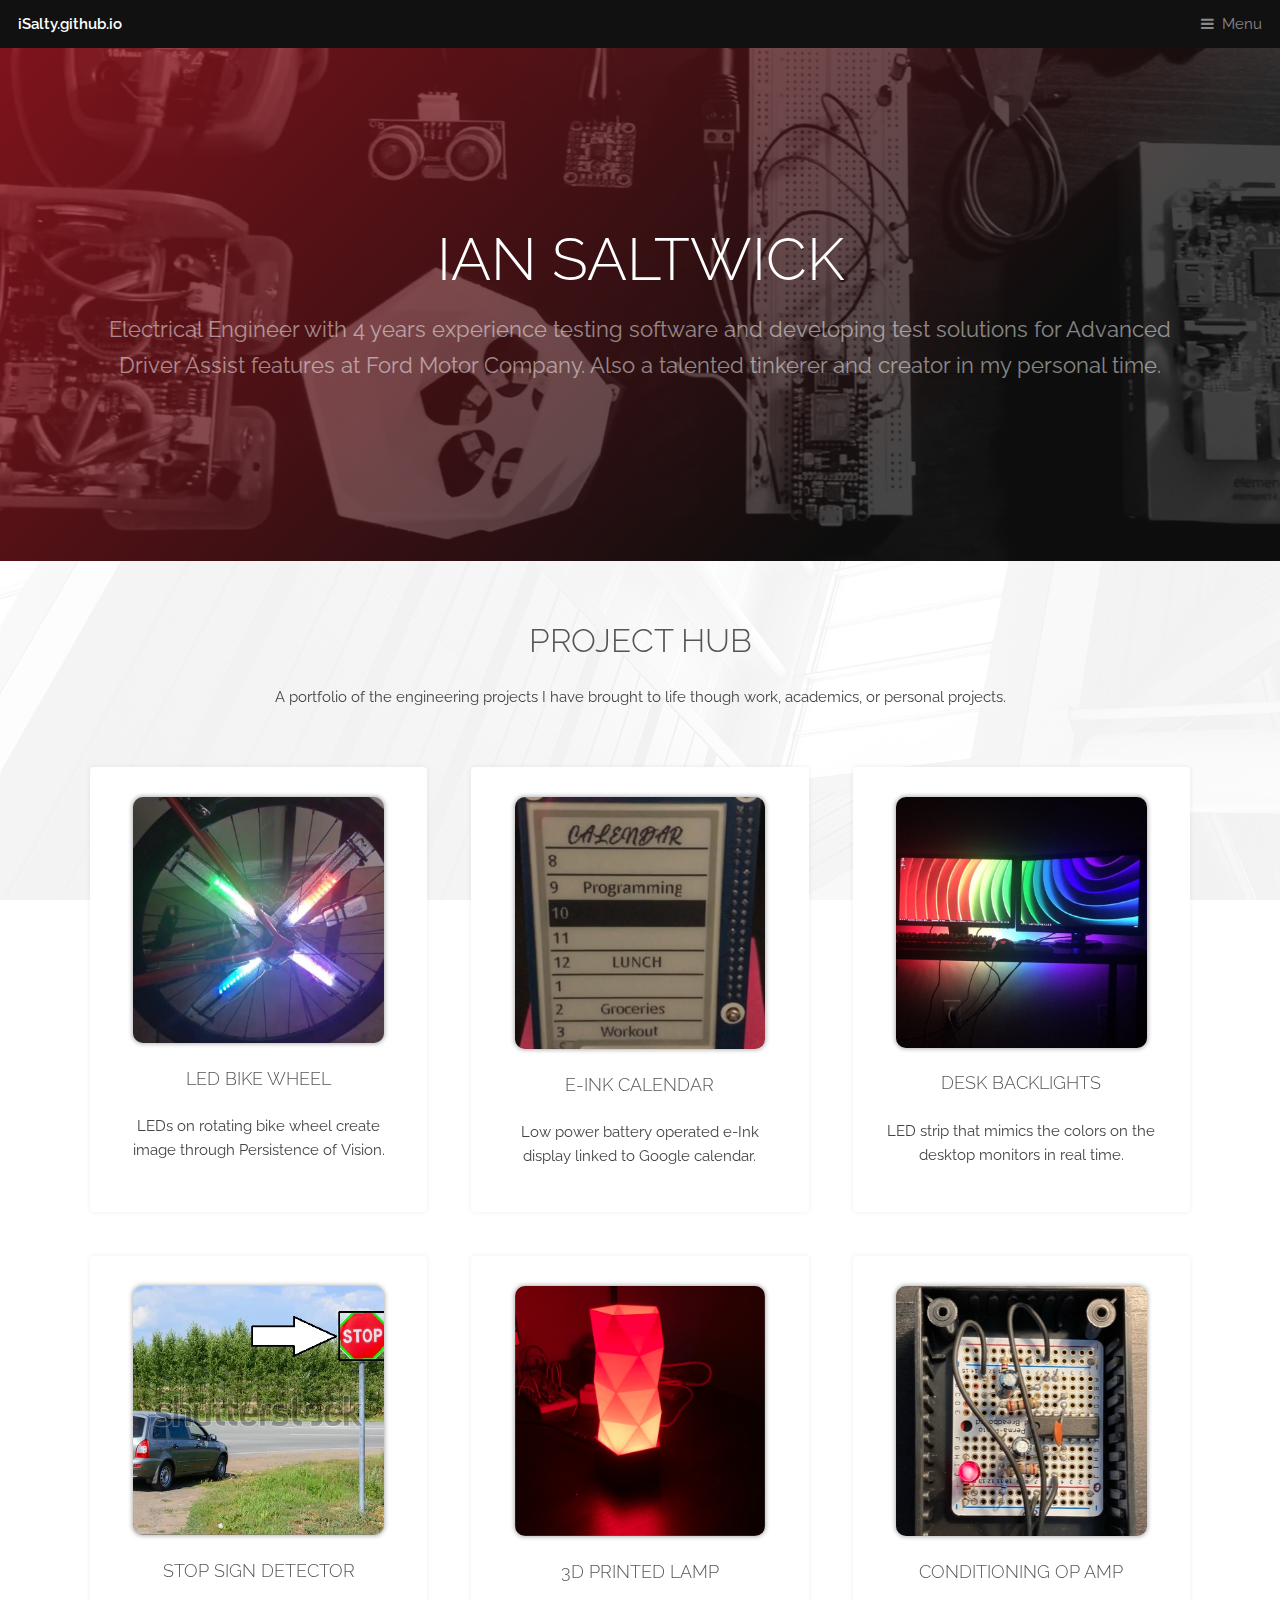
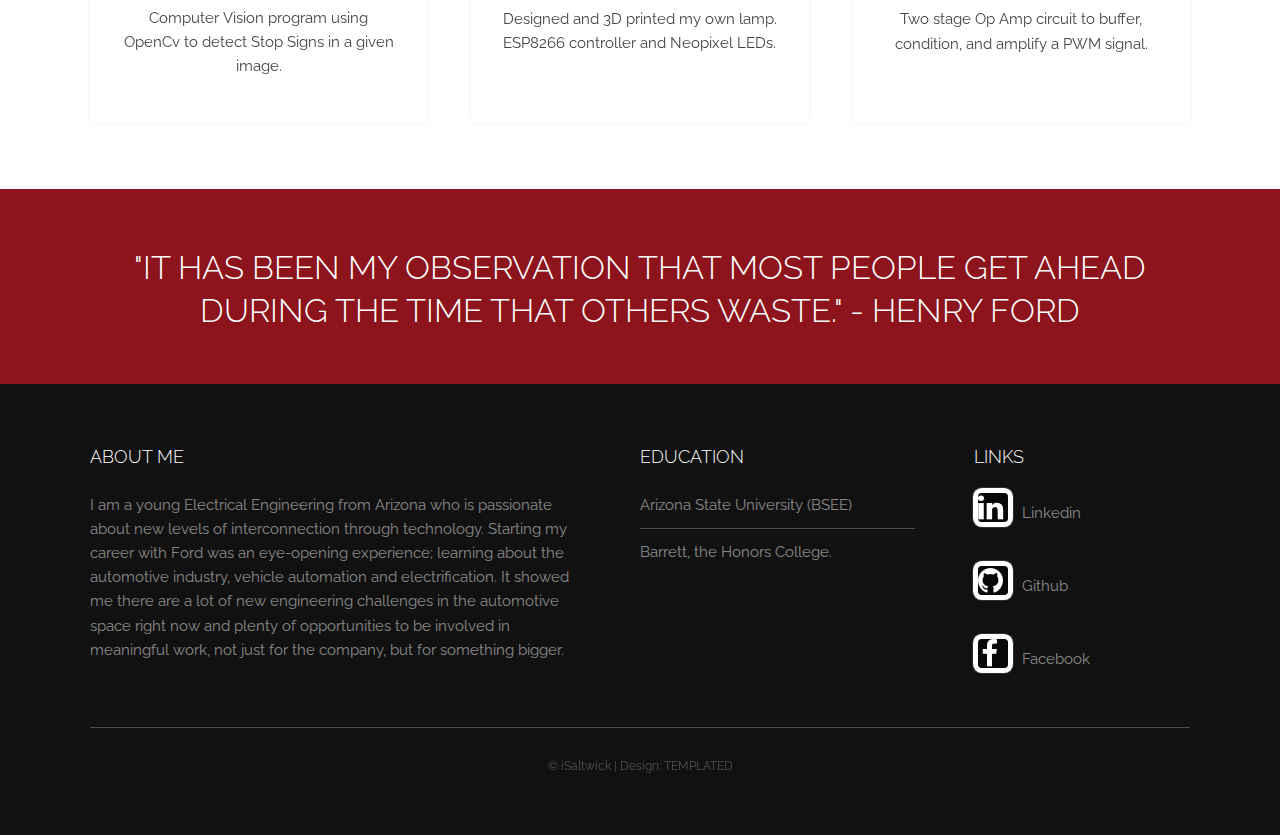
==== commit d501a9de: "Fixed DeskBacklight Image Ref" ====
--- a/index.html
+++ b/index.html
@@ -70,7 +70,7 @@
 						</section>
 						<section>
 							<div class="content">
-								<a href="deskBacklight.html"><img class="project-image" src="images/screen-follow.JPG"></a>
+								<a href="deskBacklight.html"><img class="project-image" src="images/screen-follow.jpg"></a>
 								<header>
 									<a href="deskBacklight.html"><h3>Desk Backlights</h3></a>
 								</header>
@@ -156,4 +156,4 @@
 			<script src="assets/js/main.js"></script>
 
 	</body>
-</html>+</html>
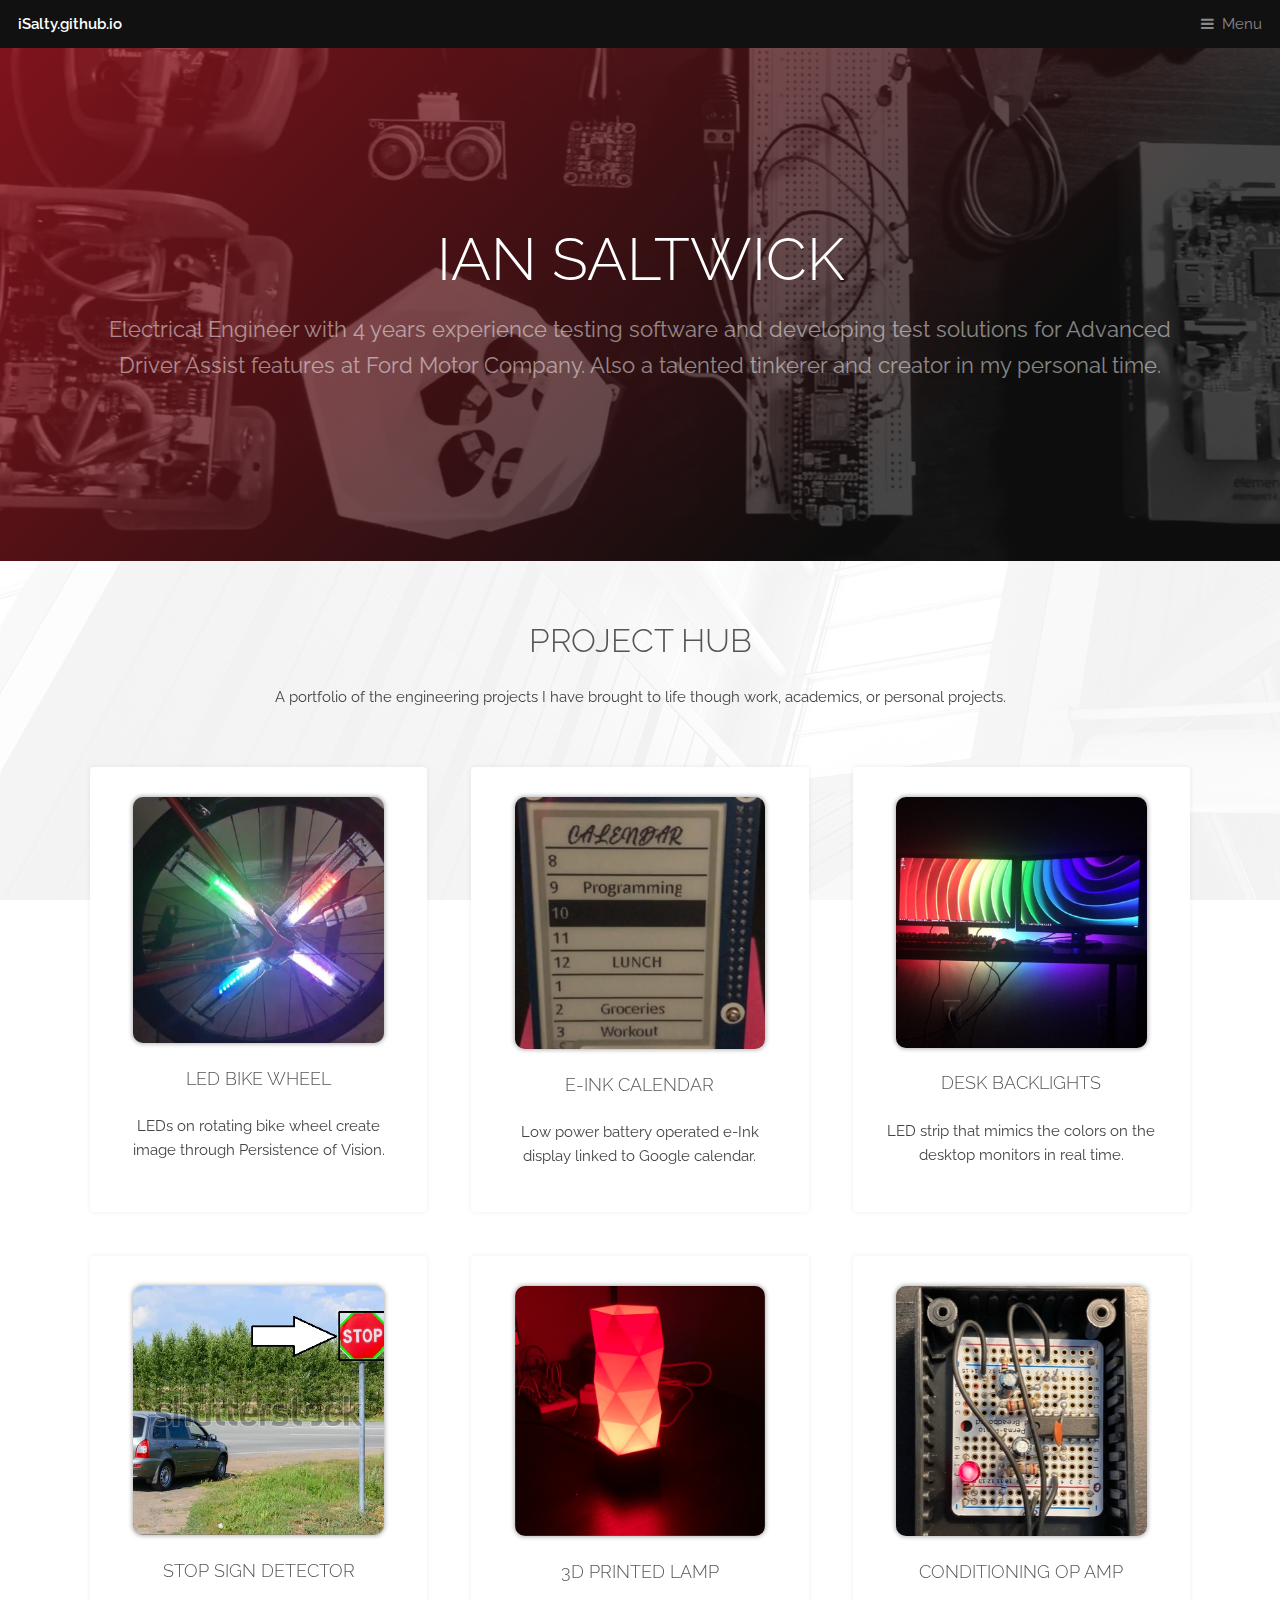
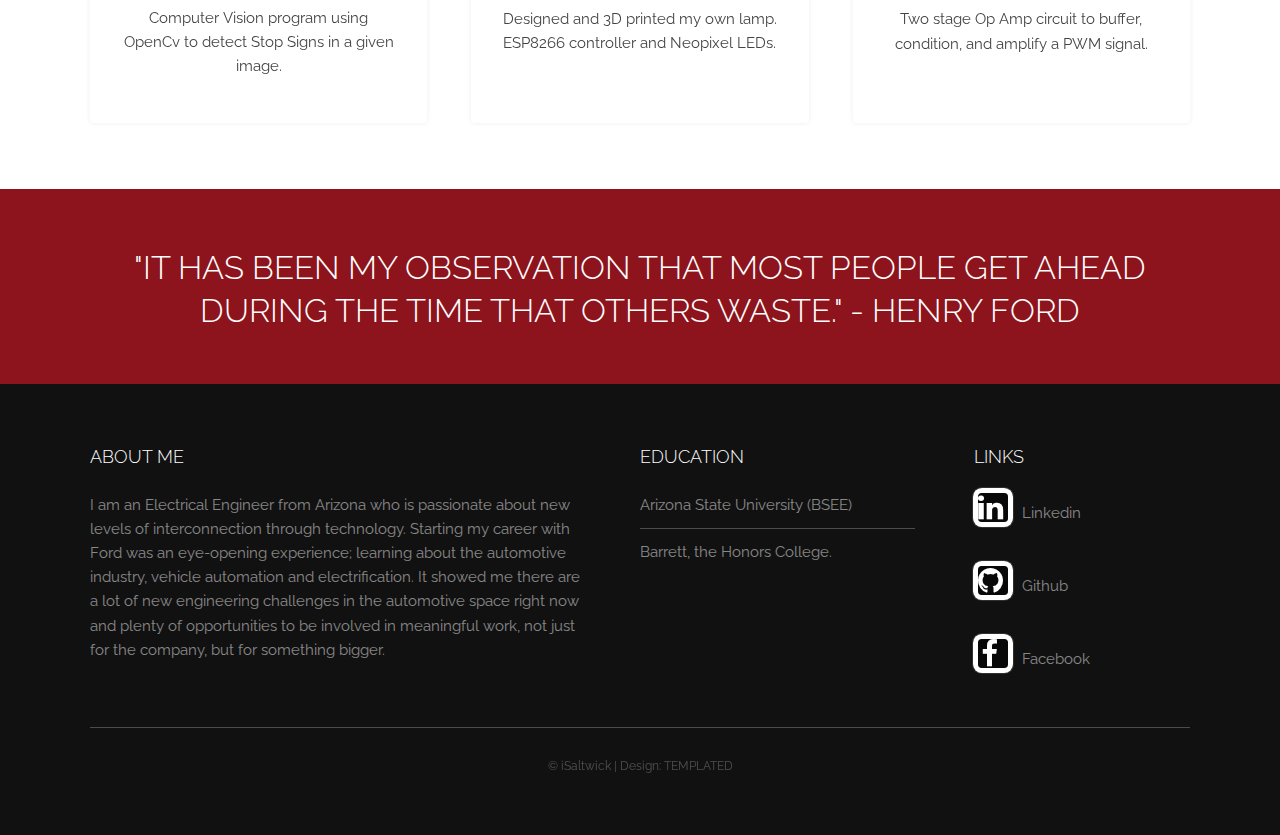
==== commit 322327f8: "Fixed grammer in About section" ====
--- a/index.html
+++ b/index.html
@@ -123,8 +123,10 @@
 					<div class="content">
 						<section>
 							<h3>About Me</h3>
-							<p>I am a young Electrical Engineering from Arizona who is passionate about new levels of interconnection through technology.
-							Starting my career with Ford was an eye-opening experience; learning about the automotive industry, vehicle automation and electrification. It showed me there are a lot of new engineering challenges in the automotive space right now and plenty of opportunities to be involved in meaningful work, not just for the company, but for something bigger. </p>
+							<p>I am an Electrical Engineer from Arizona who is passionate about new levels of interconnection through technology.
+							Starting my career with Ford was an eye-opening experience; learning about the automotive industry, vehicle automation 
+							and electrification. It showed me there are a lot of new engineering challenges in the automotive space right now and 
+							plenty of opportunities to be involved in meaningful work, not just for the company, but for something bigger. </p>
 						</section>
 						<section>
 							<h3>Education</h3>
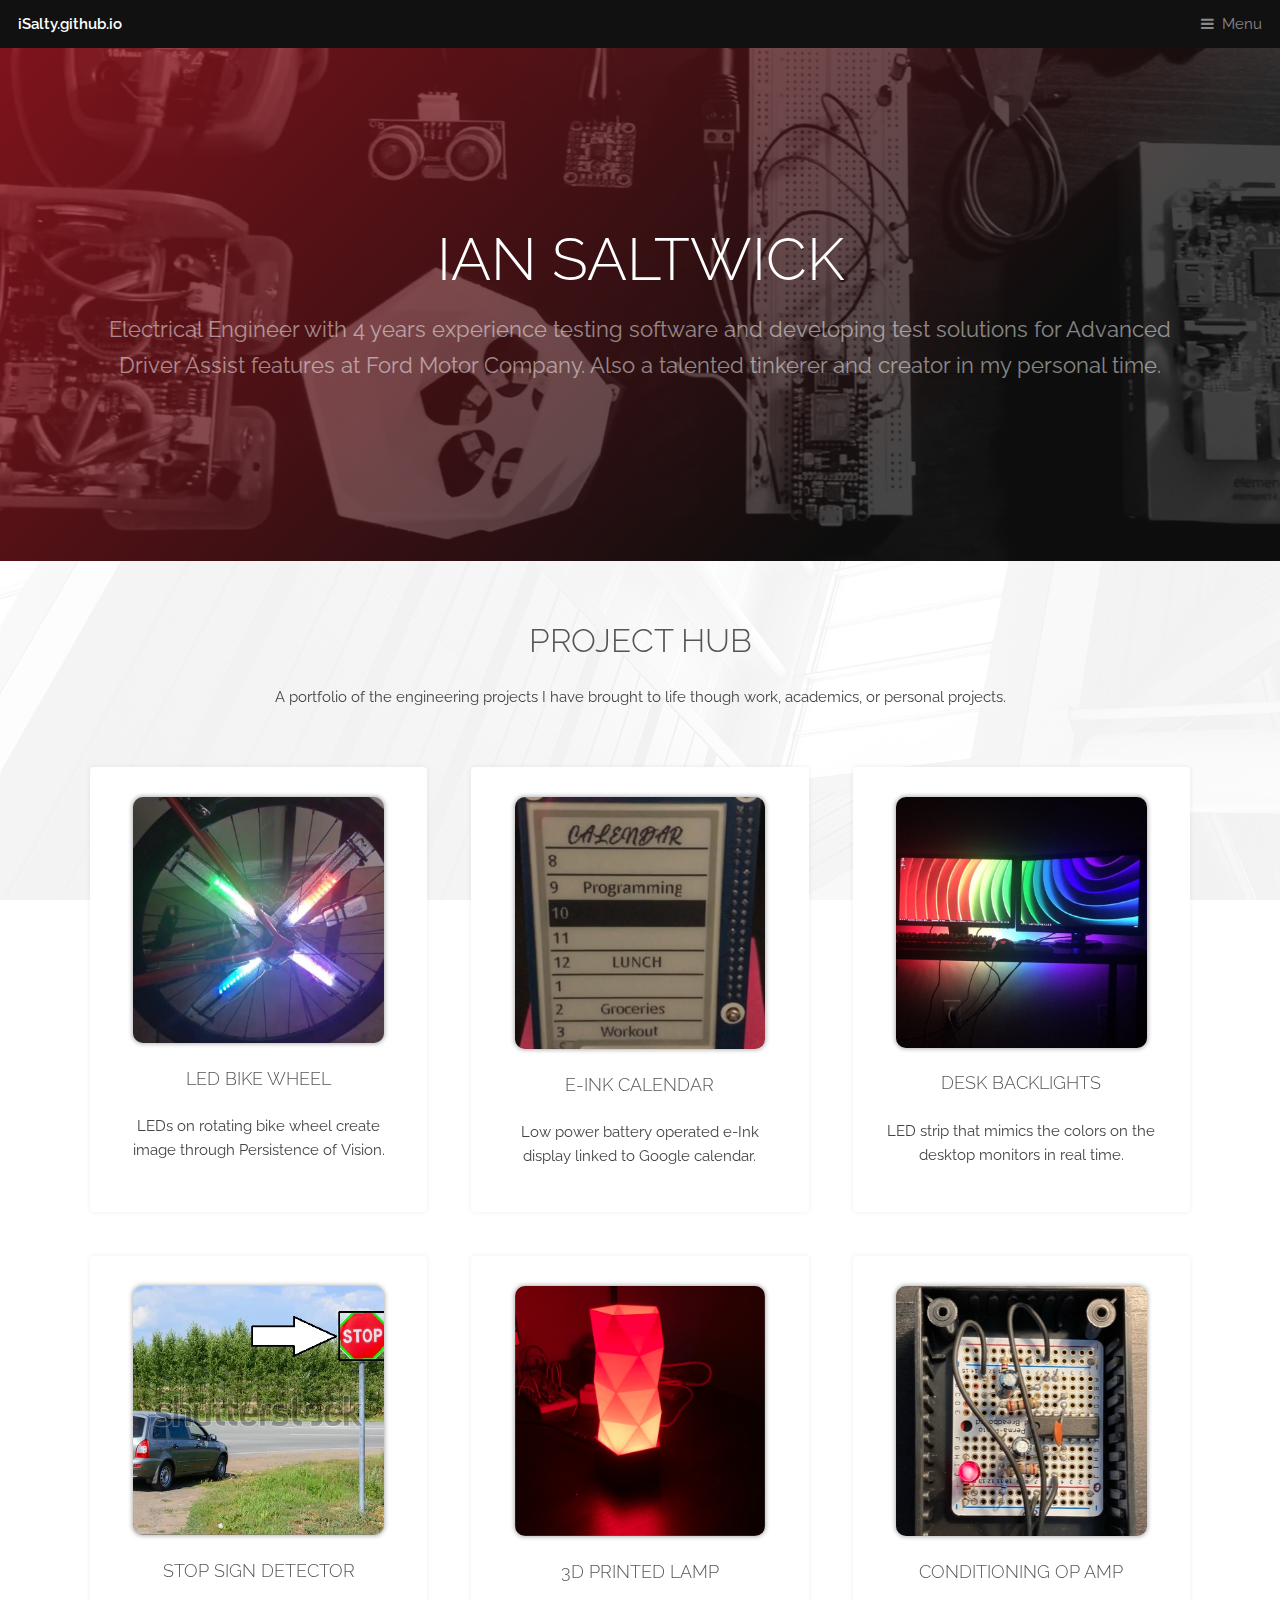
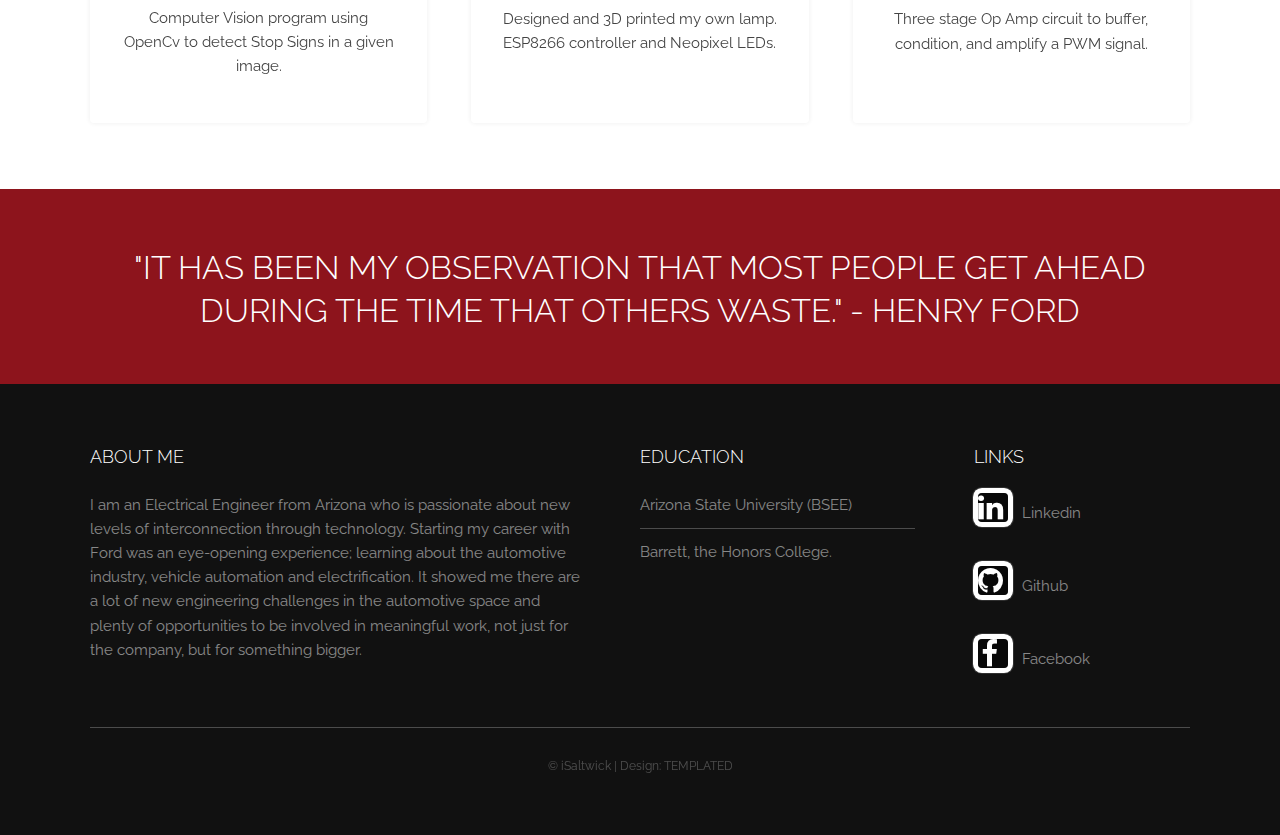
==== commit 403a69d9: "Proof read posts" ====
--- a/index.html
+++ b/index.html
@@ -101,7 +101,7 @@
 								<header>
 									<a href="conditioningOpAmp.html"><h3>Conditioning OP Amp</h3></a>
 								</header>
-								<p>Two stage Op Amp circuit to buffer, condition, and amplify a PWM signal.</p>
+								<p>Three stage Op Amp circuit to buffer, condition, and amplify a PWM signal.</p>
 							</div>
 						</section>
 					</div>
@@ -124,9 +124,9 @@
 						<section>
 							<h3>About Me</h3>
 							<p>I am an Electrical Engineer from Arizona who is passionate about new levels of interconnection through technology.
-							Starting my career with Ford was an eye-opening experience; learning about the automotive industry, vehicle automation 
-							and electrification. It showed me there are a lot of new engineering challenges in the automotive space right now and 
-							plenty of opportunities to be involved in meaningful work, not just for the company, but for something bigger. </p>
+								Starting my career with Ford was an eye-opening experience; learning about the automotive industry, vehicle automation 
+								and electrification. It showed me there are a lot of new engineering challenges in the automotive space and 
+								plenty of opportunities to be involved in meaningful work, not just for the company, but for something bigger. </p>
 						</section>
 						<section>
 							<h3>Education</h3>
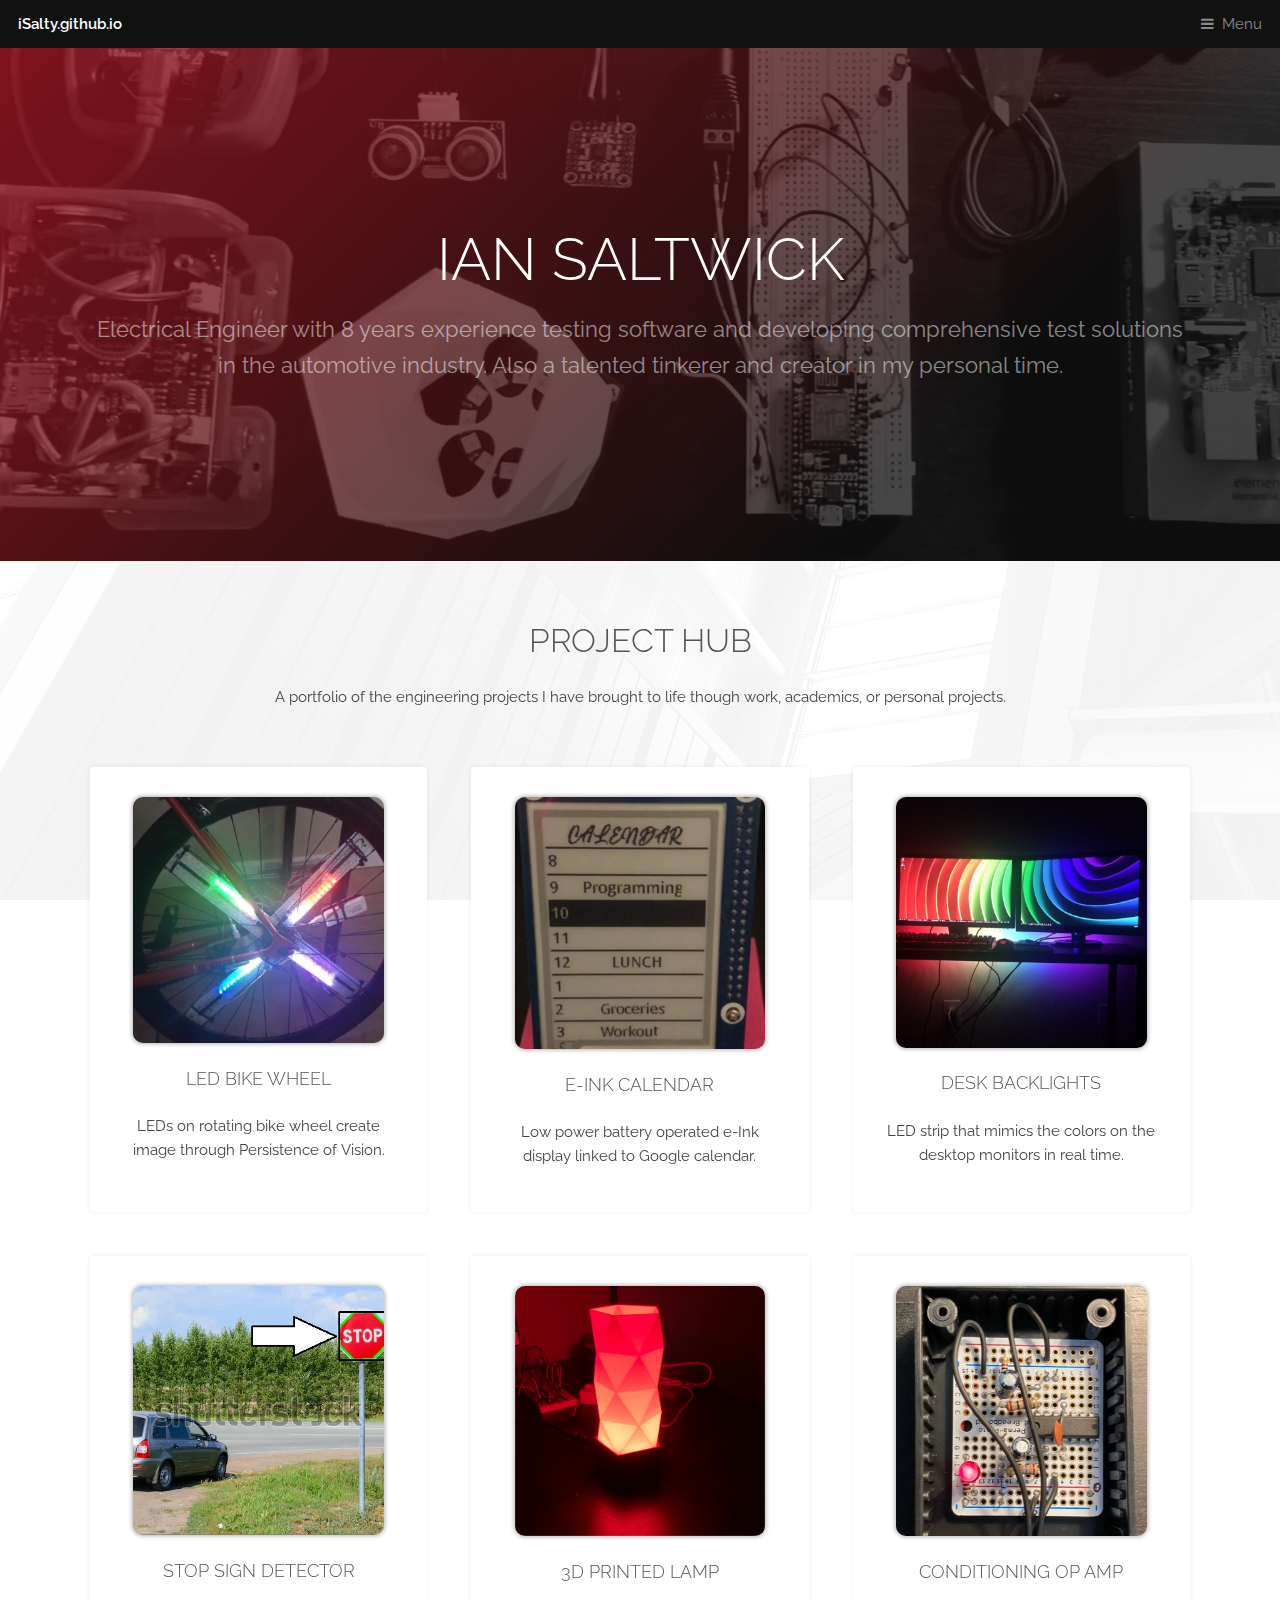
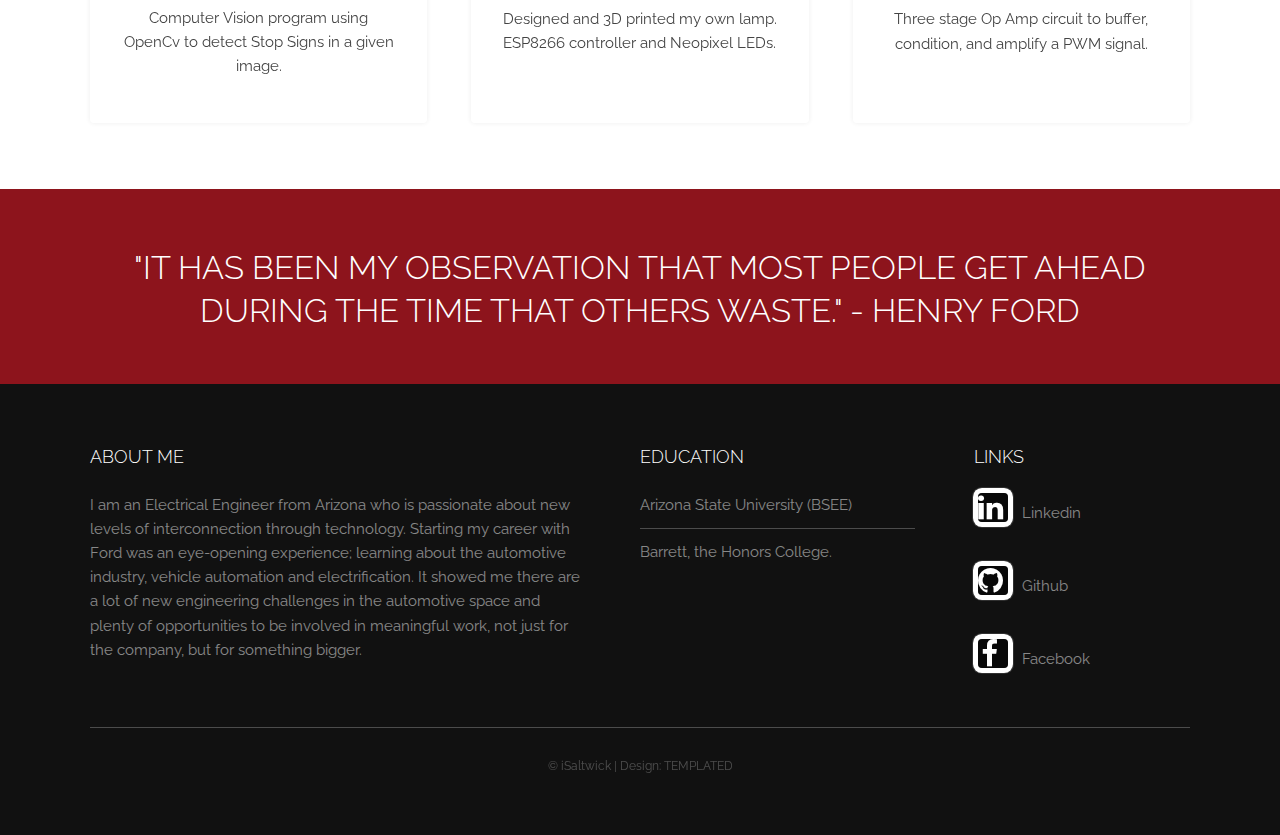
==== commit 292aa5ce: "Update index.html" ====
--- a/index.html
+++ b/index.html
@@ -36,7 +36,7 @@
 			<section id="banner">
 				<div class="inner">
 					<h1>Ian Saltwick</h1>
-					<p>Electrical Engineer with 4 years experience testing software and developing test solutions for Advanced Driver Assist features at Ford Motor Company. Also a talented tinkerer and creator in my personal time.</p>
+					<p>Electrical Engineer with 8 years experience testing software and developing comprehensive test solutions in the automotive industry. Also a talented tinkerer and creator in my personal time.</p>
 				</div>
 				<video autoplay loop muted playsinline src="images/iSalty_Banner.mp4" style="max-width: 100%;"></video>
 			</section>
